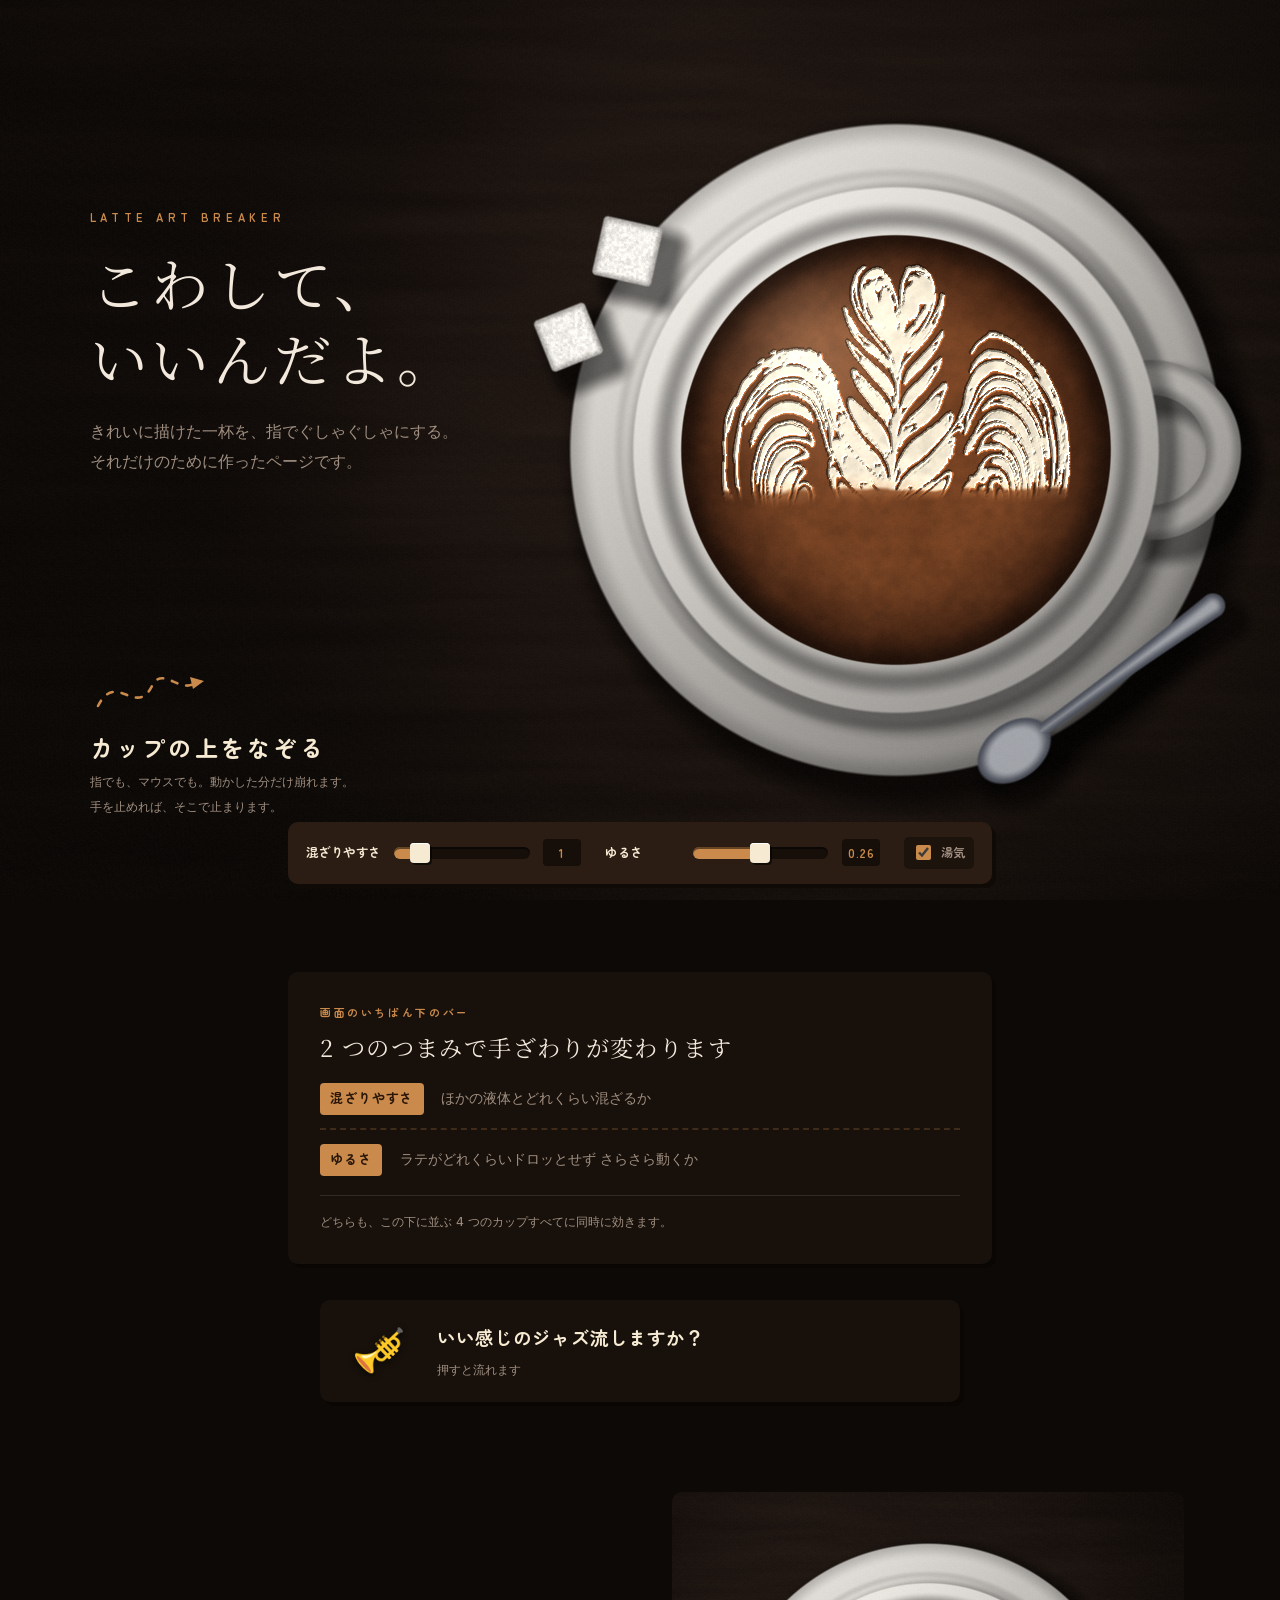
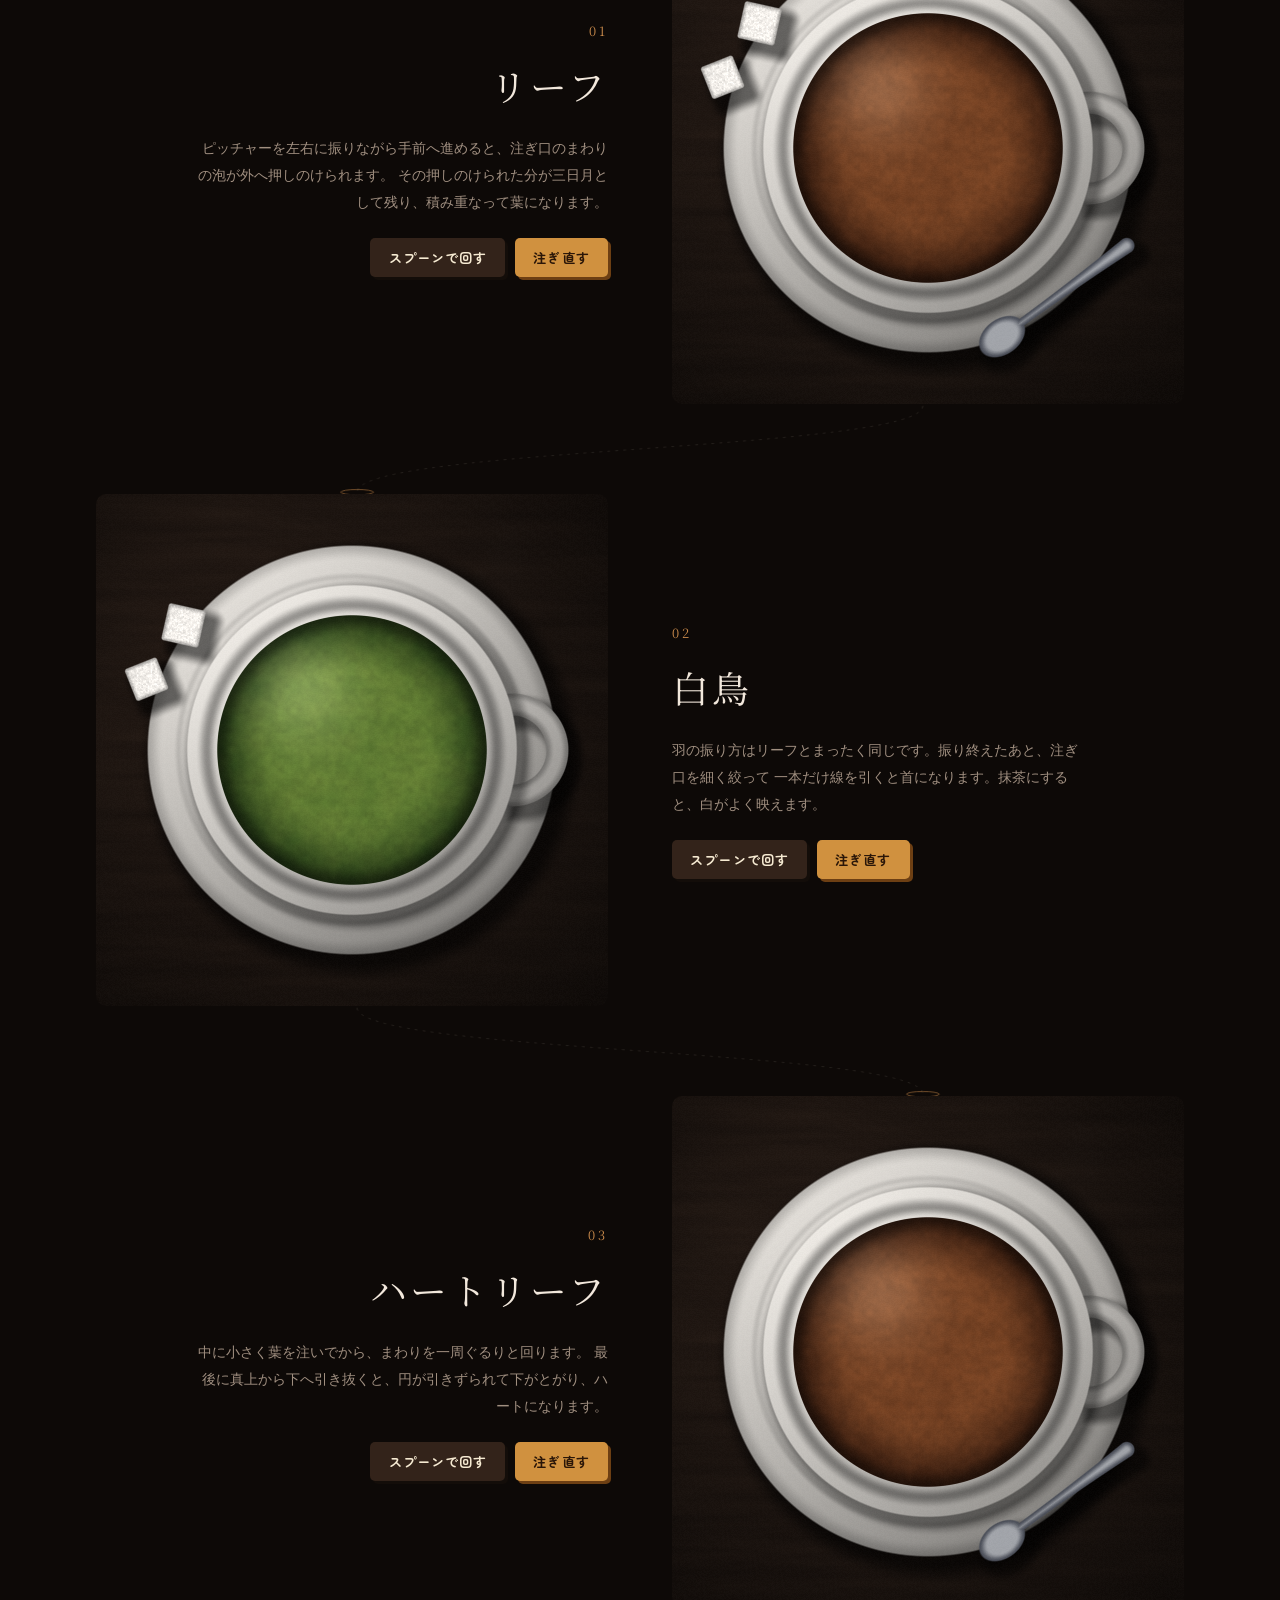
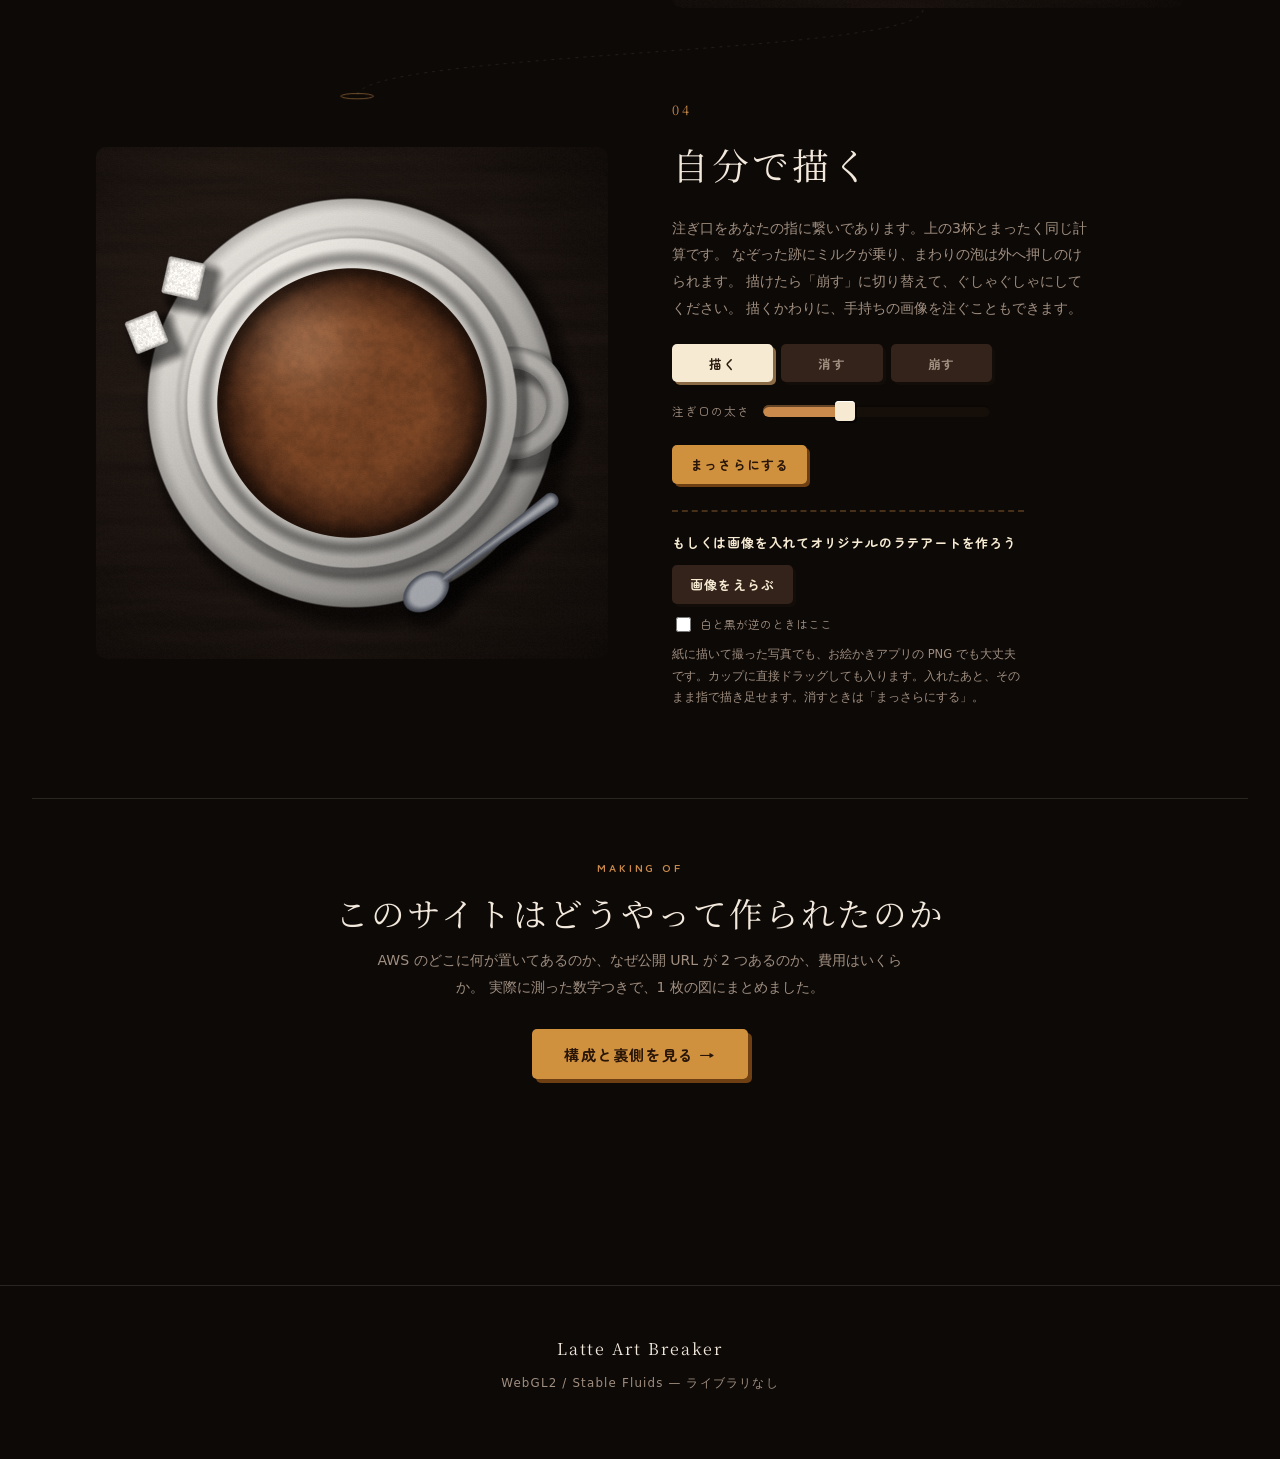
==== index.html @ 7130cf1c "Latte Art Breaker を公開 WebGL2 で流体を解き、手描きのラテアートを指で崩せる 1 ページのサイト。 ライブラリは使っていない。  - index.html / style.c" ====
<!DOCTYPE html>
<html lang="ja">
<head>
<meta charset="UTF-8">
<meta name="viewport" content="width=device-width, initial-scale=1">
<title>こわしていい ｜ Latte Art Breaker</title>
<meta name="description" content="注ぐところから計算したラテアートを、指でかき混ぜて崩せる WebGL のページ。自分の手描きの絵を注ぐこともできます。">
<link rel="preconnect" href="https://fonts.googleapis.com">
<link rel="preconnect" href="https://fonts.gstatic.com" crossorigin>
<link rel="stylesheet" href="https://fonts.googleapis.com/css2?family=Noto+Serif+JP:wght@400;500&family=Zen+Maru+Gothic:wght@500;700&display=swap">
<link rel="stylesheet" href="style.css">
</head>
<body>

<!-- ============ 見出し（大きい1杯・チュートリアル） ============ -->
<header class="hero" data-cupbox>
  <canvas data-cup data-hero="1" data-pattern="0" data-art="art/a.png?v=5"
          data-spoon="1" data-sugar="1"
          aria-label="手描きのロゼッタが入ったカップ。ドラッグするとかき混ざります。"></canvas>
  <p class="gl-note" hidden></p>

  <div class="hero__copy">
    <p class="hero__eyebrow">Latte Art Breaker</p>
    <h1 class="hero__title">こわして、<br>いいんだよ。</h1>
    <p class="hero__lead">
      きれいに描けた一杯を、指でぐしゃぐしゃにする。<br>
      それだけのために作ったページです。
    </p>
  </div>

  <div class="hero__how">
    <svg class="hero__swirl" viewBox="0 0 124 62" aria-hidden="true">
      <path d="M8 46 C 26 10, 46 58, 62 26 C 72 6, 88 32, 104 24"/>
      <polygon points="114 21, 100 17, 103 29"/>
    </svg>
    <p class="hero__howtitle">カップの上をなぞる</p>
    <p class="hero__howsub">
      指でも、マウスでも。動かした分だけ崩れます。<br>
      手を止めれば、そこで止まります。
    </p>
  </div>
</header>

<main>

<!-- ------------ 画面下のつまみの説明 ------------ -->
<section class="guide">
  <div class="guide__inner">
    <p class="guide__eyebrow">画面のいちばん下のバー</p>
    <h2 class="guide__title">2 つのつまみで手ざわりが変わります</h2>
    <dl class="guide__list">
      <div class="guide__row">
        <dt>混ざりやすさ</dt>
        <dd>ほかの液体とどれくらい混ざるか</dd>
      </div>
      <div class="guide__row">
        <dt>ゆるさ</dt>
        <dd>ラテがどれくらいドロッとせず さらさら動くか</dd>
      </div>
    </dl>
    <p class="guide__note">どちらも、この下に並ぶ 4 つのカップすべてに同時に効きます。</p>
  </div>
</section>

<!-- ------------ BGM（蓄音機） ------------ -->
<section class="jazz" hidden>
  <button type="button" id="btn-bgm" class="jazz__btn" aria-pressed="false">
    <span class="jazz__art" aria-hidden="true">
      <span class="jazz__horn">🎺</span>
      <span class="jazz__notes"><span>♪</span><span>♫</span><span>♬</span><span>♪</span></span>
    </span>
    <span class="jazz__words">
      <span class="jazz__title" data-bgm-title>いい感じのジャズ流しますか？</span>
      <span class="jazz__sub" data-bgm-sub>押すと流れます</span>
    </span>
  </button>
</section>

<!-- ------------ 1杯目：リーフ（右） ------------ -->
<section class="stage" data-cupbox>
  <div class="stage__cup">
    <canvas data-cup data-pattern="0" data-art="art/c.png?v=5" data-spoon="1" data-sugar="1"
            aria-label="手描きのリーフが入ったカップ。ドラッグするとかき混ざります。"></canvas>
    <p class="gl-note" hidden></p>
  </div>
  <div class="stage__text">
    <p class="stage__num">01</p>
    <h2 class="stage__title">リーフ</h2>
    <p class="stage__body">
      ピッチャーを左右に振りながら手前へ進めると、注ぎ口のまわりの泡が外へ押しのけられます。
      その押しのけられた分が三日月として残り、積み重なって葉になります。
    </p>
    <div class="stage__btns">
      <button type="button" class="btn" data-act="spoon">スプーンで回す</button>
      <button type="button" class="btn btn--primary" data-act="reset">注ぎ直す</button>
    </div>

  </div>
</section>

<div class="link link--rl" aria-hidden="true">
  <svg viewBox="0 0 200 100" preserveAspectRatio="none">
    <path d="M152 2 C152 52, 48 48, 48 98" vector-effect="non-scaling-stroke"/>
    <circle cx="48" cy="98" r="3" vector-effect="non-scaling-stroke"/>
  </svg>
</div>

<!-- ------------ 2杯目：白鳥・抹茶（左） ------------ -->
<section class="stage stage--flip" data-cupbox>
  <div class="stage__cup">
    <canvas data-cup data-pattern="1" data-art="art/b.png?v=5" data-matcha="1" data-sugar="1"
            aria-label="抹茶ラテに描かれた手描きの白鳥。ドラッグするとかき混ざります。"></canvas>
    <p class="gl-note" hidden></p>
  </div>
  <div class="stage__text">
    <p class="stage__num">02</p>
    <h2 class="stage__title">白鳥</h2>
    <p class="stage__body">
      羽の振り方はリーフとまったく同じです。振り終えたあと、注ぎ口を細く絞って
      一本だけ線を引くと首になります。抹茶にすると、白がよく映えます。
    </p>
    <div class="stage__btns">
      <button type="button" class="btn" data-act="spoon">スプーンで回す</button>
      <button type="button" class="btn btn--primary" data-act="reset">注ぎ直す</button>
    </div>

  </div>
</section>

<div class="link link--lr" aria-hidden="true">
  <svg viewBox="0 0 200 100" preserveAspectRatio="none">
    <path d="M48 2 C48 52, 152 48, 152 98" vector-effect="non-scaling-stroke"/>
    <circle cx="152" cy="98" r="3" vector-effect="non-scaling-stroke"/>
  </svg>
</div>

<!-- ------------ 3杯目：ハートリーフ（右） ------------ -->
<section class="stage" data-cupbox>
  <div class="stage__cup">
    <canvas data-cup data-pattern="2" data-art="art/d.png?v=5" data-spoon="1"
            aria-label="手描きのハートのラテアート。ドラッグするとかき混ざります。"></canvas>
    <p class="gl-note" hidden></p>
  </div>
  <div class="stage__text">
    <p class="stage__num">03</p>
    <h2 class="stage__title">ハートリーフ</h2>
    <p class="stage__body">
      中に小さく葉を注いでから、まわりを一周ぐるりと回ります。
      最後に真上から下へ引き抜くと、円が引きずられて下がとがり、ハートになります。
    </p>
    <div class="stage__btns">
      <button type="button" class="btn" data-act="spoon">スプーンで回す</button>
      <button type="button" class="btn btn--primary" data-act="reset">注ぎ直す</button>
    </div>

  </div>
</section>

<div class="link link--rl" aria-hidden="true">
  <svg viewBox="0 0 200 100" preserveAspectRatio="none">
    <path d="M152 2 C152 52, 48 48, 48 98" vector-effect="non-scaling-stroke"/>
    <circle cx="48" cy="98" r="3" vector-effect="non-scaling-stroke"/>
  </svg>
</div>

<!-- ------------ 4杯目：自分で描く（左） ------------ -->
<section class="stage stage--flip" data-cupbox data-slot="me">
  <div class="stage__cup">
    <canvas data-cup data-pattern="-1" data-spoon="1" data-sugar="1"
            aria-label="まっさらなラテ。ドラッグして自分でラテアートを描けます。"></canvas>
    <p class="gl-note" hidden></p>
  </div>
  <div class="stage__text">
    <p class="stage__num">04</p>
    <h2 class="stage__title">自分で描く</h2>
    <p class="stage__body">
      注ぎ口をあなたの指に繋いであります。上の3杯とまったく同じ計算です。
      なぞった跡にミルクが乗り、まわりの泡は外へ押しのけられます。
      描けたら「崩す」に切り替えて、ぐしゃぐしゃにしてください。
      描くかわりに、手持ちの画像を注ぐこともできます。
    </p>

    <div class="seg seg--wide" role="group" aria-label="指の役割">
      <button type="button" class="seg__btn" data-mode="draw"  aria-pressed="true">描く</button>
      <button type="button" class="seg__btn" data-mode="erase" aria-pressed="false">消す</button>
      <button type="button" class="seg__btn" data-mode="stir"  aria-pressed="false">崩す</button>
    </div>

    <label class="brush">
      <span>注ぎ口の太さ</span>
      <input data-brush type="range" min="0.020" max="0.120" step="0.005" value="0.055">
    </label>

    <div class="stage__btns">
      <button type="button" class="btn btn--primary" data-act="clear">まっさらにする</button>
    </div>

    <div class="mine">
      <p class="mine__lead">もしくは画像を入れてオリジナルのラテアートを作ろう</p>
      <div class="mine__row">
        <label class="btn btn--file">画像をえらぶ
          <input class="vh" type="file" accept="image/*" data-photo>
        </label>
      </div>
      <label class="mine__chk"><input type="checkbox" data-photo-invert> 白と黒が逆のときはここ</label>
      <p class="mine__note" data-photo-note>紙に描いて撮った写真でも、お絵かきアプリの PNG でも大丈夫です。カップに直接ドラッグしても入ります。入れたあと、そのまま指で描き足せます。消すときは「まっさらにする」。</p>
    </div>
  </div>
</section>


<!-- ------------ 裏話への導線 ------------ -->
<section class="making">
  <p class="making__eyebrow">MAKING OF</p>
  <h2 class="making__title">このサイトはどうやって作られたのか</h2>
  <p class="making__body">
    AWS のどこに何が置いてあるのか、なぜ公開 URL が 2 つあるのか、費用はいくらか。
    実際に測った数字つきで、1 枚の図にまとめました。
  </p>
  <a class="btn btn--primary btn--lg" href="making.html">構成と裏側を見る →</a>
</section>

</main>

<!-- ============ 共通のつまみ ============ -->
<div class="bar" role="group" aria-label="すべての杯に効く設定">
  <label class="bar__item">
    <span class="bar__name">混ざりやすさ</span>
    <input id="rng-strength" type="range" min="0.9" max="1.6" step="0.05" value="1">
    <output id="out-strength">1</output>
  </label>
  <label class="bar__item">
    <span class="bar__name">ゆるさ</span>
    <input id="rng-visc" type="range" min="0.05" max="0.475" step="0.005" value="0.26">
    <output id="out-visc">0.26</output>
  </label>
  <label class="chk"><input type="checkbox" id="chk-steam" checked> 湯気</label>
</div>

<footer class="footer">
  <p>Latte Art Breaker</p>
  <p class="footer__sub">WebGL2 / Stable Fluids — ライブラリなし</p>
</footer>

<!-- BGM：bgm.mp3 をこのフォルダに置くとボタンが出ます -->
<audio id="bgm" loop preload="metadata">
  <source src="bgm.mp3" type="audio/mpeg">
  <source src="bgm.m4a" type="audio/mp4">
  <source src="bgm.ogg" type="audio/ogg">
</audio>

<script src="latte.js"></script>
</body>
</html>
---- style.css ----
/* =========================================================
   Latte Art Breaker
   色はここをいじれば全体が変わります
   ========================================================= */
:root {
  --bg:        #0d0907;
  --ink:       #f2e8dc;
  --ink-dim:   #a08f80;
  --line:      rgba(242, 232, 220, 0.12);
  --foam:      #f6ead2;
  --accent:    #c98a4b;
  --panel-bg:  rgba(18, 12, 9, 0.78);

  /* ボタンは「印刷した札」を目指しています。
     細い枠線と半透明はやめて、べた塗り＋ずらした影だけで立体にします。 */
  --btn-face:  #33231a;
  --btn-face2: #3f2d21;
  --btn-drop:  #130d09;
  --btn-warm:  #d0913f;
  --btn-warm2: #e0a75c;
  --btn-warmd: #6d3f13;

  --serif: "Hiragino Mincho ProN", "Yu Mincho", "YuMincho", "Noto Serif JP", "Times New Roman", serif;
  --sans:  "Hiragino Sans", "Yu Gothic UI", "Yu Gothic", system-ui, sans-serif;
  /* 操作まわりだけ別の書体にして、本文と声を分けます */
  --ui:    "Zen Maru Gothic", "Hiragino Maru Gothic ProN", "Yu Gothic UI", system-ui, sans-serif;
}

* { box-sizing: border-box; }

html { scroll-behavior: smooth; }

body {
  margin: 0;
  background: var(--bg);
  color: var(--ink);
  font-family: var(--sans);
  font-size: 16px;
  line-height: 1.9;
  -webkit-font-smoothing: antialiased;
}

/* 目には見えないが、キーボードと読み上げには届く */
.vh {
  position: absolute;
  width: 1px; height: 1px;
  padding: 0; margin: -1px;
  overflow: hidden;
  clip-path: inset(50%);
  white-space: nowrap;
}

/* =========================================================
   見出し（画面いっぱいの 1 杯・チュートリアル）
   上の行に文章、下の行につかいかた。操作ボタンは置きません。
   ========================================================= */
.hero {
  position: relative;
  min-height: 100svh;
  display: grid;
  grid-template-rows: 1fr auto;
  align-items: center;
  justify-items: center;
  gap: 1.25rem;
  padding: clamp(1.5rem, 5vh, 3.5rem) 1rem clamp(1.5rem, 5vh, 3rem);
  overflow: hidden;
}

.hero > canvas {
  position: absolute;
  inset: 0;
  width: 100%;
  height: 100%;
  display: block;
  cursor: grab;
  touch-action: none;
}
.hero > canvas.stirring { cursor: grabbing; }

.hero__copy {
  position: relative;
  z-index: 2;
  grid-row: 1;
  text-align: center;
  padding: 0 1.5rem;
  pointer-events: none;
  /* カップの上に文字が乗るので、読めるように背後をわずかに落とす */
  text-shadow: 0 2px 30px rgba(0, 0, 0, 0.75), 0 1px 4px rgba(0, 0, 0, 0.6);
}

.hero__eyebrow {
  margin: 0 0 1rem;
  font-family: var(--ui);
  font-weight: 700;
  font-size: 0.7rem;
  letter-spacing: 0.42em;
  text-transform: uppercase;
  color: var(--accent);
}

.hero__title {
  margin: 0;
  font-family: var(--serif);
  font-size: clamp(2rem, 6vw, 3.6rem);
  font-weight: 400;
  letter-spacing: 0.06em;
  line-height: 1.3;
  text-wrap: balance;
}

.hero__lead {
  margin: 1.4rem 0 0;
  font-size: clamp(0.85rem, 2.4vw, 1rem);
  color: var(--ink-dim);
}

/* ---------- つかいかた（もとはボタンのパネルがあった場所） ---------- */
.hero__how {
  position: relative;
  z-index: 3;
  grid-row: 2;
  pointer-events: none;
  display: grid;
  justify-items: center;
  gap: 0.2rem;
  padding: 0 1rem;
  text-align: center;
  text-shadow: 0 2px 26px rgba(0, 0, 0, 0.85), 0 1px 3px rgba(0, 0, 0, 0.7);
}

.hero__swirl {
  width: clamp(88px, 16vw, 124px);
  height: auto;
  overflow: visible;
}
.hero__swirl path {
  fill: none;
  stroke: var(--accent);
  stroke-width: 2.6;
  stroke-linecap: round;
  stroke-dasharray: 6 9;
  animation: flow 2.4s linear infinite;
}
.hero__swirl polygon { fill: var(--accent); }

@keyframes flow { to { stroke-dashoffset: -30; } }

.hero__howtitle {
  margin: 0.3rem 0 0;
  font-family: var(--ui);
  font-weight: 700;
  font-size: clamp(1.05rem, 3vw, 1.45rem);
  letter-spacing: 0.14em;
  line-height: 1.5;
  color: var(--foam);
}

.hero__howsub {
  margin: 0.15rem 0 0;
  font-size: 0.78rem;
  line-height: 1.95;
  color: var(--ink-dim);
}

/* 横長のとき：カップを右へ、文章とつかいかたを左に縦積み */
body.wide .hero {
  grid-template-columns: minmax(0, 30rem) 1fr;
  justify-items: start;
  padding-left: clamp(2rem, 7vw, 6rem);
  padding-right: clamp(2rem, 7vw, 6rem);
}
body.wide .hero__copy {
  grid-column: 1;
  max-width: 28rem;
  padding: 0;
  text-align: left;
  text-shadow: none;
}
body.wide .hero__lead { max-width: 24rem; }
body.wide .hero__how {
  grid-column: 1;
  justify-items: start;
  text-align: left;
  padding: 0;
  margin-bottom: clamp(0.5rem, 4vh, 2.5rem);
  text-shadow: none;
}

/* =========================================================
   1杯ぶんの区画（既定はカップが右。--flip で左）
   ========================================================= */
.stage {
  max-width: 76rem;
  margin: 0 auto;
  padding: 0 clamp(1rem, 5vw, 4rem);
  display: grid;
  grid-template-columns: 1fr 1fr;
  align-items: center;
  gap: clamp(1.5rem, 5vw, 5rem);
}
/* 杯の上の余白。
   「最初の杯だけ」を :first-of-type で狙うと、前にセクションを足すたび
   壊れます。そこで全部の杯に付けておき、ジグザグの線（.link）で
   繋がっている 2 杯目以降だけ打ち消します。 */
.stage { margin-top: clamp(3rem, 10vh, 7rem); }
.link + .stage { margin-top: 0; }

.stage__cup  { grid-column: 2; grid-row: 1; }
.stage__text { grid-column: 1; grid-row: 1; text-align: right; }

.stage--flip .stage__cup  { grid-column: 1; }
.stage--flip .stage__text { grid-column: 2; text-align: left; }

.stage__cup canvas {
  display: block;
  width: 100%;
  aspect-ratio: 1 / 1;
  cursor: grab;
  touch-action: none;
  border-radius: 10px;
}
.stage__cup canvas.stirring { cursor: grabbing; }
/* 描くモードのときは筆に見せる */
.stage__cup canvas[data-mode="draw"],
.stage__cup canvas[data-mode="erase"] { cursor: crosshair; }

/* 絵をドラッグして持ってきたとき */
.stage__cup.drop canvas {
  outline: 3px dashed var(--accent);
  outline-offset: 5px;
}

.gl-note {
  margin: 0;
  padding: 1.5rem;
  border: 1px solid var(--line);
  border-radius: 12px;
  color: var(--ink-dim);
  text-align: center;
  font-size: 0.86rem;
}

.stage__num {
  margin: 0;
  font-family: var(--serif);
  font-size: 0.8rem;
  letter-spacing: 0.22em;
  color: var(--accent);
}

.stage__title {
  margin: 0.5rem 0 0.9rem;
  font-family: var(--serif);
  font-size: clamp(1.5rem, 4vw, 2.3rem);
  font-weight: 400;
  letter-spacing: 0.08em;
}

.stage__body {
  margin: 0 0 0 auto;
  max-width: 26rem;
  font-size: 0.88rem;
  color: var(--ink-dim);
}
.stage--flip .stage__body { margin-left: 0; margin-right: auto; }

.stage__btns {
  margin-top: 1.4rem;
  display: flex;
  flex-wrap: wrap;
  gap: 0.6rem;
  justify-content: flex-end;
}
.stage--flip .stage__btns { justify-content: flex-start; }

/* ---------- 手描きの絵を貼るところ ---------- */
.mine {
  margin: 1.6rem 0 0 auto;
  max-width: 22rem;
  padding-top: 1.2rem;
  border-top: 2px dashed rgba(201, 138, 75, 0.3);
  display: grid;
  gap: 0.55rem;
  justify-items: end;
  text-align: right;
}
.stage--flip .mine { margin-left: 0; margin-right: auto; justify-items: start; text-align: left; }

.mine__lead {
  margin: 0;
  font-family: var(--ui);
  font-weight: 700;
  font-size: 0.82rem;
  letter-spacing: 0.06em;
  color: var(--foam);
}
.mine__row { display: flex; flex-wrap: wrap; gap: 0.6rem; }
.mine__chk {
  display: flex;
  align-items: center;
  gap: 0.4rem;
  font-family: var(--ui);
  font-size: 0.74rem;
  color: var(--ink-dim);
  cursor: pointer;
}
.mine__note {
  margin: 0;
  font-size: 0.72rem;
  line-height: 1.85;
  color: var(--ink-dim);
}
.mine__note[data-state="ok"]  { color: var(--accent); }
.mine__note[data-state="err"] { color: #e8a08c; }

/* 「自分で描く」の道具 */
.seg--wide {
  margin-top: 1.4rem;
  max-width: 20rem;
  margin-left: auto;
}
.stage--flip .seg--wide { margin-left: 0; margin-right: auto; }

.brush {
  margin-top: 1.1rem;
  max-width: 20rem;
  margin-left: auto;
  display: flex;
  align-items: center;
  gap: 0.7rem;
  font-family: var(--ui);
  font-size: 0.74rem;
  letter-spacing: 0.08em;
  color: var(--ink-dim);
  cursor: pointer;
}
.stage--flip .brush { margin-left: 0; margin-right: auto; }
.brush span { flex: 0 0 auto; }

/* ---------- ジグザグの導線 ---------- */
.link {
  height: clamp(4rem, 10vh, 7rem);
  max-width: 76rem;
  margin: 0 auto;
  padding: 0 clamp(1rem, 5vw, 4rem);
}
.link svg { display: block; width: 100%; height: 100%; overflow: visible; }
.link path {
  fill: none;
  stroke: var(--line);
  stroke-width: 1;
  stroke-dasharray: 3 5;
}
.link circle { fill: none; stroke: var(--accent); stroke-width: 1; opacity: 0.6; }

/* =========================================================
   ボタン
   細枠＋半透明はやめました。べた塗りの札を、影の分だけ浮かせて、
   押すとその影の分だけ沈みます。書体も本文と変えてあります。
   ========================================================= */
.btn {
  position: relative;
  display: inline-block;
  padding: 0.62rem 1.15rem;
  border: 0;
  border-radius: 5px;
  background: var(--btn-face);
  color: var(--foam);
  font-family: var(--ui);
  font-size: 0.82rem;
  font-weight: 700;
  letter-spacing: 0.08em;
  line-height: 1.5;
  cursor: pointer;
  box-shadow: 3px 3px 0 var(--btn-drop);
  transition: background 0.16s, transform 0.07s, box-shadow 0.07s;
}
.btn:hover { background: var(--btn-face2); }
.btn:active { transform: translate(3px, 3px); box-shadow: 0 0 0 var(--btn-drop); }

.btn--primary {
  background: var(--btn-warm);
  color: #2a1608;
  box-shadow: 3px 3px 0 var(--btn-warmd);
}
.btn--primary:hover  { background: var(--btn-warm2); }
.btn--primary:active { box-shadow: 0 0 0 var(--btn-warmd); }

/* 控えめな方。線は太くして、細枠に見えないようにしています */
.btn--ghost {
  background: transparent;
  color: var(--ink-dim);
  box-shadow: inset 0 0 0 2px rgba(201, 138, 75, 0.38);
}
.btn--ghost:hover  { background: rgba(201, 138, 75, 0.12); color: var(--foam); box-shadow: inset 0 0 0 2px var(--accent); }
.btn--ghost:active { transform: translate(1px, 1px); box-shadow: inset 0 0 0 2px var(--accent); }

/* ファイルを選ぶボタン（中に input が隠れています） */
.btn--file { cursor: pointer; }

.btn--sm { padding: 0.42rem 0.85rem; font-size: 0.76rem; box-shadow: 2px 2px 0 var(--btn-drop); }
.btn--sm:active { transform: translate(2px, 2px); }
.btn--lg { padding: 0.85rem 2rem; font-size: 0.95rem; box-shadow: 4px 4px 0 var(--btn-warmd); }
.btn--lg:active { transform: translate(4px, 4px); }

.btn[aria-pressed="true"] {
  background: var(--btn-warm);
  color: #2a1608;
  box-shadow: 3px 3px 0 var(--btn-warmd);
}

/* リンクをボタンとして使うため */
a.btn {
  display: inline-flex;
  align-items: center;
  gap: 0.4rem;
  text-decoration: none;
}

/* 切り替えの3つ組。ひと続きの枠ではなく、札を3枚並べます */
.seg {
  display: flex;
  gap: 0.5rem;
}
.seg__btn {
  flex: 1;
  padding: 0.6rem 0.3rem;
  border: 0;
  border-radius: 5px;
  background: var(--btn-face);
  color: var(--ink-dim);
  font-family: var(--ui);
  font-size: 0.8rem;
  font-weight: 700;
  letter-spacing: 0.06em;
  line-height: 1.5;
  cursor: pointer;
  box-shadow: 3px 3px 0 var(--btn-drop);
  transition: background 0.16s, color 0.16s, transform 0.07s, box-shadow 0.07s;
}
.seg__btn:hover { background: var(--btn-face2); color: var(--foam); }
.seg__btn:active { transform: translate(3px, 3px); box-shadow: 0 0 0 var(--btn-drop); }
.seg__btn[aria-pressed="true"] {
  background: var(--foam);
  color: #2a1a10;
  box-shadow: 3px 3px 0 #8a6b45;
}

:focus-visible { outline: 3px solid var(--accent); outline-offset: 3px; }
.btn--file:focus-within { outline: 3px solid var(--accent); outline-offset: 3px; }

/* ---------- 裏話への導線（ページ末尾） ---------- */
.making {
  max-width: 76rem;
  margin: clamp(3.5rem, 10vh, 6.5rem) auto 0;
  padding: clamp(2.2rem, 6vw, 3.6rem) clamp(1rem, 5vw, 4rem) 0;
  border-top: 1px solid var(--line);
  display: grid;
  justify-items: center;
  text-align: center;
  gap: .7rem;
}
.making__eyebrow {
  margin: 0;
  font-family: var(--ui);
  font-size: .68rem;
  font-weight: 700;
  letter-spacing: .26em;
  color: var(--accent);
}
.making__title {
  margin: 0;
  font-family: var(--serif);
  font-size: clamp(1.4rem, 3.6vw, 2.1rem);
  font-weight: 400;
  letter-spacing: .06em;
  line-height: 1.4;
  text-wrap: balance;
}
.making__body {
  margin: 0;
  max-width: 34rem;
  font-size: .88rem;
  color: var(--ink-dim);
}
.making .btn--lg { margin-top: 1.1rem; }

/* =========================================================
   下に貼りつく共通のつまみ
   半透明＋ぼかし＋細枠はやめました。べた塗りの札に、
   溝を彫って、角砂糖のようなつまみを載せています。
   ========================================================= */
.bar {
  position: sticky;
  bottom: 1rem;
  z-index: 5;
  width: min(100% - 1.5rem, 44rem);
  margin: clamp(3rem, 8vh, 5rem) auto 0;
  padding: 0.9rem 1.1rem;
  display: flex;
  align-items: center;
  flex-wrap: wrap;
  gap: 0.7rem 1.5rem;
  background: #2b1d14;
  border: 0;
  border-radius: 10px;
  box-shadow: 4px 4px 0 #100a06;
}

.bar__item {
  flex: 1 1 15rem;
  display: flex;
  align-items: center;
  gap: 0.7rem;
  font-family: var(--ui);
  font-size: 0.78rem;
  font-weight: 700;
  letter-spacing: 0.04em;
  color: var(--foam);
  cursor: pointer;
}

/* 名前は折り返さない（「混ざりやすさ」が 2 行に割れないように） */
.bar__name {
  flex: 0 0 auto;
  min-width: 6em;
  white-space: nowrap;
}

.bar__item output {
  flex: 0 0 auto;
  min-width: 3.2em;
  padding: 0.14rem 0.4rem;
  text-align: center;
  background: #150e09;
  border-radius: 4px;
  color: var(--accent);
  font-size: 0.74rem;
  font-variant-numeric: tabular-nums;
}

.chk {
  display: flex;
  align-items: center;
  gap: 0.45rem;
  padding: 0.3rem 0.6rem 0.3rem 0.45rem;
  border-radius: 5px;
  background: #1d130d;
  font-family: var(--ui);
  font-size: 0.76rem;
  font-weight: 700;
  color: var(--ink-dim);
  cursor: pointer;
}
.chk:hover { color: var(--foam); }

/* ---------- スライダー ---------- */
/* --p はつまみの位置（0〜100）。latte.js が入れています。 */
input[type="range"] {
  flex: 1 1 5rem;
  -webkit-appearance: none;
  appearance: none;
  height: 12px;
  border-radius: 6px;
  background: linear-gradient(90deg,
              var(--accent) 0 calc(var(--p, 50) * 1%),
              #150e09      calc(var(--p, 50) * 1%) 100%);
  box-shadow: inset 0 2px 0 rgba(0, 0, 0, 0.5);
  outline: none;
  cursor: pointer;
}
/* 角砂糖のつまみ */
input[type="range"]::-webkit-slider-thumb {
  -webkit-appearance: none;
  appearance: none;
  width: 20px; height: 20px;
  border: 0;
  border-radius: 4px;
  background: var(--foam);
  box-shadow: 2px 2px 0 rgba(0, 0, 0, 0.55), inset 0 1px 0 #fff;
  cursor: grab;
}
input[type="range"]:active::-webkit-slider-thumb { cursor: grabbing; }
input[type="range"]::-moz-range-thumb {
  width: 20px; height: 20px;
  border: 0;
  border-radius: 4px;
  background: var(--foam);
  box-shadow: 2px 2px 0 rgba(0, 0, 0, 0.55), inset 0 1px 0 #fff;
  cursor: grab;
}
input[type="range"]::-moz-range-track { height: 12px; border-radius: 6px; background: transparent; }

input[type="checkbox"] { accent-color: var(--accent); width: 15px; height: 15px; }

/* =========================================================
   つまみの説明（いちばん上のカップのすぐ下）
   ========================================================= */
.guide {
  max-width: 76rem;
  margin: clamp(2.5rem, 8vh, 4.5rem) auto 0;
  padding: 0 clamp(1rem, 5vw, 4rem);
}
.guide__inner {
  max-width: 44rem;
  margin: 0 auto;
  padding: clamp(1.3rem, 3.5vw, 1.9rem) clamp(1.2rem, 4vw, 2rem);
  background: #17100b;
  border-radius: 10px;
  box-shadow: 4px 4px 0 #0a0604;
}
.guide__eyebrow {
  margin: 0;
  font-family: var(--ui);
  font-weight: 700;
  font-size: 0.68rem;
  letter-spacing: 0.24em;
  color: var(--accent);
}
.guide__title {
  margin: 0.45rem 0 1.1rem;
  font-family: var(--serif);
  font-weight: 400;
  font-size: clamp(1.1rem, 3vw, 1.45rem);
  letter-spacing: 0.06em;
  line-height: 1.5;
}
.guide__list { margin: 0; }
.guide__row {
  display: grid;
  grid-template-columns: auto 1fr;
  gap: 0.4rem 1.1rem;
  align-items: baseline;
}
.guide__row + .guide__row {
  margin-top: 0.85rem;
  padding-top: 0.85rem;
  border-top: 2px dashed rgba(201, 138, 75, 0.22);
}
.guide__row dt {
  font-family: var(--ui);
  font-weight: 700;
  font-size: 0.82rem;
  letter-spacing: 0.06em;
  white-space: nowrap;
  color: #2a1608;
  background: var(--accent);
  padding: 0.22rem 0.65rem;
  border-radius: 4px;
}
.guide__row dd {
  margin: 0;
  font-size: 0.88rem;
  color: var(--ink-dim);
}
.guide__note {
  margin: 1.2rem 0 0;
  padding-top: 0.9rem;
  border-top: 1px solid var(--line);
  font-size: 0.78rem;
  color: var(--ink-dim);
}

@media (max-width: 520px) {
  .guide__row { grid-template-columns: 1fr; }
  .guide__row dt { justify-self: start; }
}

/* =========================================================
   BGM
   ラッパの絵文字ひとつ。鳴っているあいだ、まわりに音符が漂います。
   音源が読めたときだけ latte.js が section の hidden を外します。
   ========================================================= */
.jazz {
  max-width: 76rem;
  margin: clamp(1.4rem, 4vh, 2.2rem) auto 0;
  padding: 0 clamp(1rem, 5vw, 4rem);
  display: flex;
  justify-content: center;
}

.jazz__btn {
  display: flex;
  align-items: center;
  gap: clamp(0.9rem, 3vw, 1.6rem);
  max-width: 40rem;
  width: 100%;
  padding: clamp(0.9rem, 3vw, 1.2rem) clamp(1.1rem, 4vw, 1.7rem);
  border: 0;
  border-radius: 10px;
  background: #17100b;
  color: var(--ink);
  font: inherit;
  text-align: left;
  cursor: pointer;
  box-shadow: 4px 4px 0 #0a0604;
  transition: background 0.18s, transform 0.08s, box-shadow 0.08s;
}
.jazz__btn:hover  { background: #20160f; }
.jazz__btn:active { transform: translate(4px, 4px); box-shadow: 0 0 0 #0a0604; }

/* ---------- ラッパと音符 ---------- */
.jazz__art {
  position: relative;
  flex: 0 0 auto;
  width: clamp(3rem, 9vw, 4rem);
  height: clamp(3rem, 9vw, 4rem);
  display: grid;
  place-items: center;
}
.jazz__horn {
  font-size: clamp(2rem, 6vw, 2.7rem);
  line-height: 1;
  filter: drop-shadow(0 2px 3px rgba(0, 0, 0, 0.55));
}

.jazz__notes {
  position: absolute;
  inset: 0;
  pointer-events: none;
}
.jazz__notes span {
  position: absolute;
  opacity: 0;
  color: var(--accent);
  font-size: 1rem;
  line-height: 1;
  /* 絵文字ではなく文字として出す（色を効かせるため） */
  font-family: "Hiragino Sans", "Yu Gothic UI", system-ui, sans-serif;
  font-variant-emoji: text;
}
.jazz__notes span:nth-child(1) { left: 2%;  top: 46%; }
.jazz__notes span:nth-child(2) { left: 38%; top: 12%; font-size: 1.25rem; }
.jazz__notes span:nth-child(3) { left: 74%; top: 38%; font-size: 0.9rem; }
.jazz__notes span:nth-child(4) { left: 18%; top: 6%;  font-size: 0.8rem; }

/* 鳴っているあいだ */
.jazz__btn[aria-pressed="true"] { background: #241810; }
.jazz__btn[aria-pressed="true"] .jazz__notes span {
  animation: drift 3.2s ease-in-out infinite;
}
.jazz__btn[aria-pressed="true"] .jazz__notes span:nth-child(2) { animation-delay: 0.8s; }
.jazz__btn[aria-pressed="true"] .jazz__notes span:nth-child(3) { animation-delay: 1.6s; }
.jazz__btn[aria-pressed="true"] .jazz__notes span:nth-child(4) { animation-delay: 2.4s; }

@keyframes drift {
  0%   { opacity: 0;   transform: translate(0, 6px)     rotate(-10deg) scale(0.7); }
  18%  { opacity: 1; }
  70%  { opacity: 0.9; }
  100% { opacity: 0;   transform: translate(9px, -30px) rotate(14deg)  scale(1.1); }
}

.jazz__words { display: grid; gap: 0.25rem; min-width: 0; }
.jazz__title {
  font-family: var(--ui);
  font-weight: 700;
  font-size: clamp(0.95rem, 2.6vw, 1.15rem);
  letter-spacing: 0.06em;
  color: var(--foam);
}
.jazz__sub {
  font-size: 0.78rem;
  line-height: 1.8;
  color: var(--ink-dim);
}

@media (max-width: 430px) {
  .jazz__btn { gap: 0.75rem; }
  .jazz__sub { font-size: 0.72rem; }
}

/* ---------- フッター ---------- */
.footer {
  margin-top: clamp(3rem, 8vh, 5rem);
  padding: 3rem 1.5rem 4rem;
  text-align: center;
  border-top: 1px solid var(--line);
}
.footer p { margin: 0; font-family: var(--serif); letter-spacing: 0.12em; }
.footer__sub {
  margin-top: 0.5rem !important;
  font-family: var(--sans) !important;
  font-size: 0.74rem;
  color: var(--ink-dim);
  letter-spacing: 0.1em !important;
}

/* ---------- 縦に細い画面：1列に積む ---------- */
@media (max-width: 820px) {
  .stage {
    grid-template-columns: 1fr;
    gap: 1.2rem;
    padding-top: 1rem;
  }
  .stage__cup,
  .stage--flip .stage__cup  { grid-column: 1; grid-row: 1; }
  .stage__text,
  .stage--flip .stage__text { grid-column: 1; grid-row: 2; text-align: left; }
  .stage__body { margin-left: 0; margin-right: auto; }
  .stage__btns { justify-content: flex-start; }
  .seg--wide, .brush { margin-left: 0; margin-right: auto; }
  .mine { margin-left: 0; margin-right: auto; justify-items: start; text-align: left; }
  .stage__cup canvas { max-width: 30rem; margin: 0 auto; }

  .link { height: 3.5rem; }
  .link svg { display: none; }
  .link::before {
    content: "";
    display: block;
    width: 1px;
    height: 100%;
    margin: 0 auto;
    background: linear-gradient(var(--line), transparent);
  }
}

/* ---------- 画面の高さが足りないとき ---------- */
@media (max-height: 660px) {
  .hero { gap: 0.6rem; padding-top: 1rem; padding-bottom: 1rem; }
  .hero__eyebrow { margin-bottom: 0.5rem; font-size: 0.62rem; }
  .hero__title { font-size: clamp(1.6rem, 4.2vw, 2.5rem); }
  .hero__lead { margin-top: 0.8rem; font-size: 0.82rem; line-height: 1.7; }
  .hero__swirl { width: 78px; }
  .hero__howtitle { font-size: 1rem; margin-top: 0.1rem; }
  .hero__howsub { font-size: 0.72rem; line-height: 1.7; }
}

@media (max-height: 430px) {
  .hero__eyebrow, .hero__lead, .hero__howsub { display: none; }
  .hero { gap: 0.4rem; padding-top: 0.7rem; }
  .hero__swirl { display: none; }
}

@media (prefers-reduced-motion: reduce) {
  html { scroll-behavior: auto; }
  .hero__swirl path { animation: none; }
  .jazz__notes span { animation: none !important; }
  .jazz__btn[aria-pressed="true"] .jazz__notes span { opacity: 1; }
  .btn, .seg__btn { transition: none; }
}
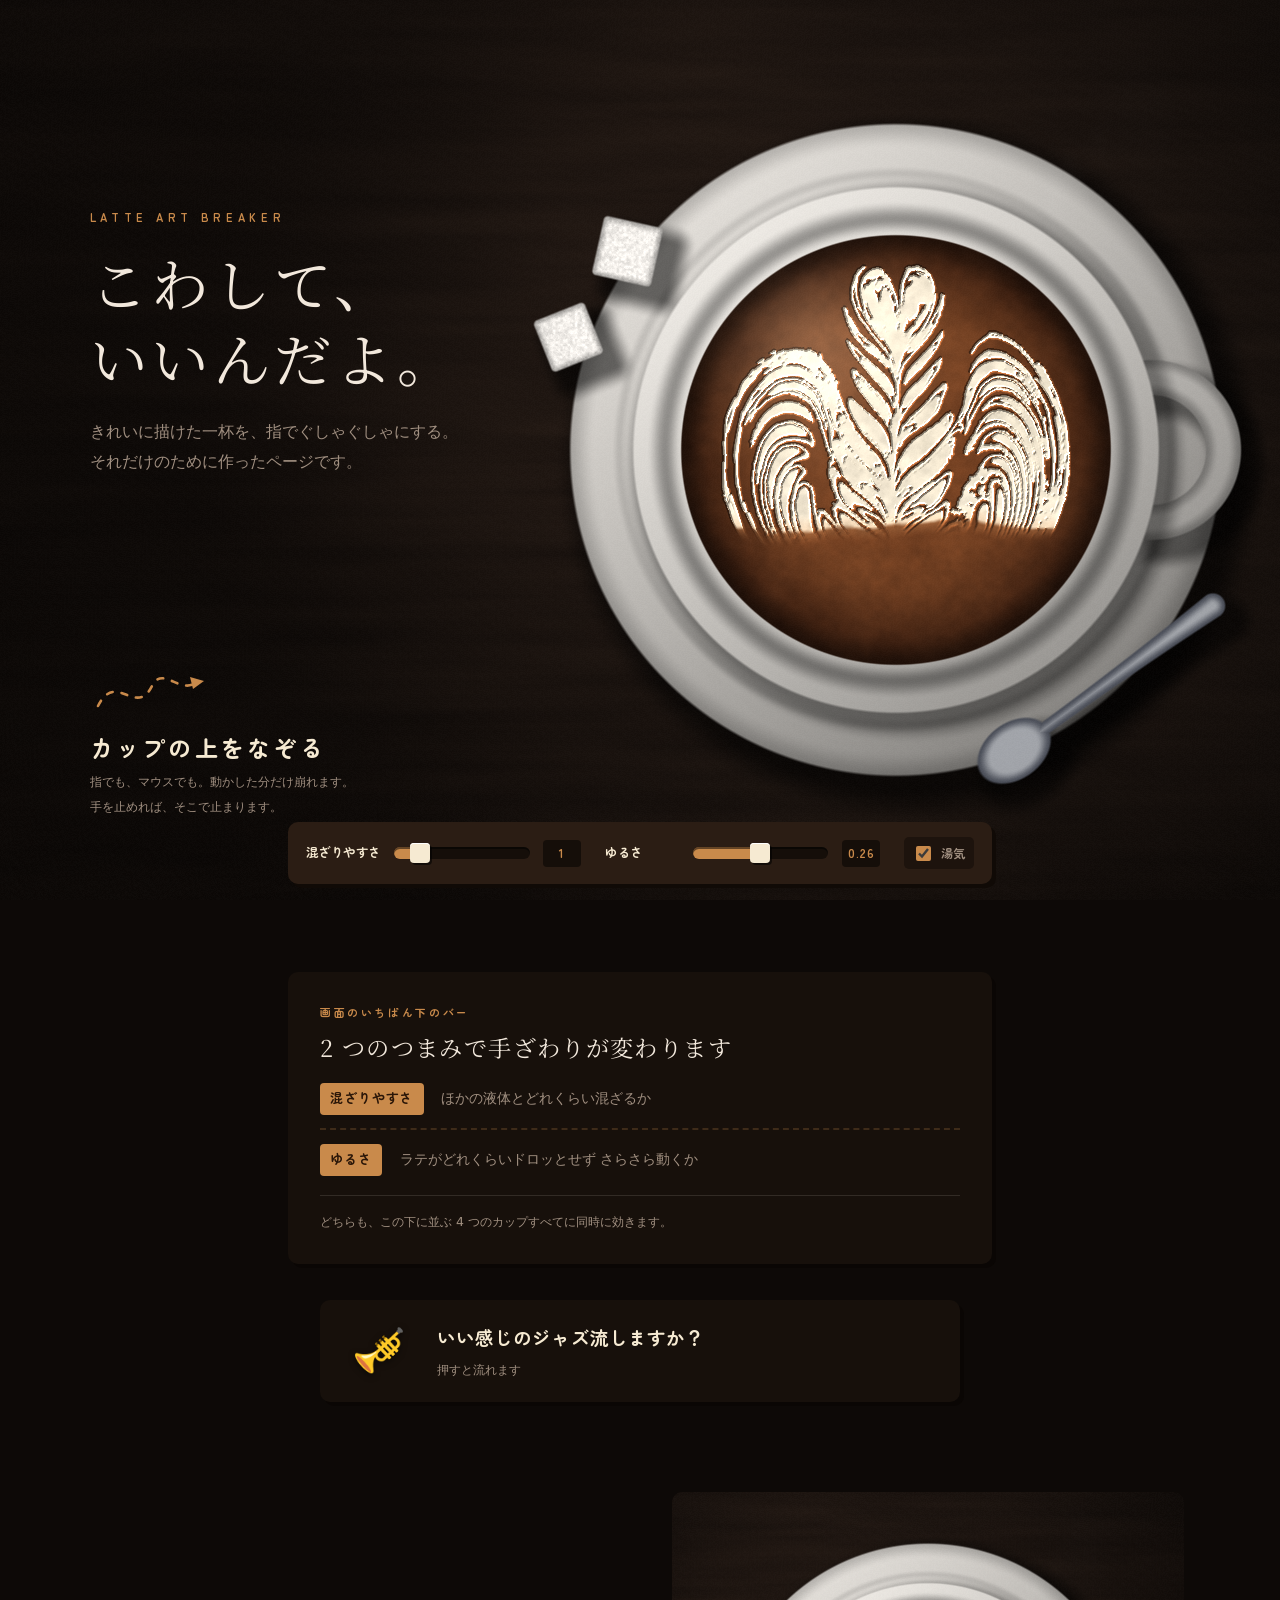
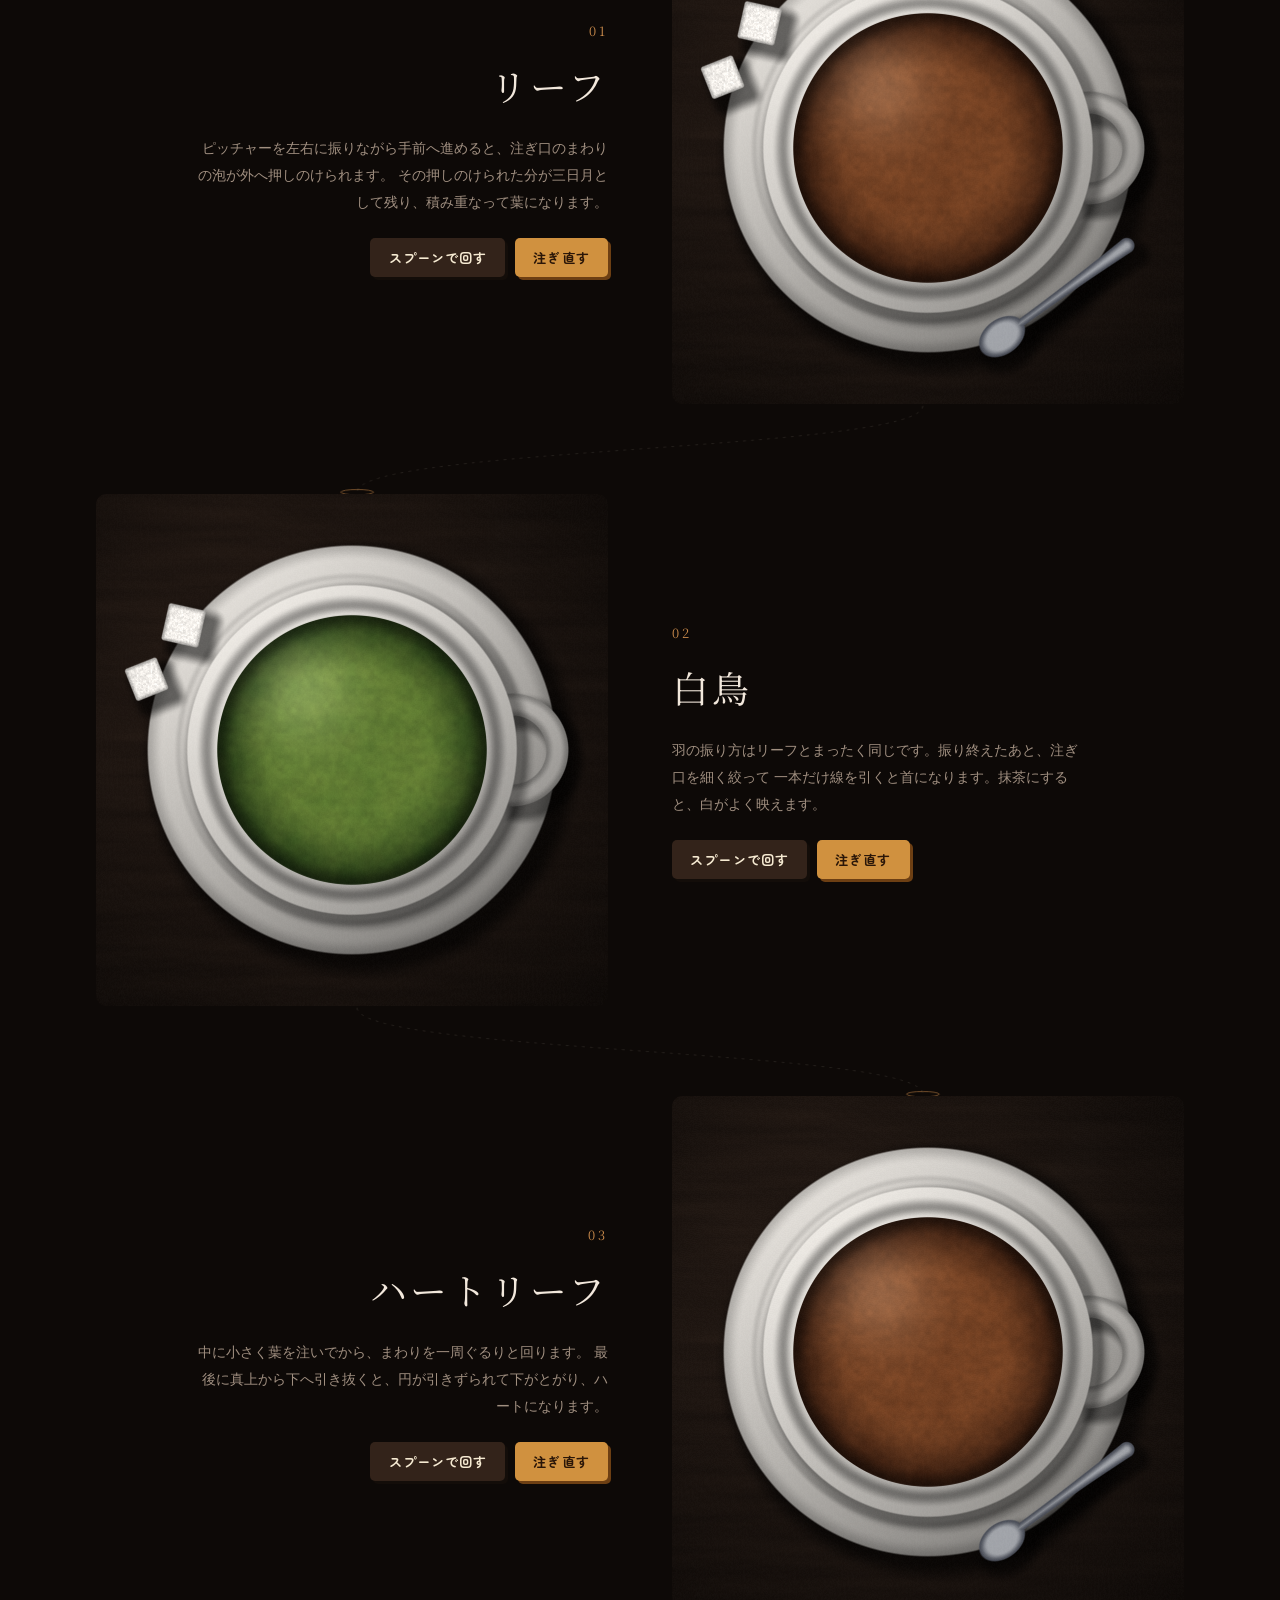
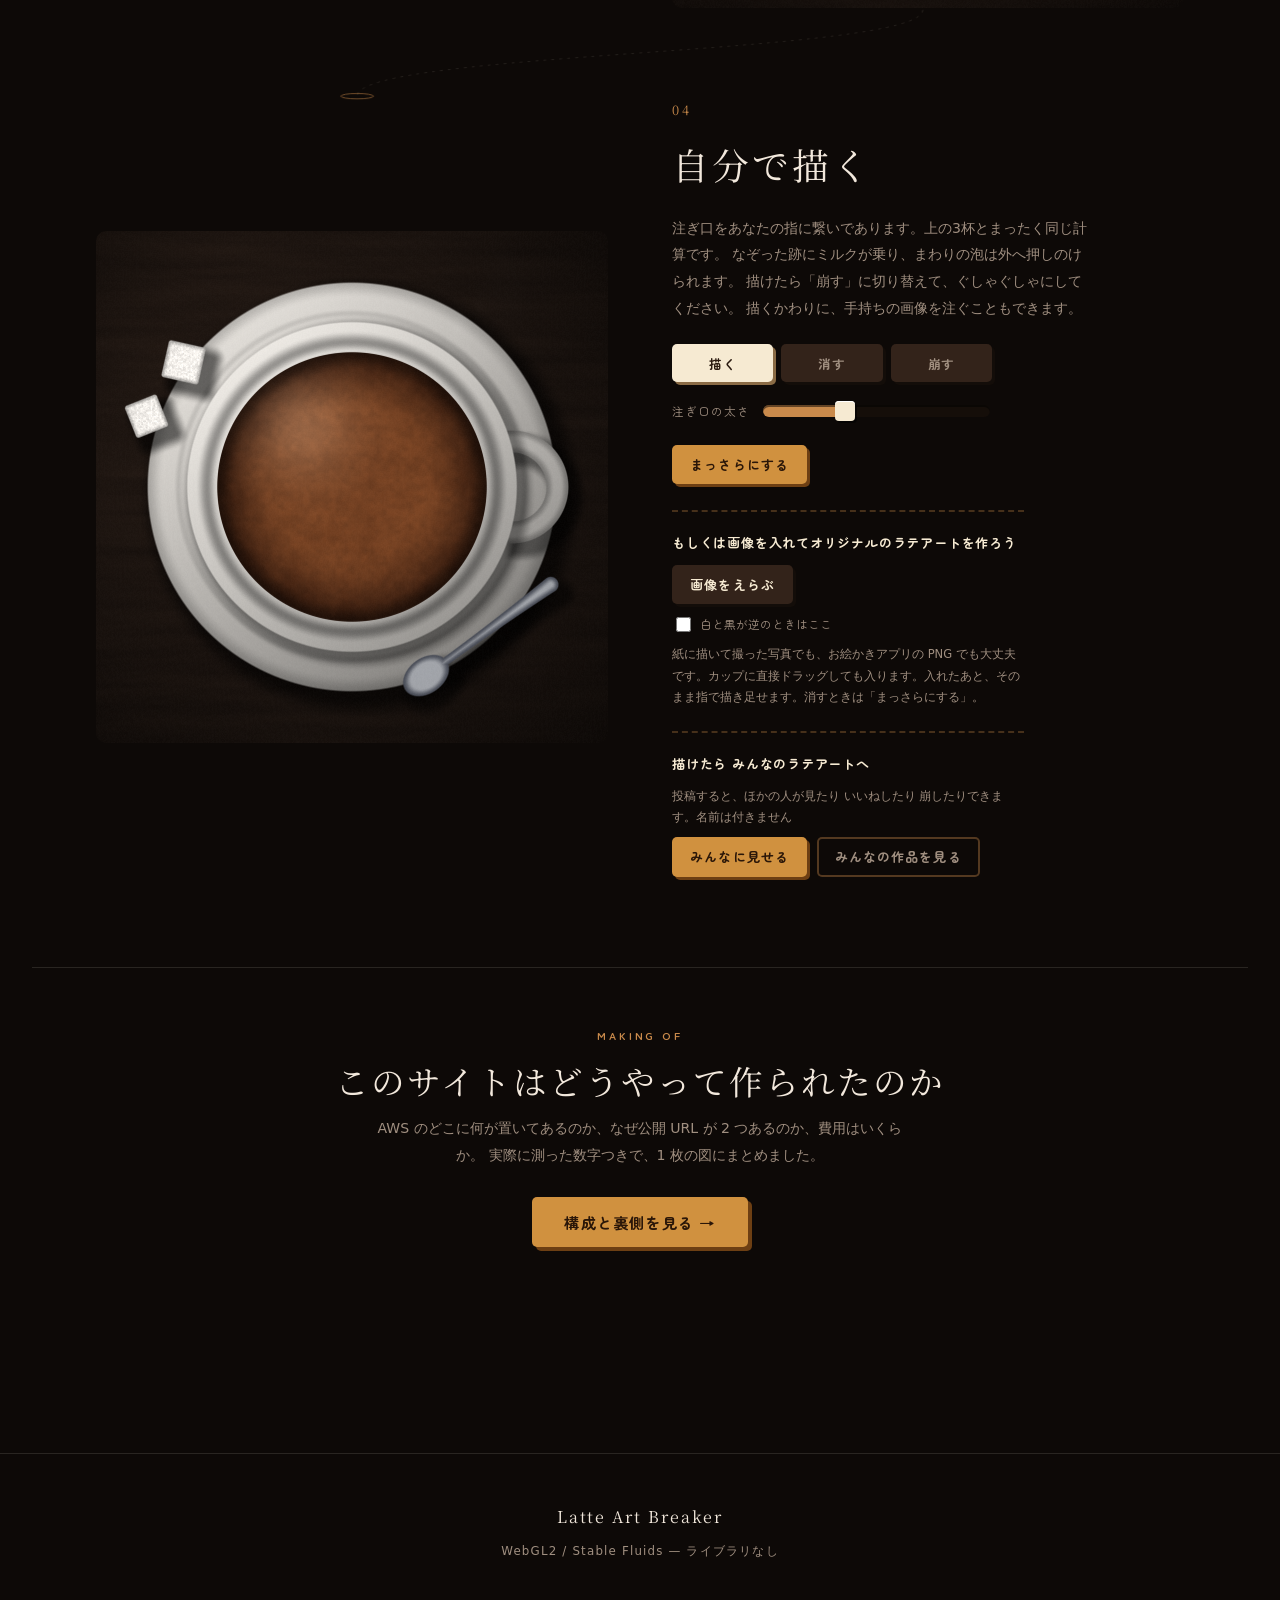
==== commit 0f1625e3: "みんなのラテアートを追加 描いた一杯を投稿して、ほかの人が見たり いいねしたり 崩したりできる ページを足しました。投稿はすべて名無しです。  置き場（api/） - Lambda 1 つ + Dyn" ====
--- a/index.html
+++ b/index.html
@@ -205,6 +205,15 @@
       <label class="mine__chk"><input type="checkbox" data-photo-invert> 白と黒が逆のときはここ</label>
       <p class="mine__note" data-photo-note>紙に描いて撮った写真でも、お絵かきアプリの PNG でも大丈夫です。カップに直接ドラッグしても入ります。入れたあと、そのまま指で描き足せます。消すときは「まっさらにする」。</p>
     </div>
+
+    <div class="post" hidden>
+      <p class="post__lead">描けたら みんなのラテアートへ</p>
+      <p class="post__note" data-post-note>投稿すると、ほかの人が見たり いいねしたり 崩したりできます。名前は付きません</p>
+      <div class="post__row">
+        <button type="button" class="btn btn--primary" data-act="post">みんなに見せる</button>
+        <a class="btn btn--ghost" href="gallery.html">みんなの作品を見る</a>
+      </div>
+    </div>
   </div>
 </section>
 
@@ -249,6 +258,7 @@
   <source src="bgm.ogg" type="audio/ogg">
 </audio>
 
+<script src="config.js"></script>
 <script src="latte.js"></script>
 </body>
 </html>
--- a/style.css
+++ b/style.css
@@ -838,3 +838,197 @@
   .jazz__btn[aria-pressed="true"] .jazz__notes span { opacity: 1; }
   .btn, .seg__btn { transition: none; }
 }
+/* ===== みんなのラテアート ===== */
+/* =========================================================
+   投稿の区画（index.html の「自分で描く」の中）
+   ========================================================= */
+.post {
+  margin: 1.4rem 0 0 auto;
+  max-width: 22rem;
+  padding-top: 1.2rem;
+  border-top: 2px dashed rgba(201, 138, 75, 0.3);
+  display: grid;
+  gap: 0.55rem;
+  justify-items: end;
+  text-align: right;
+}
+.stage--flip .post { margin-left: 0; margin-right: auto; justify-items: start; text-align: left; }
+
+.post__lead {
+  margin: 0;
+  font-family: var(--ui);
+  font-weight: 700;
+  font-size: 0.82rem;
+  letter-spacing: 0.06em;
+  color: var(--foam);
+}
+.post__row { display: flex; flex-wrap: wrap; gap: 0.6rem; }
+.post__note {
+  margin: 0;
+  font-size: 0.72rem;
+  line-height: 1.85;
+  color: var(--ink-dim);
+}
+.post__note[data-state="ok"]  { color: var(--accent); }
+.post__note[data-state="err"] { color: #e8a08c; }
+
+/* =========================================================
+   みんなのラテアート（gallery.html）
+   ========================================================= */
+.galhead {
+  max-width: 76rem;
+  margin: 0 auto;
+  padding: clamp(2rem, 7vh, 3.6rem) clamp(1rem, 5vw, 4rem) 0;
+  text-align: center;
+}
+.galhead__back {
+  display: inline-block;
+  margin-bottom: 1.4rem;
+  font-family: var(--ui);
+  font-size: 0.8rem;
+  color: var(--accent);
+  text-decoration: none;
+}
+.galhead__back:hover { text-decoration: underline; }
+.galhead__eyebrow {
+  margin: 0;
+  font-family: var(--ui);
+  font-weight: 700;
+  font-size: 0.66rem;
+  letter-spacing: 0.3em;
+  color: var(--accent);
+}
+.galhead__title {
+  margin: 0.5rem 0 0.8rem;
+  font-family: var(--serif);
+  font-weight: 400;
+  font-size: clamp(1.7rem, 5vw, 2.8rem);
+  letter-spacing: 0.08em;
+}
+.galhead__lead {
+  margin: 0;
+  font-size: 0.86rem;
+  line-height: 2;
+  color: var(--ink-dim);
+}
+
+/* ---------- 選んだ一杯 ---------- */
+.pick {
+  max-width: 76rem;
+  margin: clamp(1.6rem, 5vh, 2.6rem) auto 0;
+  padding: 0 clamp(1rem, 5vw, 4rem);
+  display: grid;
+  grid-template-columns: minmax(0, 1fr) minmax(0, 1fr);
+  align-items: center;
+  gap: clamp(1.2rem, 4vw, 3rem);
+}
+.pick__cup canvas {
+  display: block;
+  width: 100%;
+  max-width: 28rem;
+  aspect-ratio: 1 / 1;
+  margin-left: auto;
+  cursor: grab;
+  touch-action: none;
+  border-radius: 10px;
+}
+.pick__cup canvas.stirring { cursor: grabbing; }
+
+.pick__side { display: grid; gap: 0.8rem; justify-items: start; }
+.pick__state {
+  margin: 0;
+  font-family: var(--ui);
+  font-weight: 700;
+  font-size: 0.9rem;
+  letter-spacing: 0.06em;
+  color: var(--foam);
+}
+.pick__btns { display: flex; flex-wrap: wrap; gap: 0.6rem; }
+.pick__hint {
+  margin: 0;
+  font-size: 0.76rem;
+  color: var(--ink-dim);
+}
+
+/* いいねボタン */
+.btn--like { display: inline-flex; align-items: center; gap: 0.45rem; }
+.like__heart { font-size: 1rem; line-height: 1; color: var(--ink-dim); transition: color 0.18s, transform 0.18s; }
+.like__count { font-variant-numeric: tabular-nums; }
+.btn--like[aria-pressed="true"] {
+  background: var(--btn-warm);
+  color: #2a1608;
+  box-shadow: 3px 3px 0 var(--btn-warmd);
+}
+.btn--like[aria-pressed="true"] .like__heart { color: #b4322a; transform: scale(1.18); }
+
+/* ---------- 一覧 ---------- */
+.wall {
+  max-width: 76rem;
+  margin: clamp(2.4rem, 7vh, 4rem) auto 0;
+  padding: clamp(2rem, 5vh, 3rem) clamp(1rem, 5vw, 4rem) 0;
+  border-top: 1px solid var(--line);
+}
+.wall__grid {
+  display: grid;
+  grid-template-columns: repeat(auto-fill, minmax(9.5rem, 1fr));
+  gap: clamp(0.8rem, 2.5vw, 1.3rem);
+}
+.card {
+  background: #17100b;
+  border-radius: 8px;
+  overflow: hidden;
+  box-shadow: 3px 3px 0 #0a0604;
+  transition: transform 0.1s, box-shadow 0.1s;
+}
+.card:hover { transform: translate(-1px, -1px); box-shadow: 4px 4px 0 #0a0604; }
+.card.is-picked { outline: 3px solid var(--accent); outline-offset: 2px; }
+.card.is-mine::after {
+  content: "じぶん";
+  display: block;
+  margin: 0 0.6rem 0.6rem;
+  padding: 0.1rem 0.4rem;
+  width: fit-content;
+  border-radius: 3px;
+  background: var(--accent);
+  color: #2a1608;
+  font-family: var(--ui);
+  font-weight: 700;
+  font-size: 0.64rem;
+}
+.card__btn {
+  display: block;
+  width: 100%;
+  padding: 0;
+  border: 0;
+  background: #120c08;
+  cursor: pointer;
+}
+.card__img { display: block; width: 100%; aspect-ratio: 1 / 1; object-fit: contain; }
+.card__foot {
+  display: flex;
+  align-items: center;
+  justify-content: space-between;
+  gap: 0.4rem;
+  padding: 0.5rem 0.65rem;
+  font-family: var(--ui);
+  font-size: 0.7rem;
+  color: var(--ink-dim);
+}
+.card__likes { display: inline-flex; align-items: center; gap: 0.25rem; color: var(--foam); font-weight: 700; }
+.card__n { font-variant-numeric: tabular-nums; }
+
+.wall__msg {
+  margin: 1.6rem 0 0;
+  text-align: center;
+  font-size: 0.84rem;
+  color: var(--ink-dim);
+}
+.wall__msg[data-state="err"] { color: #e8a08c; }
+.wall__more { margin-top: 1.8rem; text-align: center; }
+
+@media (max-width: 820px) {
+  .pick { grid-template-columns: 1fr; }
+  .pick__cup canvas { margin: 0 auto; }
+  .pick__side { justify-items: center; text-align: center; }
+  .post { margin-left: 0; margin-right: auto; justify-items: start; text-align: left; }
+}
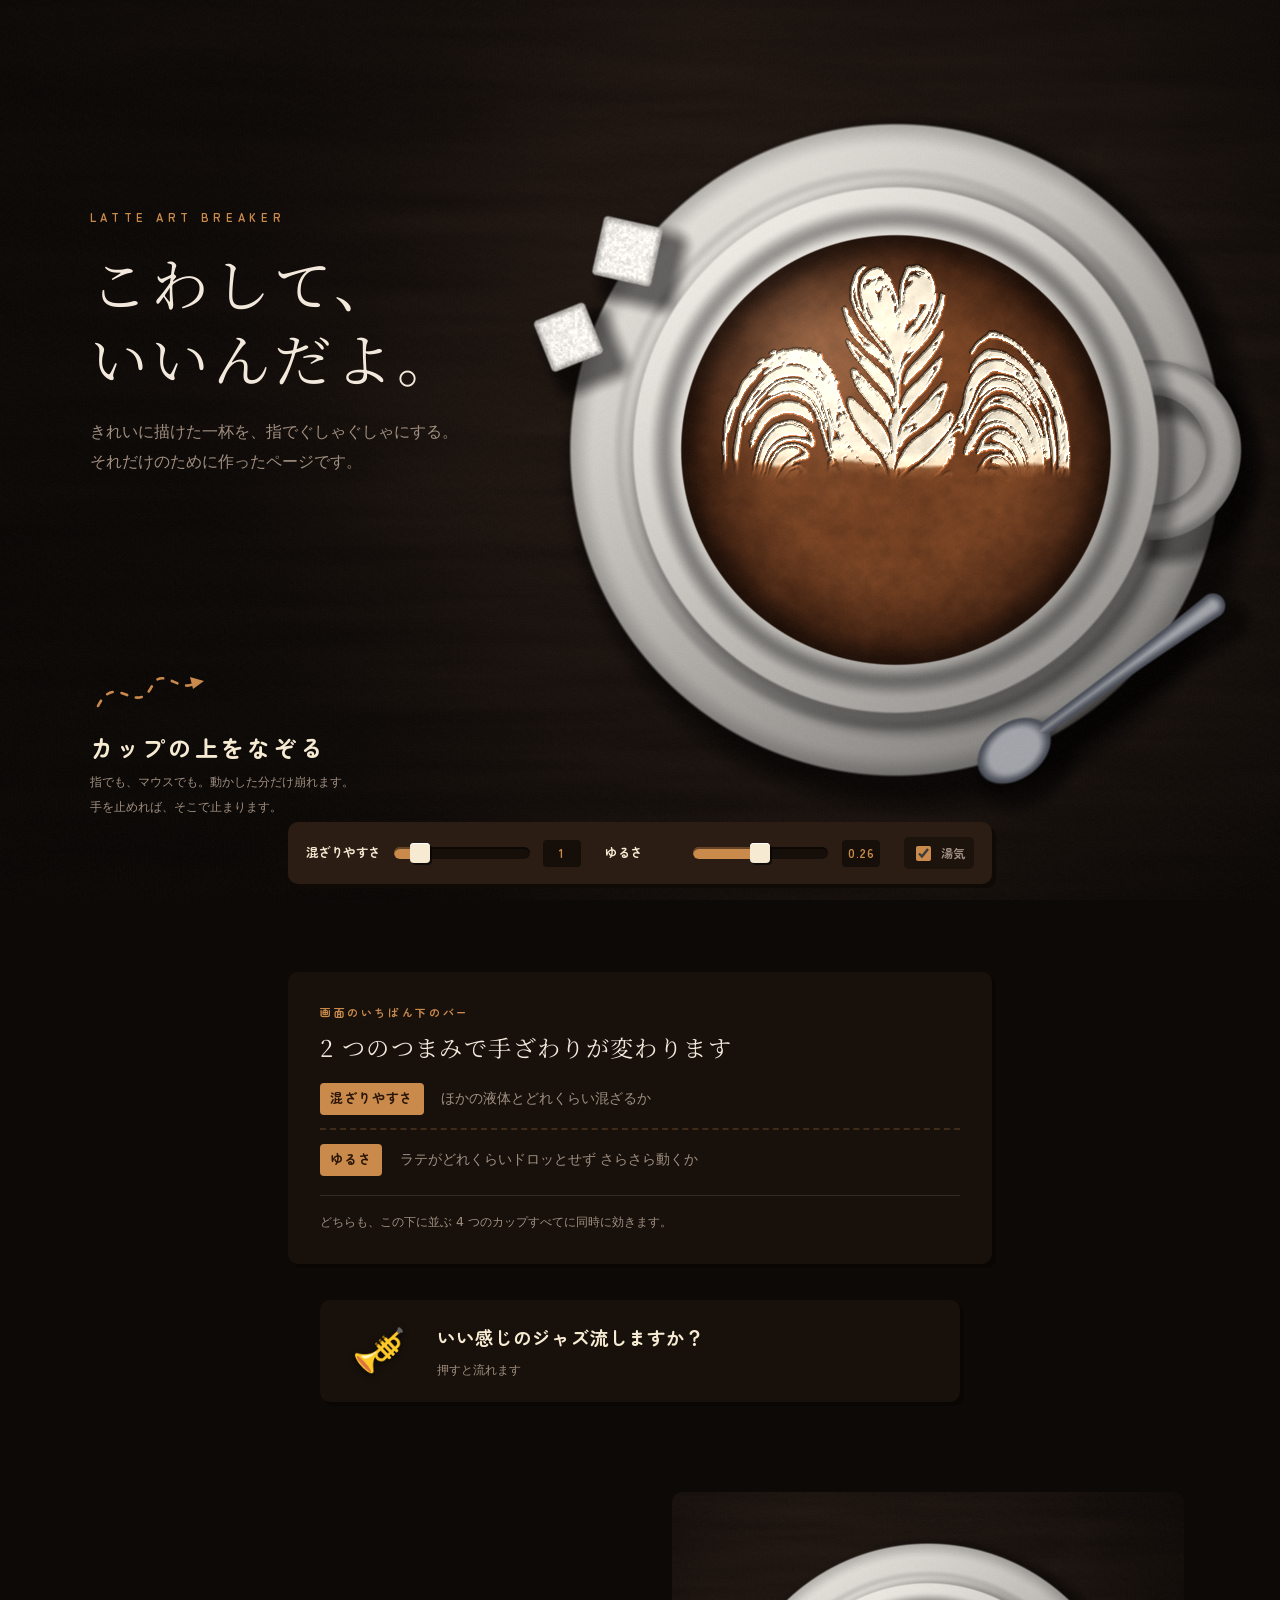
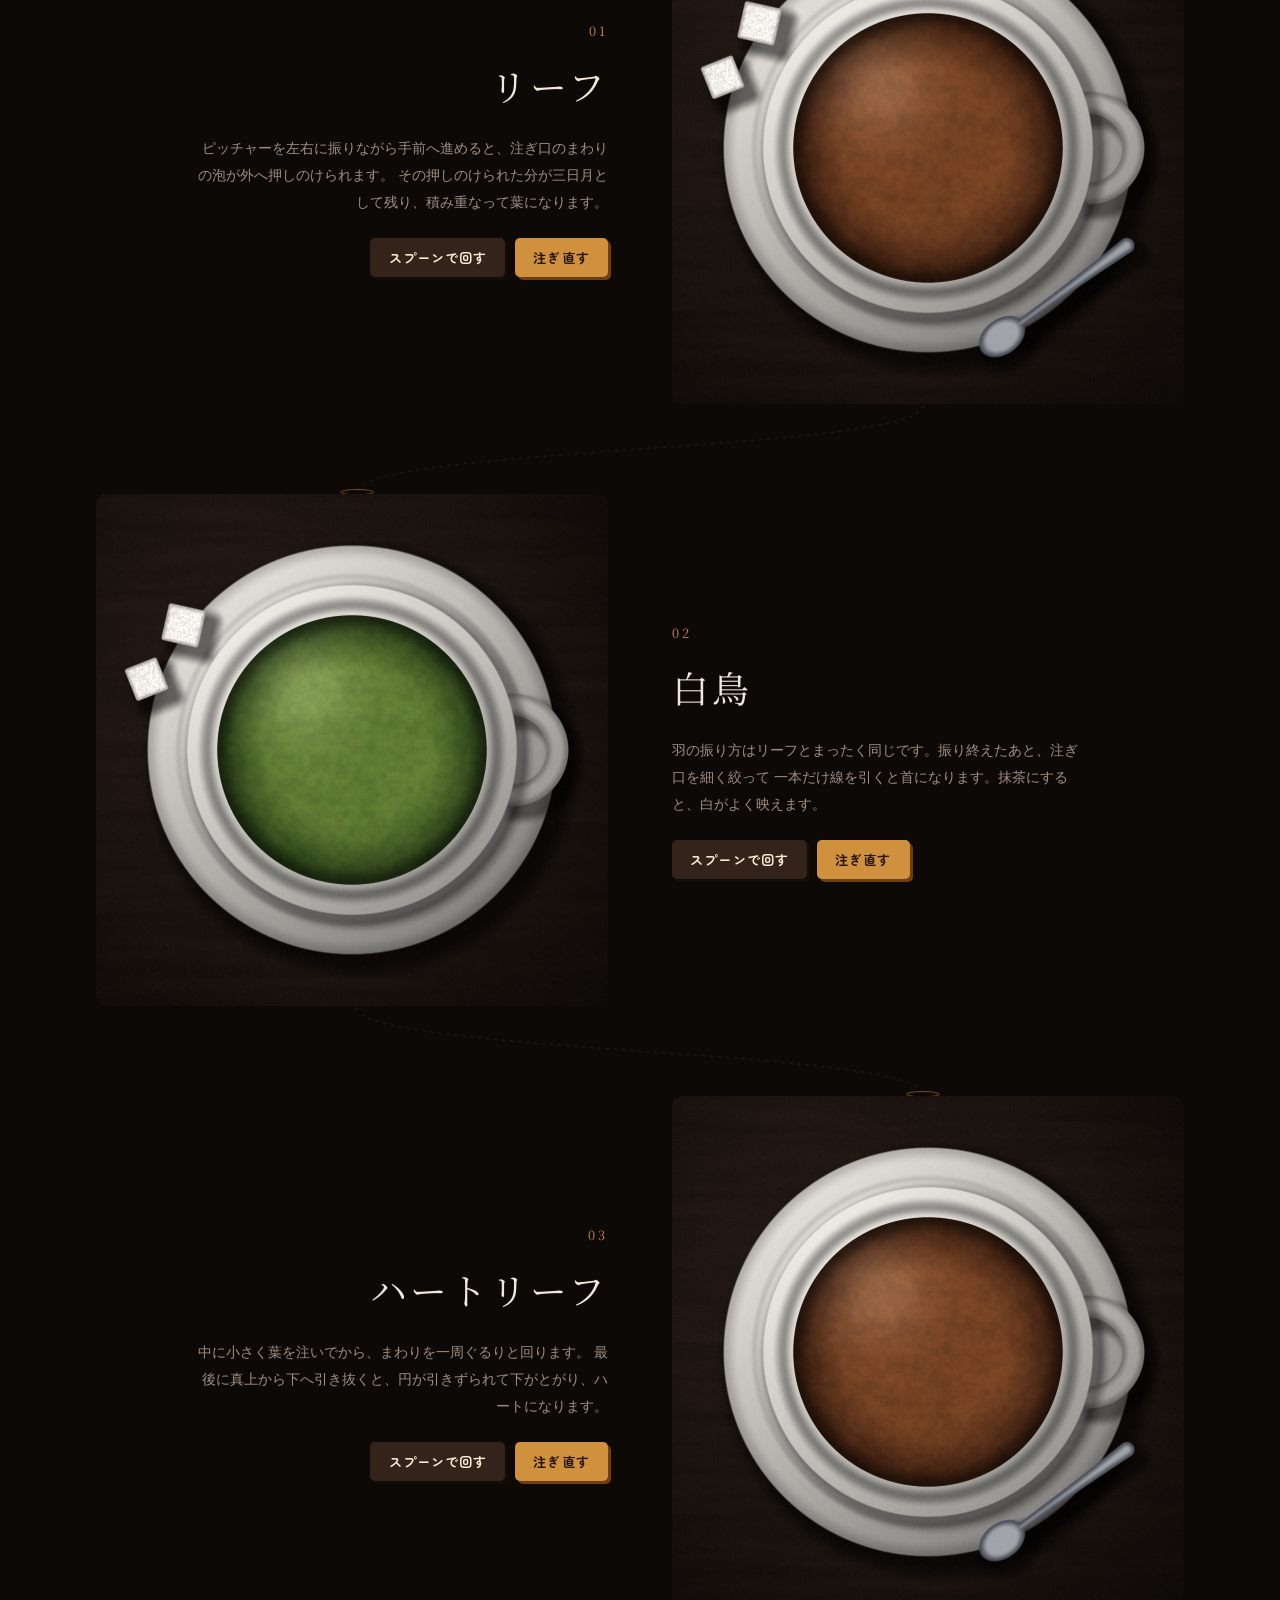
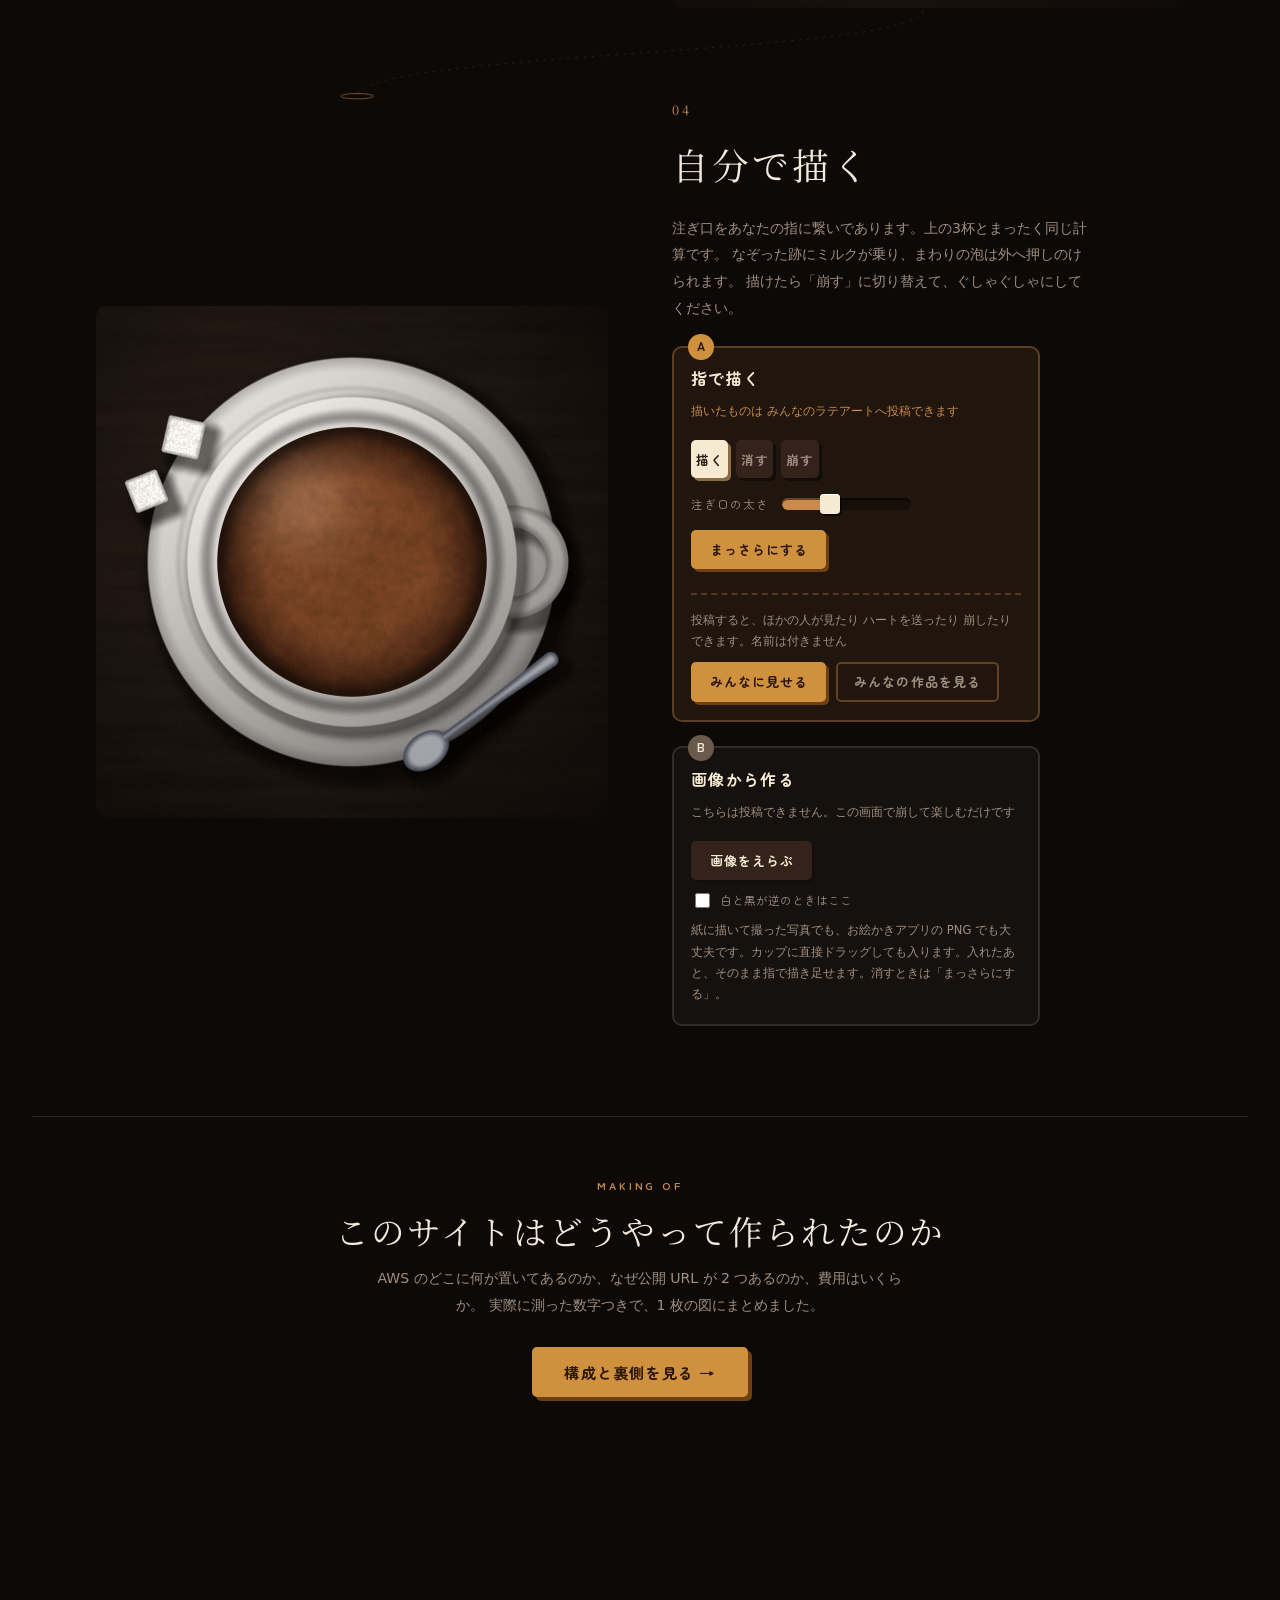
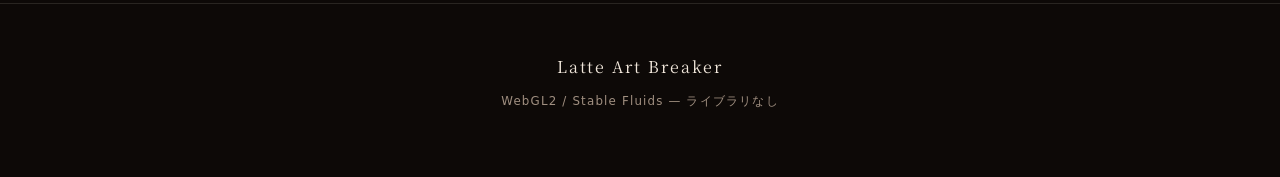
==== commit 730e7c49: "みんなのラテアートを机の形に作り直し、CloudFront を足した HTTPS - S3 のウェブサイト用の入口は証明書を置けず、ブラウザが警告を出していた - CloudFront を 1 つ前に" ====
--- a/index.html
+++ b/index.html
@@ -177,41 +177,52 @@
       注ぎ口をあなたの指に繋いであります。上の3杯とまったく同じ計算です。
       なぞった跡にミルクが乗り、まわりの泡は外へ押しのけられます。
       描けたら「崩す」に切り替えて、ぐしゃぐしゃにしてください。
-      描くかわりに、手持ちの画像を注ぐこともできます。
-    </p>
-
-    <div class="seg seg--wide" role="group" aria-label="指の役割">
-      <button type="button" class="seg__btn" data-mode="draw"  aria-pressed="true">描く</button>
-      <button type="button" class="seg__btn" data-mode="erase" aria-pressed="false">消す</button>
-      <button type="button" class="seg__btn" data-mode="stir"  aria-pressed="false">崩す</button>
-    </div>
-
-    <label class="brush">
-      <span>注ぎ口の太さ</span>
-      <input data-brush type="range" min="0.020" max="0.120" step="0.005" value="0.055">
-    </label>
-
-    <div class="stage__btns">
-      <button type="button" class="btn btn--primary" data-act="clear">まっさらにする</button>
-    </div>
-
-    <div class="mine">
-      <p class="mine__lead">もしくは画像を入れてオリジナルのラテアートを作ろう</p>
-      <div class="mine__row">
-        <label class="btn btn--file">画像をえらぶ
-          <input class="vh" type="file" accept="image/*" data-photo>
-        </label>
-      </div>
-      <label class="mine__chk"><input type="checkbox" data-photo-invert> 白と黒が逆のときはここ</label>
-      <p class="mine__note" data-photo-note>紙に描いて撮った写真でも、お絵かきアプリの PNG でも大丈夫です。カップに直接ドラッグしても入ります。入れたあと、そのまま指で描き足せます。消すときは「まっさらにする」。</p>
-    </div>
-
-    <div class="post" hidden>
-      <p class="post__lead">描けたら みんなのラテアートへ</p>
-      <p class="post__note" data-post-note>投稿すると、ほかの人が見たり いいねしたり 崩したりできます。名前は付きません</p>
-      <div class="post__row">
-        <button type="button" class="btn btn--primary" data-act="post">みんなに見せる</button>
-        <a class="btn btn--ghost" href="gallery.html">みんなの作品を見る</a>
+    </p>
+
+    <!-- 遊びかたは 2 つ。どちらの杯も同じですが、投稿できるのは指で描いたものだけです。
+         取り違えないよう、見出しと枠で分けてあります。 -->
+    <div class="way way--draw">
+      <p class="way__tag">A</p>
+      <h3 class="way__title">指で描く</h3>
+      <p class="way__lead">描いたものは みんなのラテアートへ投稿できます</p>
+
+      <div class="seg seg--wide" role="group" aria-label="指の役割">
+        <button type="button" class="seg__btn" data-mode="draw"  aria-pressed="true">描く</button>
+        <button type="button" class="seg__btn" data-mode="erase" aria-pressed="false">消す</button>
+        <button type="button" class="seg__btn" data-mode="stir"  aria-pressed="false">崩す</button>
+      </div>
+
+      <label class="brush">
+        <span>注ぎ口の太さ</span>
+        <input data-brush type="range" min="0.020" max="0.120" step="0.005" value="0.055">
+      </label>
+
+      <div class="stage__btns">
+        <button type="button" class="btn btn--primary" data-act="clear">まっさらにする</button>
+      </div>
+
+      <div class="post" hidden>
+        <p class="post__note" data-post-note>投稿すると、ほかの人が見たり ハートを送ったり 崩したりできます。名前は付きません</p>
+        <div class="post__row">
+          <button type="button" class="btn btn--primary" data-act="post">みんなに見せる</button>
+          <a class="btn btn--ghost" href="gallery.html">みんなの作品を見る</a>
+        </div>
+      </div>
+    </div>
+
+    <div class="way way--photo">
+      <p class="way__tag">B</p>
+      <h3 class="way__title">画像から作る</h3>
+      <p class="way__lead way__lead--warn">こちらは投稿できません。この画面で崩して楽しむだけです</p>
+
+      <div class="mine">
+        <div class="mine__row">
+          <label class="btn btn--file">画像をえらぶ
+            <input class="vh" type="file" accept="image/*" data-photo>
+          </label>
+        </div>
+        <label class="mine__chk"><input type="checkbox" data-photo-invert> 白と黒が逆のときはここ</label>
+        <p class="mine__note" data-photo-note>紙に描いて撮った写真でも、お絵かきアプリの PNG でも大丈夫です。カップに直接ドラッグしても入ります。入れたあと、そのまま指で描き足せます。消すときは「まっさらにする」。</p>
       </div>
     </div>
   </div>
--- a/style.css
+++ b/style.css
@@ -838,54 +838,115 @@
   .jazz__btn[aria-pressed="true"] .jazz__notes span { opacity: 1; }
   .btn, .seg__btn { transition: none; }
 }
-/* ===== みんなのラテアート ===== */
-/* =========================================================
-   投稿の区画（index.html の「自分で描く」の中）
-   ========================================================= */
+/* ===== 遊びかたの 2 区画 ===== */
+/* 投稿できる A と、できない B。取り違えないよう枠と色で分けています。 */
+.way {
+  margin: 1.5rem 0 0 auto;
+  max-width: 23rem;
+  padding: 1.1rem 1.2rem 1.3rem;
+  border-radius: 10px;
+  display: grid;
+  gap: 0.6rem;
+  justify-items: end;
+  text-align: right;
+  position: relative;
+}
+.stage--flip .way { margin-left: 0; margin-right: auto; justify-items: start; text-align: left; }
+
+.way--draw  { background: rgba(201, 138, 75, 0.10); box-shadow: inset 0 0 0 2px rgba(201, 138, 75, 0.34); }
+.way--photo { background: rgba(242, 232, 220, 0.035); box-shadow: inset 0 0 0 2px var(--line); }
+
+.way__tag {
+  position: absolute;
+  top: -0.7rem;
+  right: 1rem;
+  margin: 0;
+  width: 1.6rem;
+  height: 1.6rem;
+  display: grid;
+  place-items: center;
+  border-radius: 50%;
+  font-family: var(--ui);
+  font-weight: 700;
+  font-size: 0.78rem;
+  color: #2a1608;
+  background: var(--btn-warm);
+}
+.stage--flip .way__tag { right: auto; left: 1rem; }
+.way--photo .way__tag { background: #6a5a4c; color: var(--foam); }
+
+.way__title {
+  margin: 0;
+  font-family: var(--ui);
+  font-weight: 700;
+  font-size: 1rem;
+  letter-spacing: 0.08em;
+  color: var(--foam);
+}
+.way__lead {
+  margin: -0.2rem 0 0.2rem;
+  font-size: 0.78rem;
+  line-height: 1.8;
+  color: var(--accent);
+}
+.way__lead--warn { color: var(--ink-dim); }
+
+/* 2 区画の中では、元からある塊の外側の余白をそろえ直します */
+.way .seg--wide,
+.way .brush,
+.way .stage__btns,
+.way .mine { margin-top: 0.3rem; }
+.way .mine { max-width: none; padding-top: 0; border-top: 0; }
+.way .post { margin: 0.9rem 0 0; max-width: none; padding-top: 0.9rem; }
+
+/* ===== 投稿の区画 ===== */
 .post {
-  margin: 1.4rem 0 0 auto;
-  max-width: 22rem;
-  padding-top: 1.2rem;
+  width: 100%;
   border-top: 2px dashed rgba(201, 138, 75, 0.3);
   display: grid;
   gap: 0.55rem;
-  justify-items: end;
-  text-align: right;
-}
-.stage--flip .post { margin-left: 0; margin-right: auto; justify-items: start; text-align: left; }
-
-.post__lead {
-  margin: 0;
-  font-family: var(--ui);
-  font-weight: 700;
-  font-size: 0.82rem;
-  letter-spacing: 0.06em;
-  color: var(--foam);
+  justify-items: inherit;
+  text-align: inherit;
 }
 .post__row { display: flex; flex-wrap: wrap; gap: 0.6rem; }
 .post__note {
   margin: 0;
-  font-size: 0.72rem;
+  font-size: 0.74rem;
   line-height: 1.85;
   color: var(--ink-dim);
 }
 .post__note[data-state="ok"]  { color: var(--accent); }
 .post__note[data-state="err"] { color: #e8a08c; }
 
+/* 画像が入っているあいだは投稿できません。見ただけで分かるようにします。 */
+.post[data-blocked="1"] { opacity: 0.72; }
+.post[data-blocked="1"] .btn[data-act="post"] {
+  background: #4a3f36;
+  color: #9d8d7e;
+  box-shadow: 3px 3px 0 #241a12;
+  cursor: not-allowed;
+}
+
+@media (max-width: 820px) {
+  .way { margin-left: 0; margin-right: auto; justify-items: start; text-align: left; }
+  .way__tag { right: auto; left: 1rem; }
+}
+/* ===== みんなのラテアート ===== */
 /* =========================================================
-   みんなのラテアート（gallery.html）
+   見出し
    ========================================================= */
 .galhead {
-  max-width: 76rem;
+  max-width: 64rem;
   margin: 0 auto;
   padding: clamp(2rem, 7vh, 3.6rem) clamp(1rem, 5vw, 4rem) 0;
   text-align: center;
 }
 .galhead__back {
   display: inline-block;
-  margin-bottom: 1.4rem;
-  font-family: var(--ui);
-  font-size: 0.8rem;
+  margin-bottom: 1.6rem;
+  font-family: var(--ui);
+  font-weight: 700;
+  font-size: 0.9rem;
   color: var(--accent);
   text-decoration: none;
 }
@@ -894,141 +955,163 @@
   margin: 0;
   font-family: var(--ui);
   font-weight: 700;
-  font-size: 0.66rem;
+  font-size: 0.72rem;
   letter-spacing: 0.3em;
   color: var(--accent);
 }
 .galhead__title {
-  margin: 0.5rem 0 0.8rem;
+  margin: 0.6rem 0 1rem;
   font-family: var(--serif);
   font-weight: 400;
-  font-size: clamp(1.7rem, 5vw, 2.8rem);
+  font-size: clamp(2.1rem, 6.5vw, 3.6rem);
   letter-spacing: 0.08em;
+  text-wrap: balance;
 }
 .galhead__lead {
   margin: 0;
-  font-size: 0.86rem;
-  line-height: 2;
-  color: var(--ink-dim);
-}
-
-/* ---------- 選んだ一杯 ---------- */
-.pick {
-  max-width: 76rem;
-  margin: clamp(1.6rem, 5vh, 2.6rem) auto 0;
-  padding: 0 clamp(1rem, 5vw, 4rem);
+  font-size: clamp(0.95rem, 2.4vw, 1.08rem);
+  line-height: 2.1;
+  color: var(--ink-dim);
+}
+.galhead__lead b { color: var(--foam); font-weight: 500; }
+
+/* =========================================================
+   机。区切りは置かず、1 枚板の上にカップが並びます
+   ========================================================= */
+.desk {
+  position: relative;
+  margin-top: clamp(2rem, 6vh, 3.4rem);
+  padding: clamp(1.6rem, 4vh, 2.6rem) 0 clamp(2.2rem, 5vh, 3.2rem);
+  overflow: hidden;
+  /* 木目。細い縞を重ねただけで、画像は使っていません */
+  background:
+    repeating-linear-gradient(90deg,
+      rgba(255, 255, 255, 0.018) 0 2px,
+      rgba(0, 0, 0, 0.022) 2px 5px,
+      rgba(255, 255, 255, 0) 5px 11px),
+    linear-gradient(180deg, #2e2018 0%, #241a13 55%, #1b130e 100%);
+  box-shadow: inset 0 14px 26px rgba(0, 0, 0, 0.45),
+              inset 0 -10px 20px rgba(0, 0, 0, 0.4);
+}
+/* 両端はそっと暗くして、机が続いているように見せます */
+.desk::before,
+.desk::after {
+  content: "";
+  position: absolute;
+  top: 0;
+  bottom: 0;
+  width: clamp(2rem, 8vw, 7rem);
+  pointer-events: none;
+  z-index: 2;
+}
+.desk::before { left: 0;  background: linear-gradient(90deg, var(--bg), rgba(0,0,0,0)); }
+.desk::after  { right: 0; background: linear-gradient(270deg, var(--bg), rgba(0,0,0,0)); }
+
+.desk__band {
+  position: relative;
+  height: calc(var(--seatw, 272px) * 1.26);
+  touch-action: pan-y;
+}
+.desk__msg {
+  margin: 0;
+  padding: 3rem 1rem;
+  text-align: center;
+  font-size: 1rem;
+  color: var(--ink-dim);
+}
+.desk__msg[data-state="err"] { color: #e8a08c; }
+
+.desk__hint {
+  margin: 1.1rem auto 0;
+  text-align: center;
+  font-family: var(--ui);
+  font-size: 0.88rem;
+  color: var(--ink-dim);
+}
+
+/* ---------- 1 席 ---------- */
+.seat {
+  position: absolute;
+  top: 0;
+  left: 0;
+  width: var(--seatw, 272px);
+  padding: 0 0.6rem;
   display: grid;
-  grid-template-columns: minmax(0, 1fr) minmax(0, 1fr);
-  align-items: center;
-  gap: clamp(1.2rem, 4vw, 3rem);
-}
-.pick__cup canvas {
+  justify-items: center;
+  gap: 0.5rem;
+  will-change: transform;
+}
+.seat__cup {
+  width: 100%;
+  margin-top: var(--lift, 0px);
+  transform: rotate(var(--tilt, 0deg));
+}
+.seat__cup canvas {
   display: block;
   width: 100%;
-  max-width: 28rem;
   aspect-ratio: 1 / 1;
-  margin-left: auto;
   cursor: grab;
   touch-action: none;
-  border-radius: 10px;
-}
-.pick__cup canvas.stirring { cursor: grabbing; }
-
-.pick__side { display: grid; gap: 0.8rem; justify-items: start; }
-.pick__state {
-  margin: 0;
-  font-family: var(--ui);
-  font-weight: 700;
-  font-size: 0.9rem;
-  letter-spacing: 0.06em;
-  color: var(--foam);
-}
-.pick__btns { display: flex; flex-wrap: wrap; gap: 0.6rem; }
-.pick__hint {
-  margin: 0;
-  font-size: 0.76rem;
-  color: var(--ink-dim);
-}
-
-/* いいねボタン */
-.btn--like { display: inline-flex; align-items: center; gap: 0.45rem; }
-.like__heart { font-size: 1rem; line-height: 1; color: var(--ink-dim); transition: color 0.18s, transform 0.18s; }
-.like__count { font-variant-numeric: tabular-nums; }
-.btn--like[aria-pressed="true"] {
-  background: var(--btn-warm);
-  color: #2a1608;
-  box-shadow: 3px 3px 0 var(--btn-warmd);
-}
-.btn--like[aria-pressed="true"] .like__heart { color: #b4322a; transform: scale(1.18); }
-
-/* ---------- 一覧 ---------- */
-.wall {
-  max-width: 76rem;
-  margin: clamp(2.4rem, 7vh, 4rem) auto 0;
-  padding: clamp(2rem, 5vh, 3rem) clamp(1rem, 5vw, 4rem) 0;
-  border-top: 1px solid var(--line);
-}
-.wall__grid {
-  display: grid;
-  grid-template-columns: repeat(auto-fill, minmax(9.5rem, 1fr));
-  gap: clamp(0.8rem, 2.5vw, 1.3rem);
-}
-.card {
-  background: #17100b;
-  border-radius: 8px;
-  overflow: hidden;
-  box-shadow: 3px 3px 0 #0a0604;
-  transition: transform 0.1s, box-shadow 0.1s;
-}
-.card:hover { transform: translate(-1px, -1px); box-shadow: 4px 4px 0 #0a0604; }
-.card.is-picked { outline: 3px solid var(--accent); outline-offset: 2px; }
-.card.is-mine::after {
-  content: "じぶん";
-  display: block;
-  margin: 0 0.6rem 0.6rem;
-  padding: 0.1rem 0.4rem;
-  width: fit-content;
-  border-radius: 3px;
-  background: var(--accent);
-  color: #2a1608;
-  font-family: var(--ui);
-  font-weight: 700;
-  font-size: 0.64rem;
-}
-.card__btn {
-  display: block;
-  width: 100%;
-  padding: 0;
-  border: 0;
-  background: #120c08;
-  cursor: pointer;
-}
-.card__img { display: block; width: 100%; aspect-ratio: 1 / 1; object-fit: contain; }
-.card__foot {
+  /* 机に落ちる影 */
+  filter: drop-shadow(0 10px 14px rgba(0, 0, 0, 0.5));
+}
+.seat__cup canvas.stirring { cursor: grabbing; }
+
+.seat__foot {
   display: flex;
   align-items: center;
-  justify-content: space-between;
-  gap: 0.4rem;
-  padding: 0.5rem 0.65rem;
-  font-family: var(--ui);
-  font-size: 0.7rem;
-  color: var(--ink-dim);
-}
-.card__likes { display: inline-flex; align-items: center; gap: 0.25rem; color: var(--foam); font-weight: 700; }
-.card__n { font-variant-numeric: tabular-nums; }
-
-.wall__msg {
-  margin: 1.6rem 0 0;
-  text-align: center;
-  font-size: 0.84rem;
-  color: var(--ink-dim);
-}
-.wall__msg[data-state="err"] { color: #e8a08c; }
-.wall__more { margin-top: 1.8rem; text-align: center; }
-
-@media (max-width: 820px) {
-  .pick { grid-template-columns: 1fr; }
-  .pick__cup canvas { margin: 0 auto; }
-  .pick__side { justify-items: center; text-align: center; }
-  .post { margin-left: 0; margin-right: auto; justify-items: start; text-align: left; }
-}
+  gap: 0.7rem;
+  font-family: var(--ui);
+}
+.seat__when { font-size: 0.78rem; color: var(--ink-dim); }
+
+/* ---------- ハート ---------- */
+.heart {
+  display: inline-flex;
+  align-items: center;
+  gap: 0.35rem;
+  padding: 0.34rem 0.8rem;
+  border: 0;
+  border-radius: 999px;
+  background: rgba(242, 232, 220, 0.08);
+  color: var(--foam);
+  font-family: var(--ui);
+  font-weight: 700;
+  font-size: 1.05rem;
+  line-height: 1;
+  cursor: pointer;
+  transition: background 0.16s, transform 0.1s;
+}
+.heart:hover { background: rgba(242, 232, 220, 0.16); }
+.heart:active { transform: translateY(1px); }
+.heart__mark { font-size: 1.15rem; color: #8d7566; transition: color 0.18s, transform 0.18s; }
+.heart__n { font-variant-numeric: tabular-nums; min-width: 1.1em; text-align: left; }
+
+.heart[aria-pressed="true"] { background: rgba(196, 62, 48, 0.22); }
+.heart[aria-pressed="true"] .heart__mark { color: #e2584a; transform: scale(1.2); }
+
+/* 押した瞬間だけ弾ませます */
+.seat.pop .heart__mark { animation: heart-pop 0.42s ease-out; }
+@keyframes heart-pop {
+  0%   { transform: scale(1); }
+  45%  { transform: scale(1.65); }
+  100% { transform: scale(1.2); }
+}
+
+.seat__drop {
+  padding: 0.2rem 0.55rem;
+  border: 0;
+  border-radius: 4px;
+  background: rgba(242, 232, 220, 0.08);
+  color: var(--ink-dim);
+  font-family: var(--ui);
+  font-size: 0.72rem;
+  cursor: pointer;
+}
+.seat__drop:hover { background: rgba(232, 160, 140, 0.2); color: #e8a08c; }
+
+@media (max-width: 700px) {
+  .seat__foot { gap: 0.5rem; }
+  .seat__when { display: none; }
+  .heart { font-size: 0.98rem; }
+}
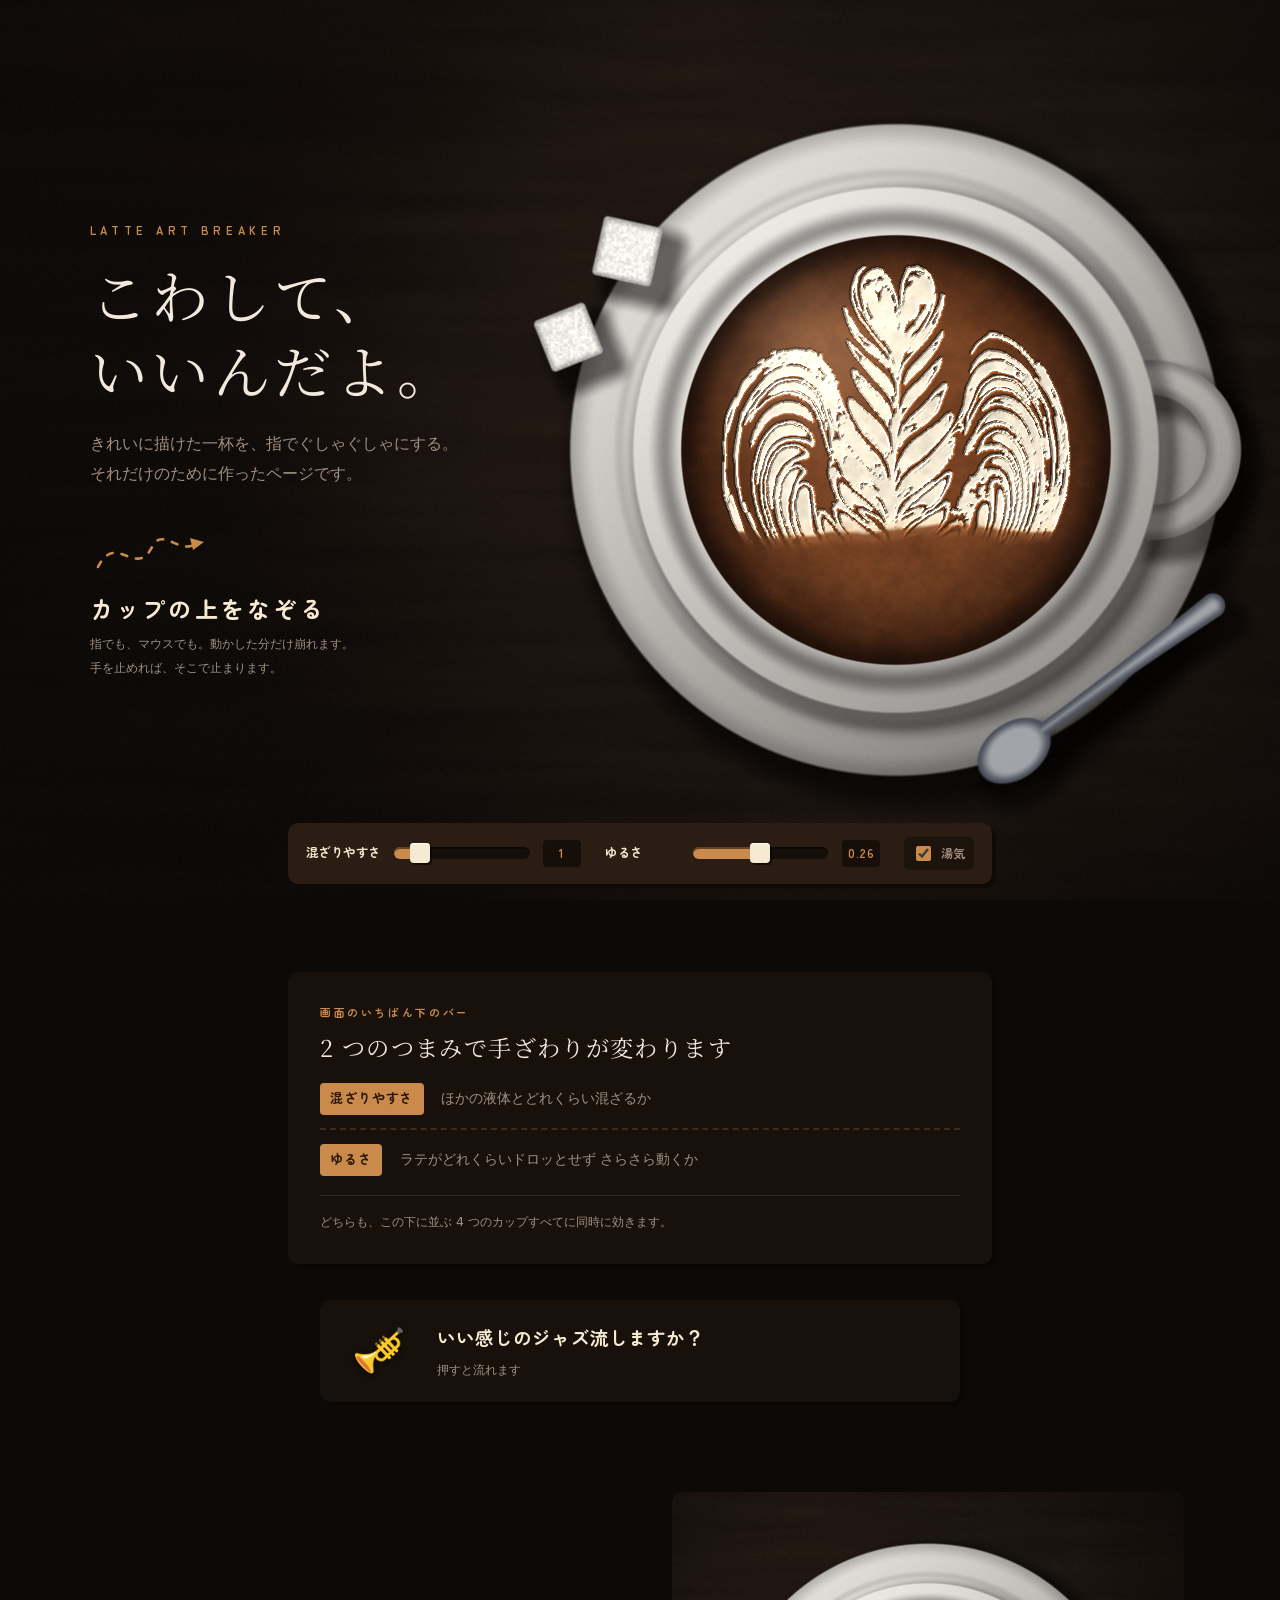
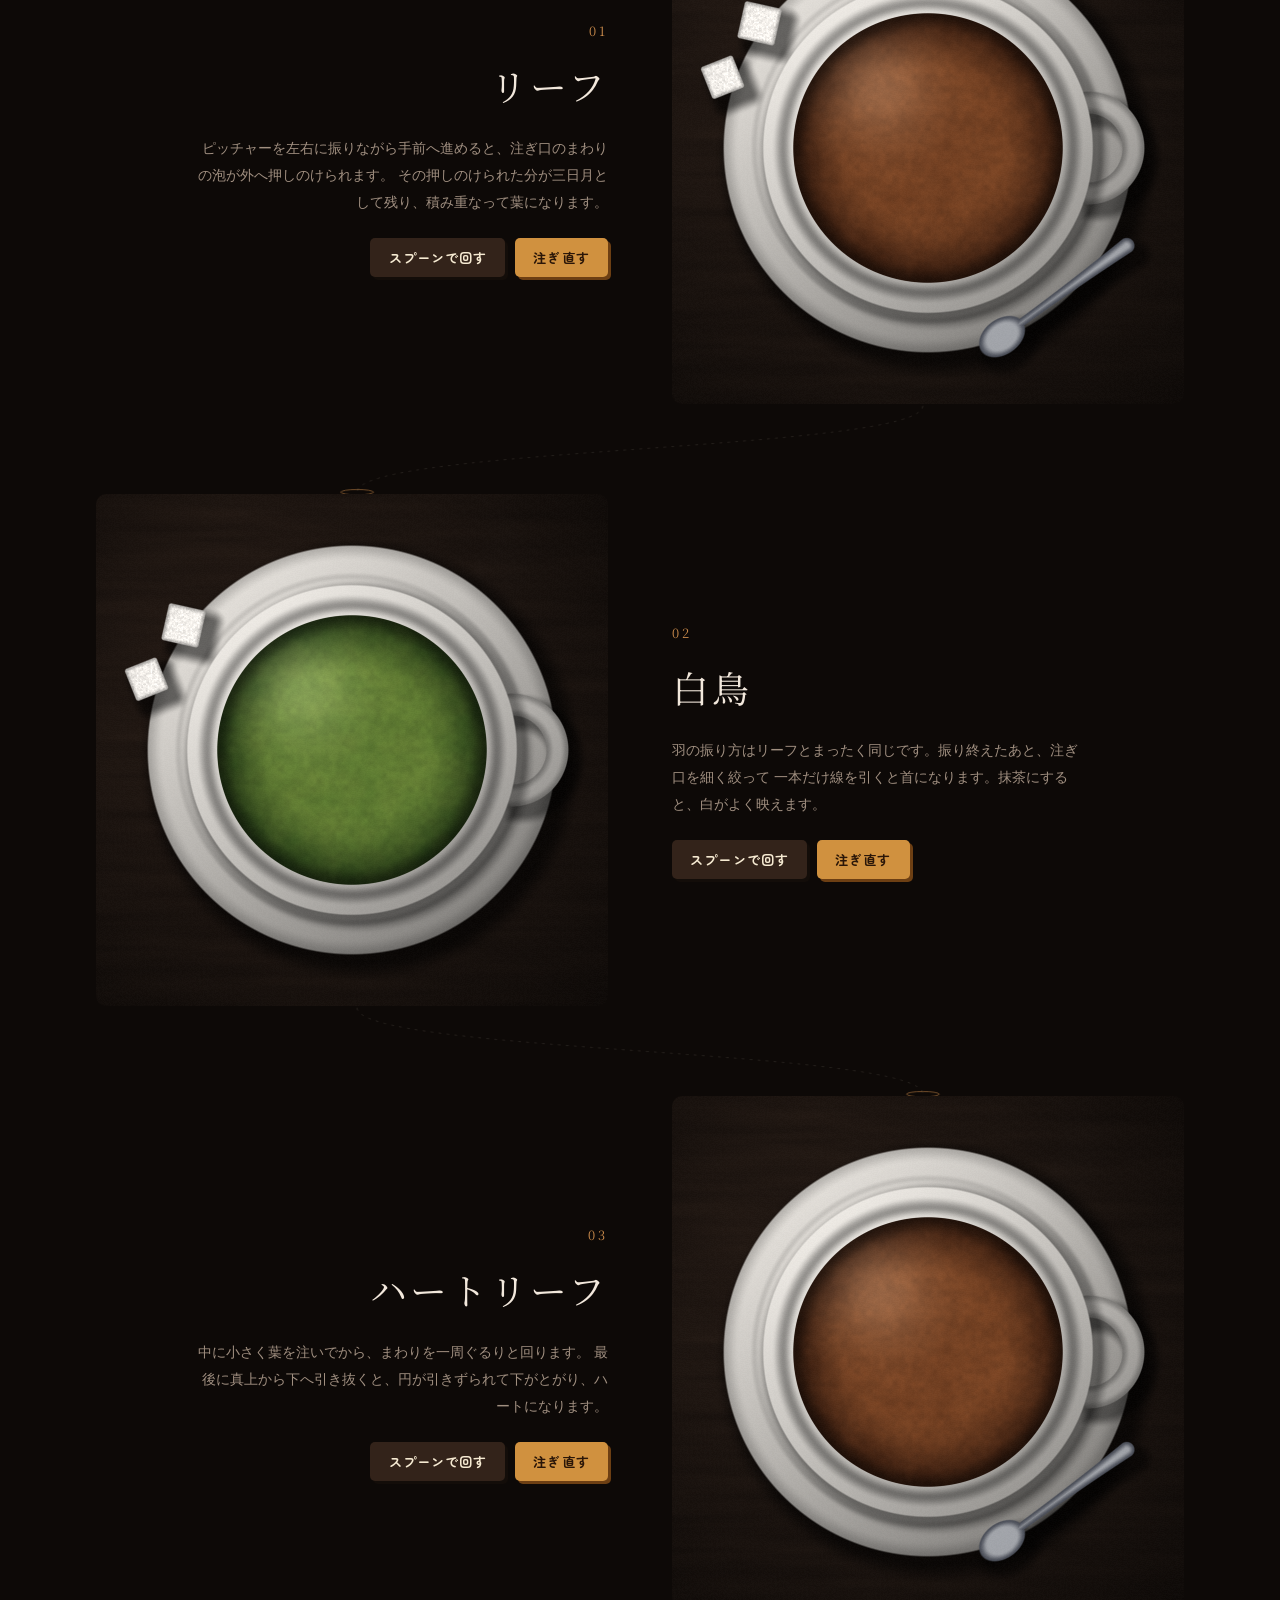
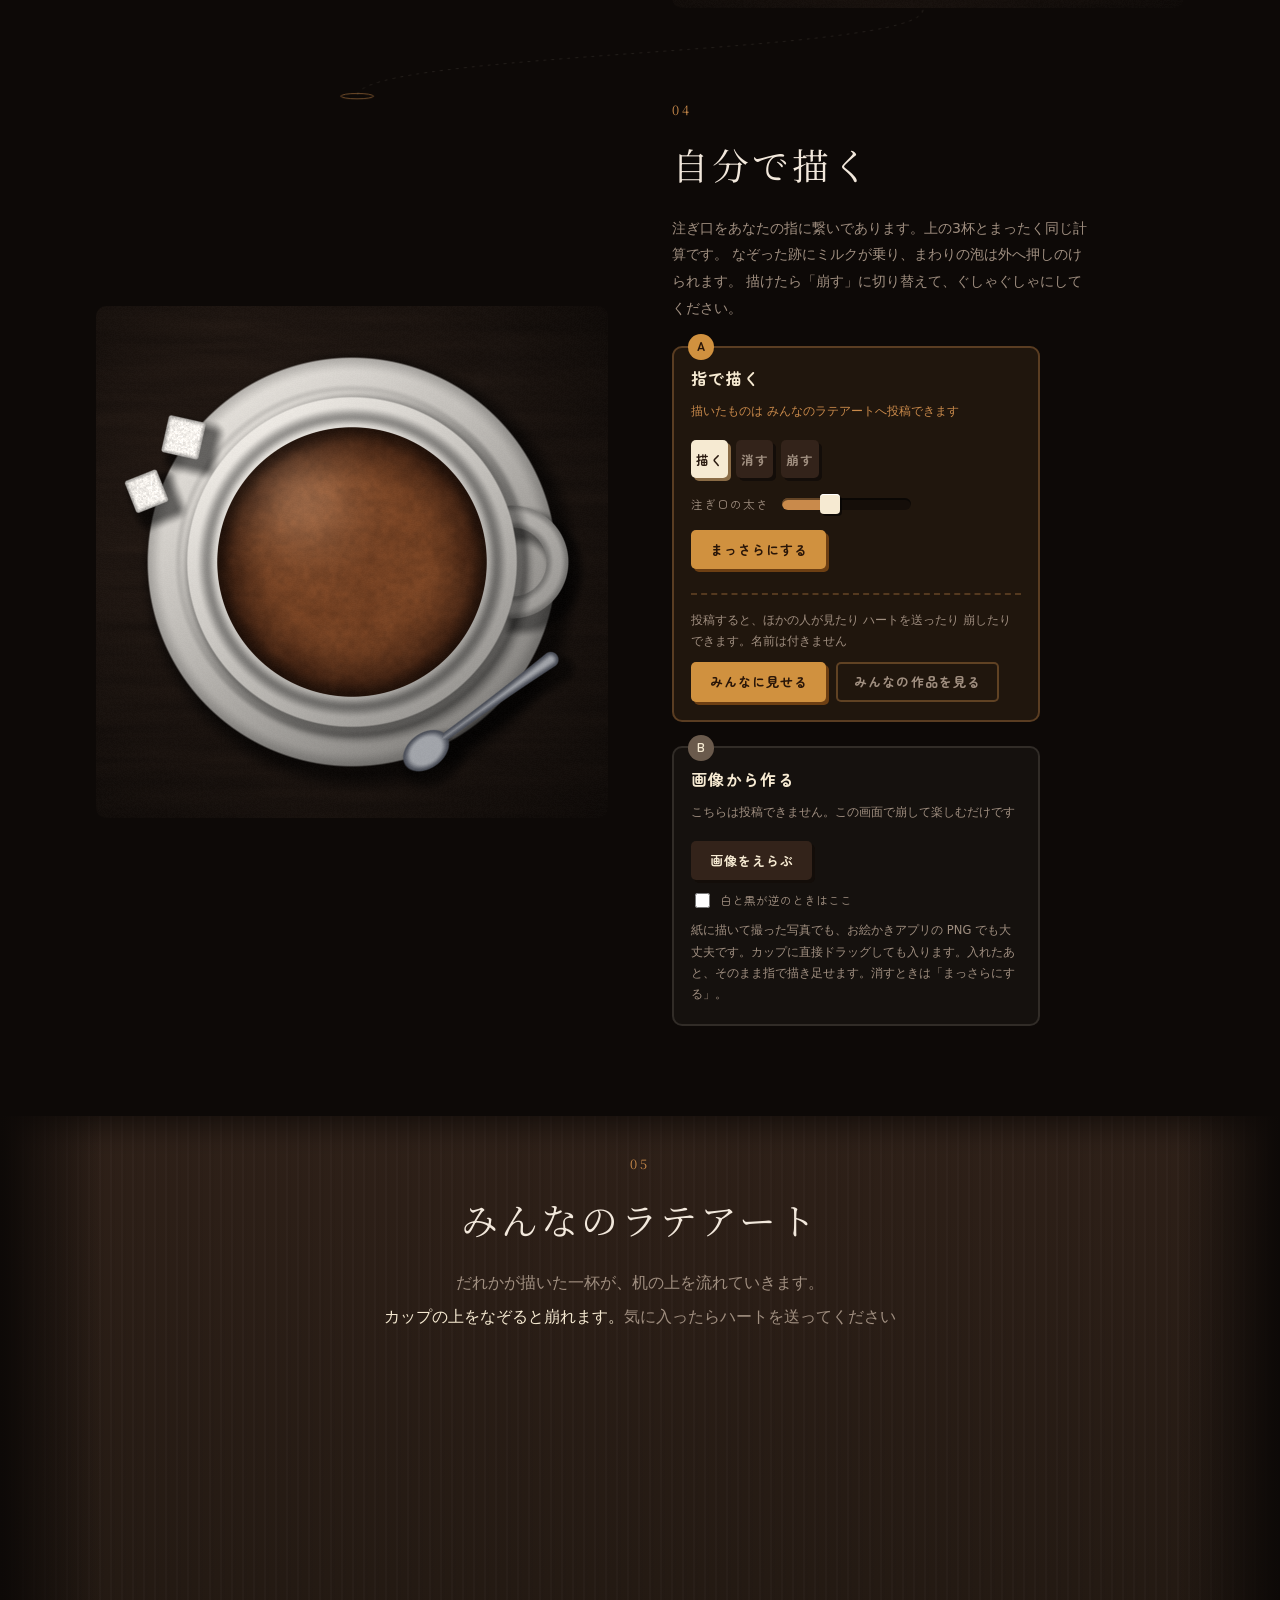
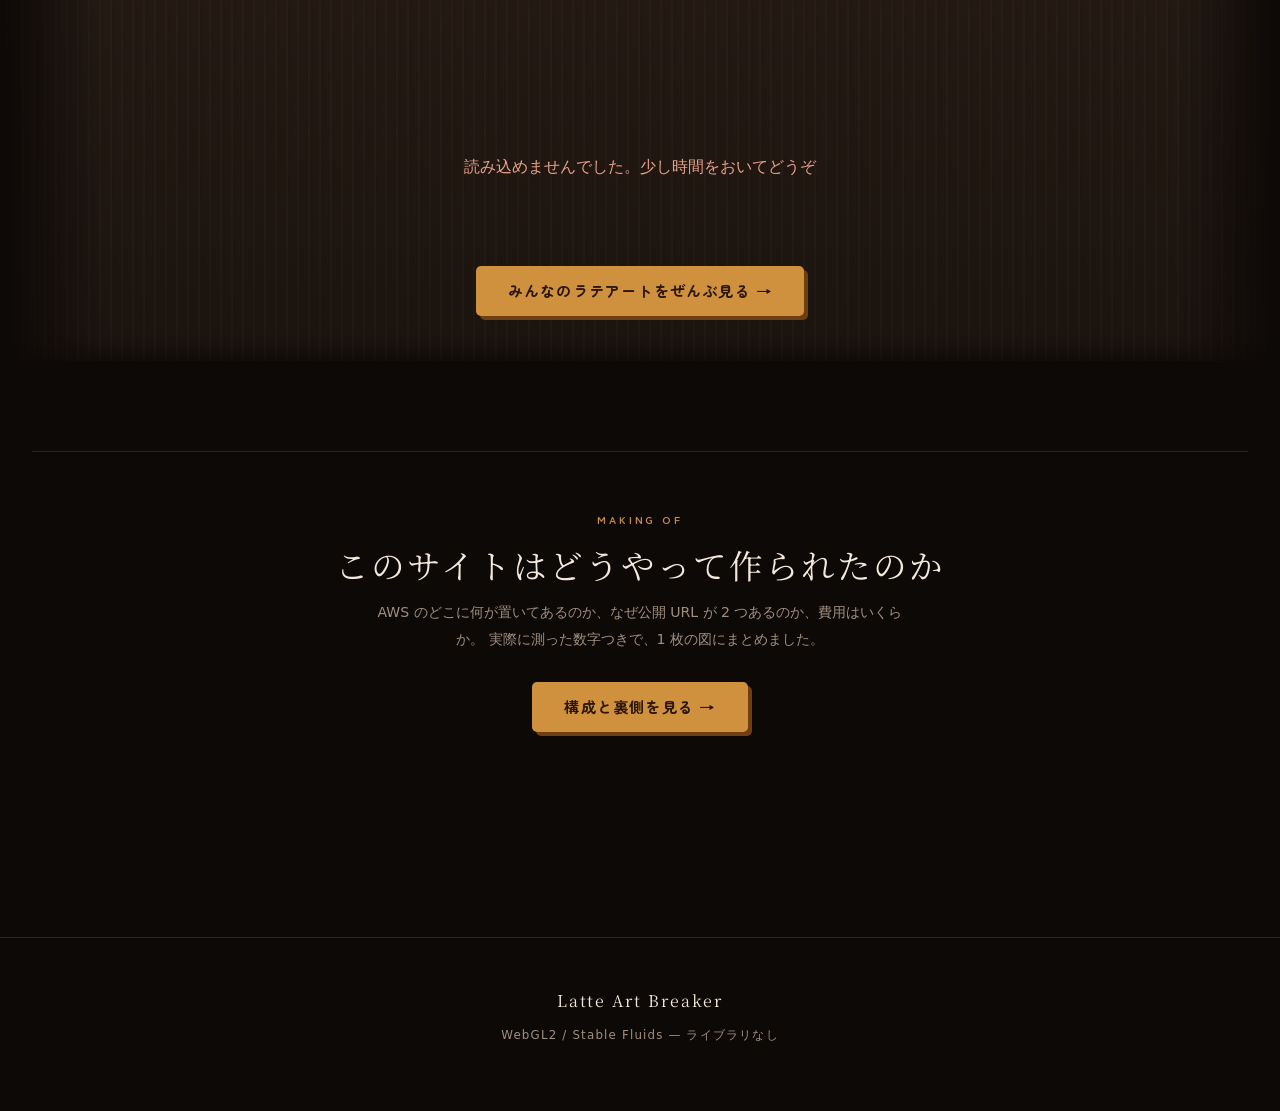
==== commit 4655229b: "スマホで使えるようにし、トップにも机を置いた スマホでページが動かない・文字が重なる問題 - 見出しのカップは画面いっぱいの canvas で、その上に文字を重ねていた - touch-action:" ====
--- a/index.html
+++ b/index.html
@@ -38,6 +38,8 @@
       指でも、マウスでも。動かした分だけ崩れます。<br>
       手を止めれば、そこで止まります。
     </p>
+    <!-- 狭い画面のときだけ出ます（カップの上は指の動きを横取りするため） -->
+    <p class="hero__scroll">上下になぞるとページが動き、横になぞると崩れます</p>
   </div>
 </header>
 
@@ -225,6 +227,27 @@
         <p class="mine__note" data-photo-note>紙に描いて撮った写真でも、お絵かきアプリの PNG でも大丈夫です。カップに直接ドラッグしても入ります。入れたあと、そのまま指で描き足せます。消すときは「まっさらにする」。</p>
       </div>
     </div>
+  </div>
+</section>
+
+<!-- ------------ 5杯目以降：みんなのラテアート（流れる帯） ------------
+     机の作りは gallery.html と同じ道具（gallery.js）です。
+     ここでは杯が 5 つ先にいるので、data-seats で席の数を抑えています。 -->
+<section class="desk desk--inline" data-desk data-seats="4">
+  <div class="desk__head">
+    <p class="stage__num">05</p>
+    <h2 class="stage__title">みんなのラテアート</h2>
+    <p class="desk__lead">
+      だれかが描いた一杯が、机の上を流れていきます。<br>
+      <b>カップの上をなぞると崩れます。</b>気に入ったらハートを送ってください
+    </p>
+  </div>
+
+  <div class="desk__band" data-band aria-live="polite"></div>
+  <p class="desk__msg" data-msg>机を用意しています…</p>
+
+  <div class="desk__more">
+    <a class="btn btn--primary btn--lg" href="gallery.html">みんなのラテアートをぜんぶ見る →</a>
   </div>
 </section>
 
@@ -271,5 +294,6 @@
 
 <script src="config.js"></script>
 <script src="latte.js"></script>
+<script src="gallery.js"></script>
 </body>
 </html>
--- a/style.css
+++ b/style.css
@@ -165,7 +165,12 @@
 /* 横長のとき：カップを右へ、文章とつかいかたを左に縦積み */
 body.wide .hero {
   grid-template-columns: minmax(0, 30rem) 1fr;
+  /* 文章と「なぞる」を 1 かたまりとして縦中央に置く。
+     以前は上を 1fr、下を auto にしていたため、間が大きく空いていました。 */
+  grid-template-rows: auto auto;
+  align-content: center;
   justify-items: start;
+  gap: clamp(1.1rem, 3.5vh, 2.2rem);
   padding-left: clamp(2rem, 7vw, 6rem);
   padding-right: clamp(2rem, 7vw, 6rem);
 }
@@ -182,7 +187,6 @@
   justify-items: start;
   text-align: left;
   padding: 0;
-  margin-bottom: clamp(0.5rem, 4vh, 2.5rem);
   text-shadow: none;
 }
 
@@ -931,6 +935,60 @@
   .way { margin-left: 0; margin-right: auto; justify-items: start; text-align: left; }
   .way__tag { right: auto; left: 1rem; }
 }
+/* ===== 狭い画面の見出し ===== */
+/* スマホでは、カップを文字の上に重ねません。
+   重ねると文字が読めないうえ、画面いっぱいの canvas が touch-action: none を
+   持つため、指で上下になぞってもページが動かなくなります。
+   縦に積めば、文字の上をなぞればページが動き、カップの上をなぞれば崩れます。 */
+.hero__scroll { display: none; }
+
+@media (max-width: 820px) {
+  .hero {
+    min-height: 0;
+    grid-template-rows: auto auto auto;
+    align-items: start;
+    align-content: start;
+    gap: 1.1rem;
+    padding: clamp(1.4rem, 5vh, 2.6rem) 1rem 1.6rem;
+    overflow: visible;
+  }
+  .hero > canvas {
+    position: relative;
+    inset: auto;
+    grid-row: 2;
+    width: 100%;
+    max-width: 24rem;
+    height: auto;
+    aspect-ratio: 1 / 1;
+    margin: 0 auto;
+    border-radius: 12px;
+  }
+  .hero__copy { grid-row: 1; padding: 0; text-shadow: none; }
+  .hero__how  { grid-row: 3; padding: 0; text-shadow: none; }
+
+  .hero__swirl { width: 76px; }
+  .hero__title { font-size: clamp(1.9rem, 8.5vw, 2.6rem); }
+  .hero__lead  { margin-top: 0.9rem; }
+
+  .hero__scroll {
+    display: block;
+    margin: 0.45rem 0 0;
+    font-size: 0.76rem;
+    line-height: 1.8;
+    color: var(--accent);
+  }
+}
+
+/* 画面が低いときの詰めは、積んだ形には合わないので上書きします */
+@media (max-width: 820px) and (max-height: 660px) {
+  .hero { gap: 0.9rem; padding-top: 1.2rem; padding-bottom: 1.2rem; }
+  .hero__title { font-size: clamp(1.7rem, 7.5vw, 2.2rem); }
+}
+@media (max-width: 820px) and (max-height: 430px) {
+  .hero__eyebrow, .hero__lead, .hero__howsub { display: block; }
+  .hero__swirl { display: block; }
+}
+
 /* ===== みんなのラテアート ===== */
 /* =========================================================
    見出し
@@ -1115,3 +1173,51 @@
   .seat__when { display: none; }
   .heart { font-size: 0.98rem; }
 }
+/* ===== トップに置く帯 ===== */
+/* gallery.html と同じ机を、トップページの中にも置きます。
+   見出しの大きさは「自分で描く」などの各杯とそろえてあります。 */
+.desk--inline {
+  margin-top: clamp(3rem, 10vh, 7rem);
+  padding-top: clamp(1.4rem, 4vh, 2.4rem);
+}
+.desk--inline .desk__band { margin-top: clamp(1rem, 3vh, 1.8rem); }
+
+.desk__head {
+  max-width: 76rem;
+  margin: 0 auto;
+  padding: 0 clamp(1rem, 5vw, 4rem);
+  text-align: center;
+}
+.desk__lead {
+  margin: 0;
+  font-size: clamp(0.9rem, 2.3vw, 1.02rem);
+  line-height: 2.1;
+  color: var(--ink-dim);
+}
+.desk__lead b { color: var(--foam); font-weight: 500; }
+.desk__head .stage__title { margin-bottom: 0.7rem; }
+
+.desk__more {
+  margin-top: clamp(1.4rem, 4vh, 2.2rem);
+  text-align: center;
+}
+
+/* 席の下の文字。小さすぎて読めないという声があったので上げています。 */
+.heart { font-size: 1.15rem; padding: 0.4rem 0.9rem; }
+.heart__mark { font-size: 1.3rem; }
+.seat__when { font-size: 0.86rem; }
+.seat__drop { font-size: 0.78rem; padding: 0.24rem 0.6rem; }
+
+@media (max-width: 700px) {
+  .heart { font-size: 1.05rem; }
+  .heart__mark { font-size: 1.15rem; }
+  .desk--inline { margin-top: clamp(2.2rem, 7vh, 4rem); }
+}
+/* ===== 狭い画面での指の扱い ===== */
+@media (max-width: 820px) {
+  /* 上下になぞったらページを動かす。横や円ならカップが崩れる。 */
+  canvas[data-cup] { touch-action: pan-y; }
+
+  /* 「自分で描く」の杯だけは別。上下にも自由に描けないと困ります。 */
+  [data-slot] canvas[data-cup] { touch-action: none; }
+}
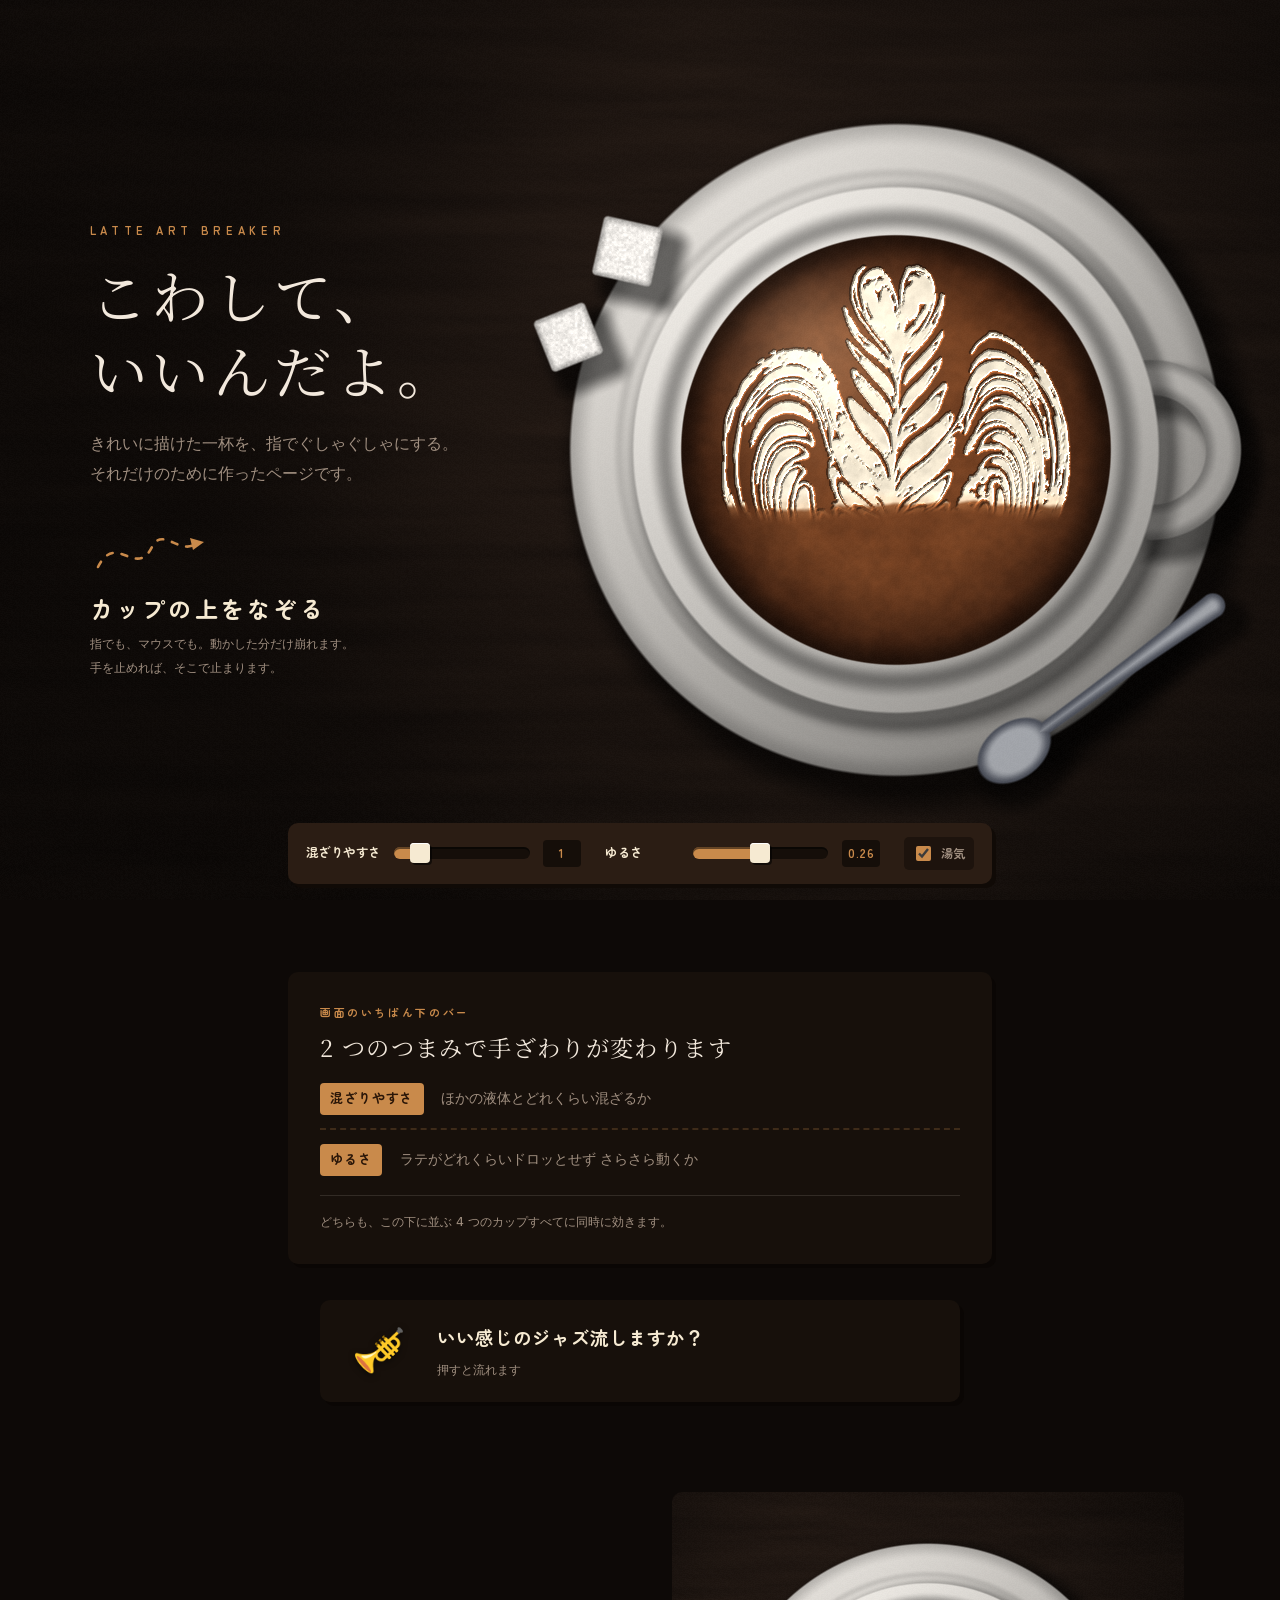
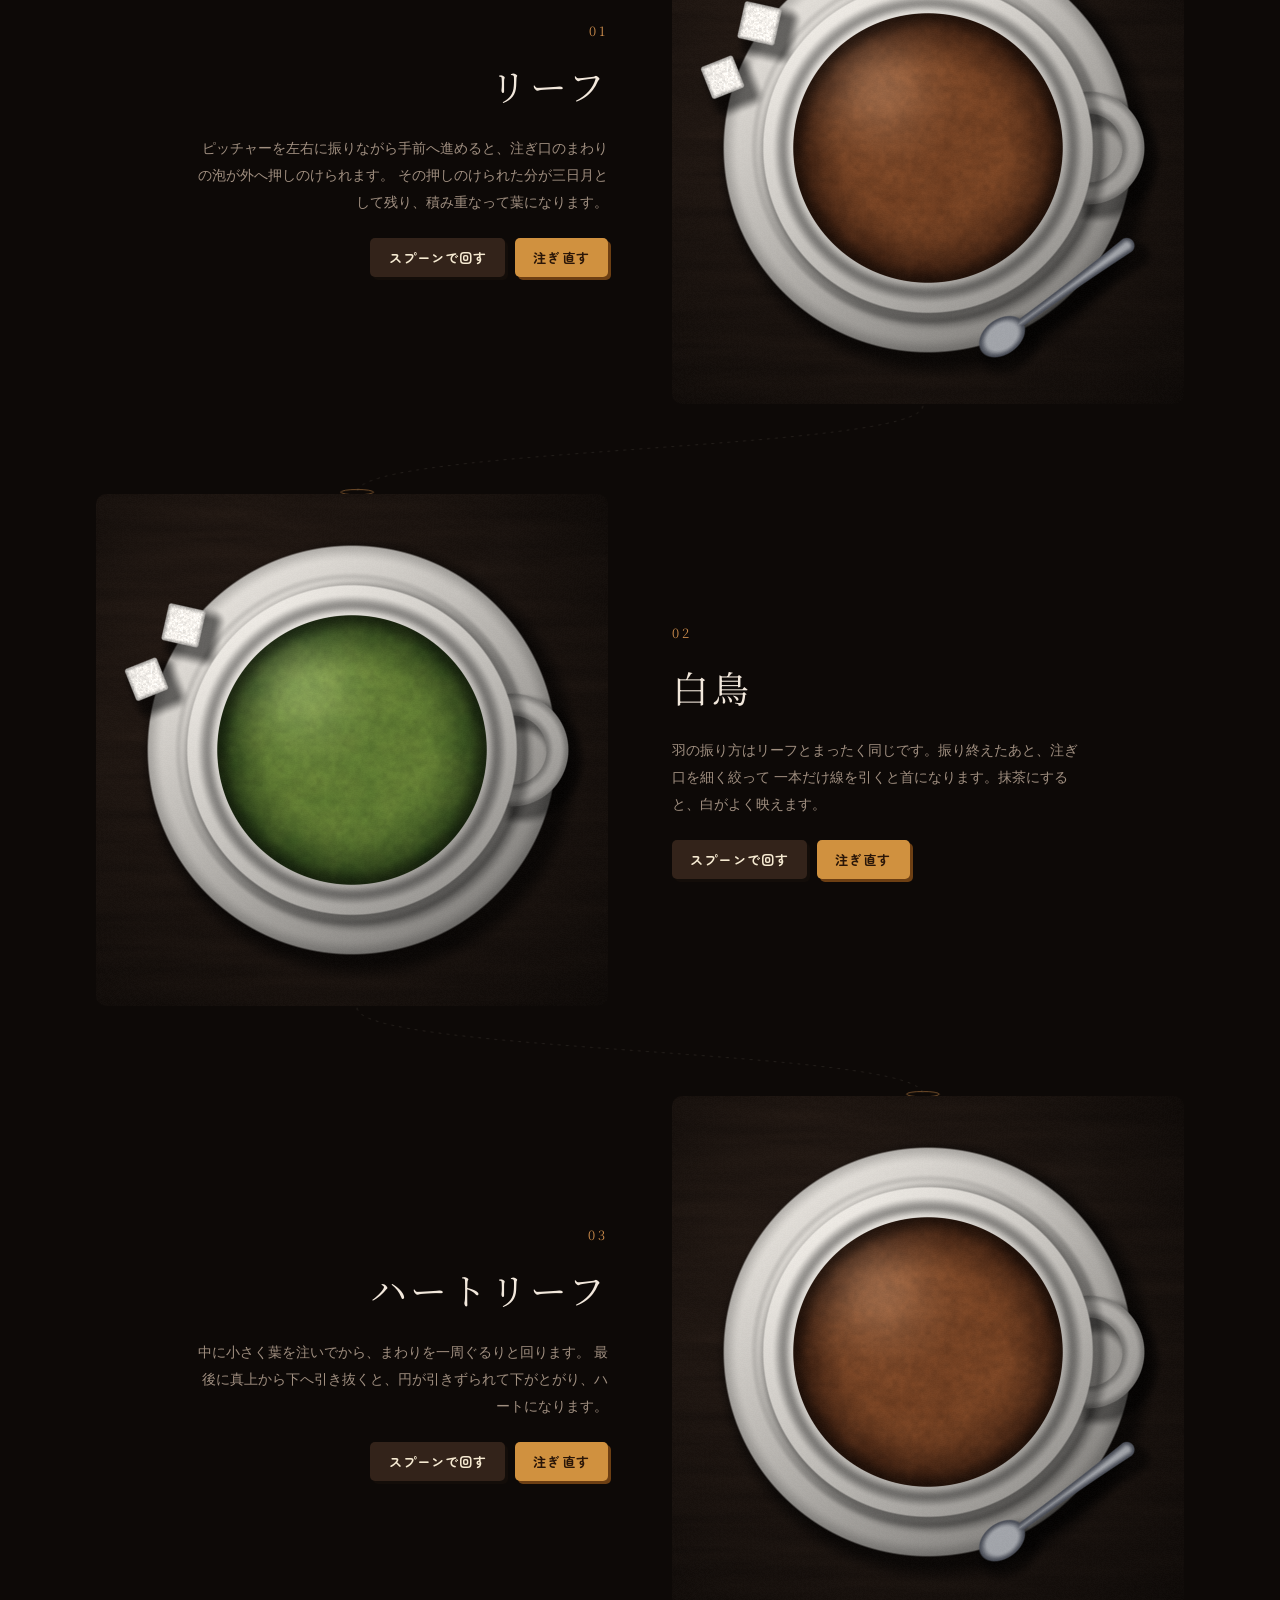
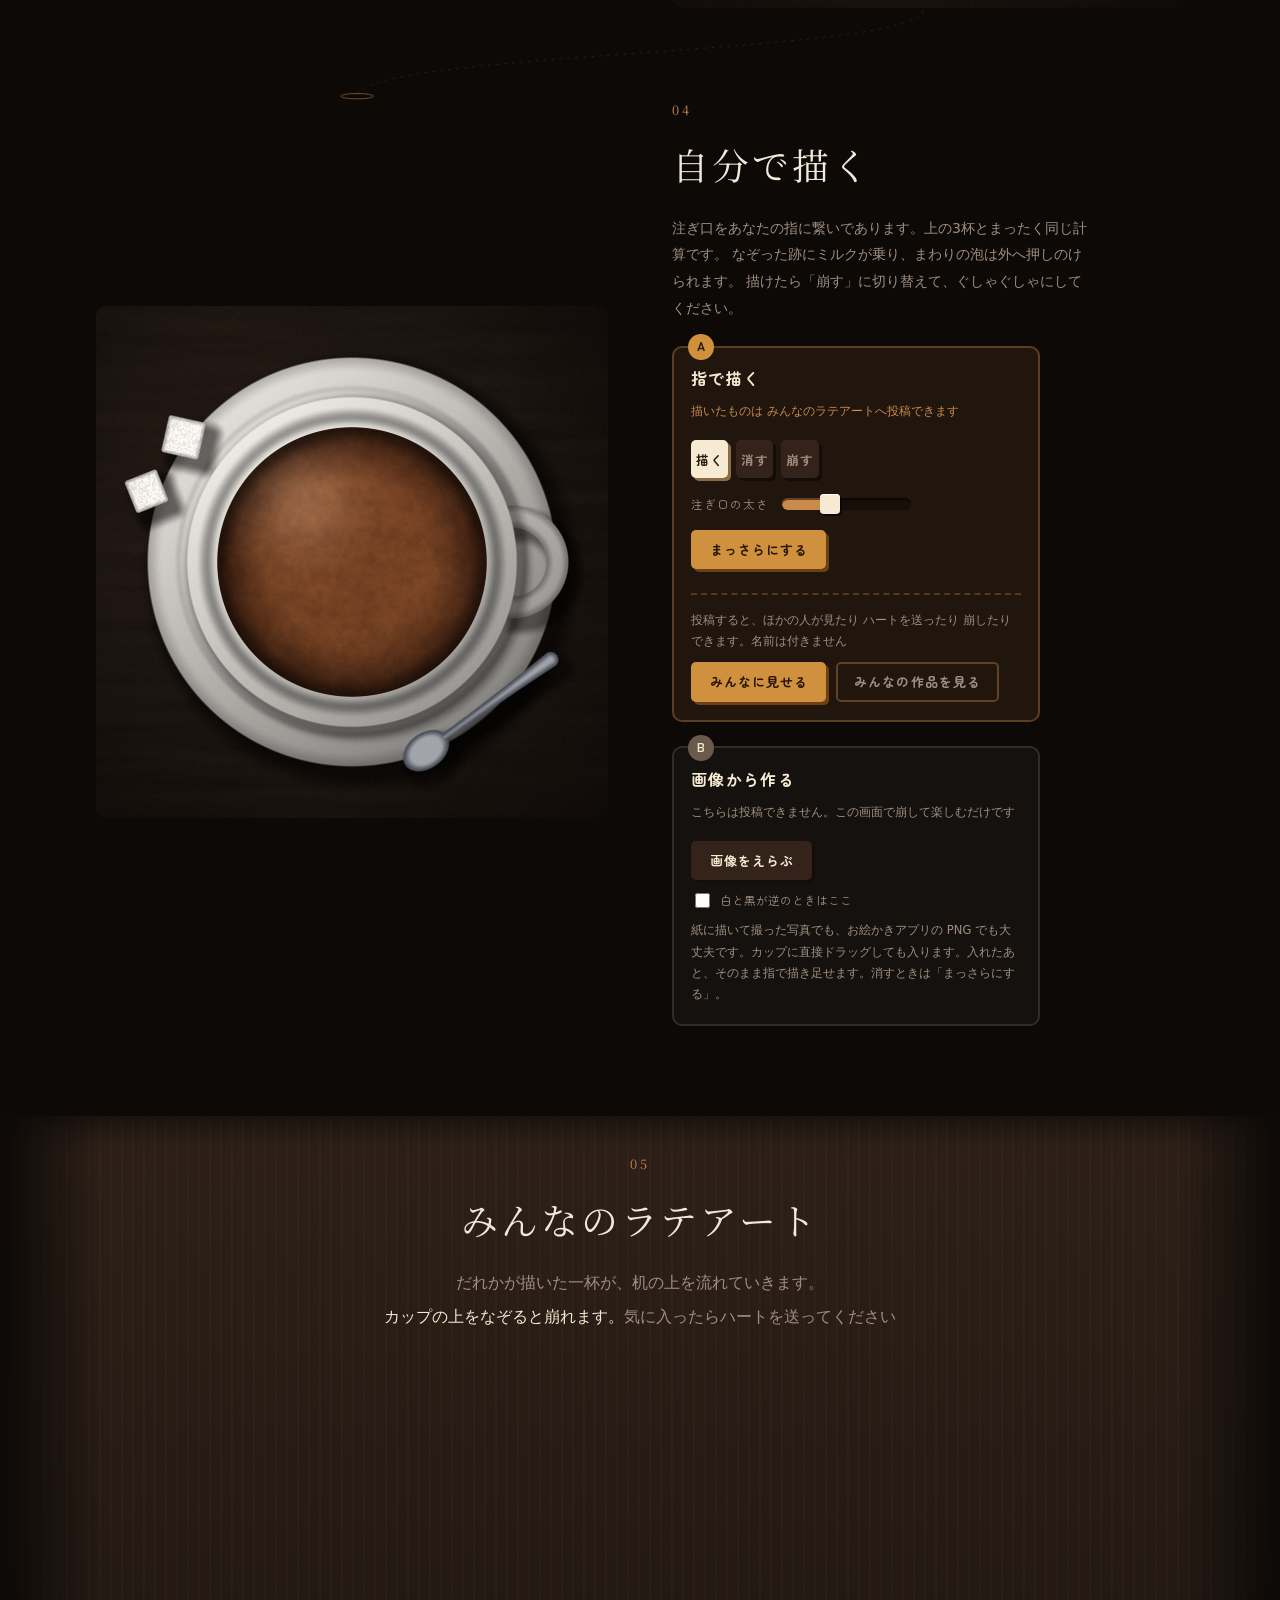
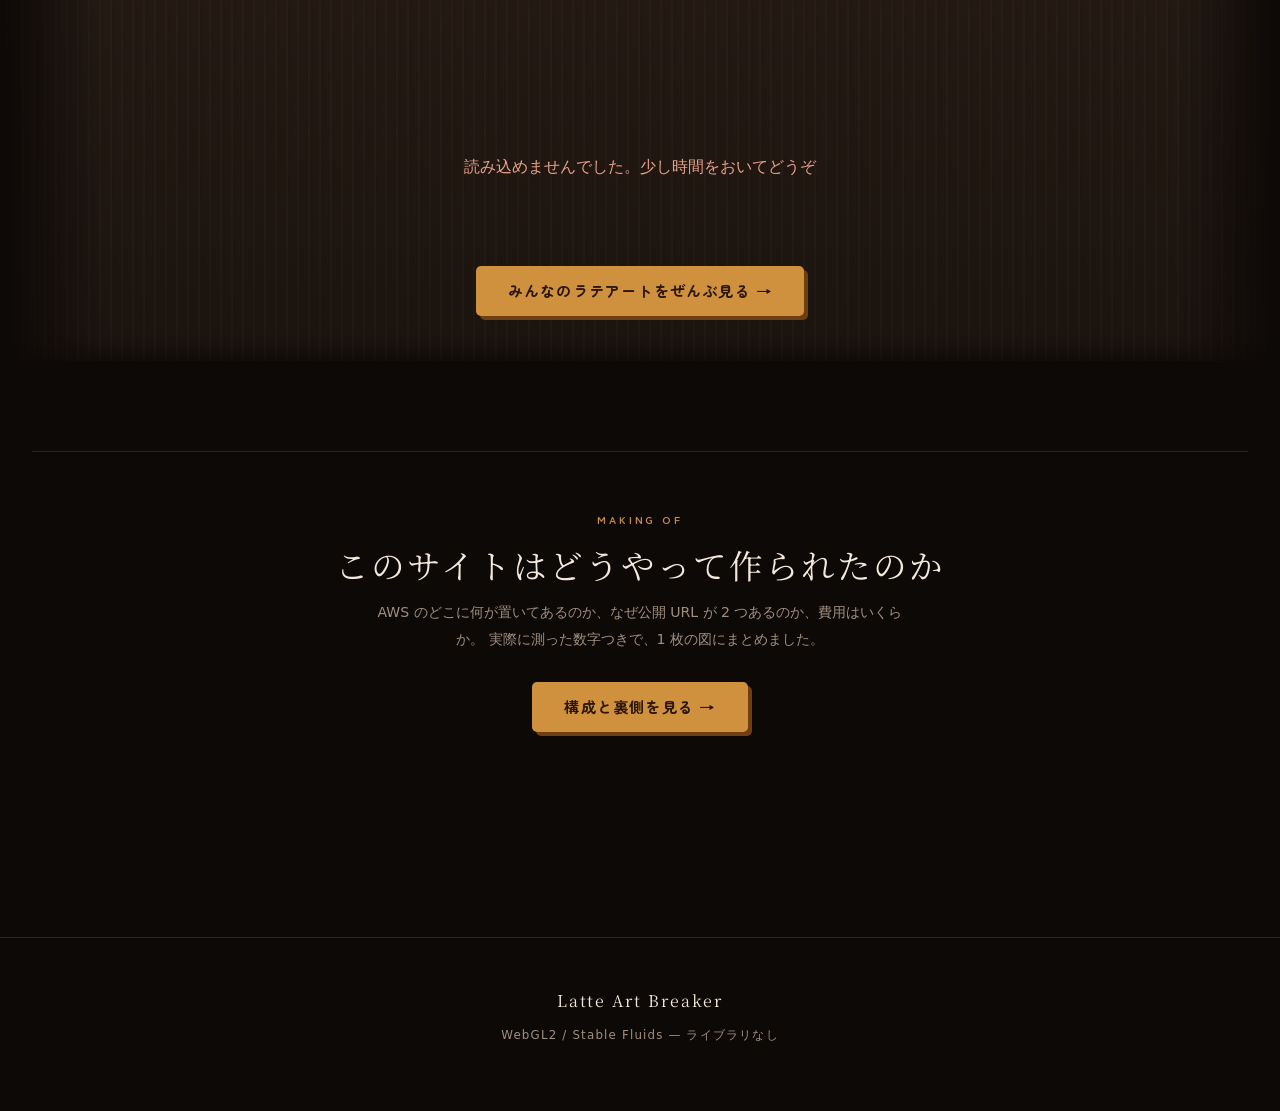
==== commit db3c7445: "広い画面で帯が流れなくなっていたのを直した 帯が画面幅より狭いと、流したときに机の右端が空いたままになる。 それを避けて「狭いときは流さない」ようにしていたが、広い画面では 席が足りず、そこで止まって" ====
--- a/index.html
+++ b/index.html
@@ -233,7 +233,7 @@
 <!-- ------------ 5杯目以降：みんなのラテアート（流れる帯） ------------
      机の作りは gallery.html と同じ道具（gallery.js）です。
      ここでは杯が 5 つ先にいるので、data-seats で席の数を抑えています。 -->
-<section class="desk desk--inline" data-desk data-seats="4">
+<section class="desk desk--inline" data-desk data-seats="5">
   <div class="desk__head">
     <p class="stage__num">05</p>
     <h2 class="stage__title">みんなのラテアート</h2>
--- a/style.css
+++ b/style.css
@@ -1067,8 +1067,32 @@
 
 .desk__band {
   position: relative;
+  /* 席をいっぱいに広げても画面に届かないときだけ、帯を狭くして中央に寄せます
+     （--bandw は gallery.js が決めます）。杯はこの帯の中だけを動きます。 */
+  width: var(--bandw, 100%);
+  margin-inline: auto;
+  overflow: hidden;
   height: calc(var(--seatw, 272px) * 1.26);
   touch-action: pan-y;
+}
+/* 中央に寄せたときは、帯の両端でも杯がすっと消えるようにします */
+.desk__band[data-narrow="1"]::before,
+.desk__band[data-narrow="1"]::after {
+  content: "";
+  position: absolute;
+  top: 0;
+  bottom: 0;
+  width: clamp(2rem, 6vw, 5rem);
+  pointer-events: none;
+  z-index: 2;
+}
+.desk__band[data-narrow="1"]::before {
+  left: 0;
+  background: linear-gradient(90deg, #2a1d16, rgba(0, 0, 0, 0));
+}
+.desk__band[data-narrow="1"]::after {
+  right: 0;
+  background: linear-gradient(270deg, #2a1d16, rgba(0, 0, 0, 0));
 }
 .desk__msg {
   margin: 0;
@@ -1221,3 +1245,23 @@
   /* 「自分で描く」の杯だけは別。上下にも自由に描けないと困ります。 */
   [data-slot] canvas[data-cup] { touch-action: none; }
 }
+/* ===== 自分の一杯のしるし ===== */
+/* 「取り消す」は自分が描いた一杯にだけ出ます。ほかの人の一杯には出ません。
+   出ている理由がその場で分かるよう、札と縁の色をそろえて付けます。 */
+.seat__mine {
+  padding: 0.12rem 0.44rem;
+  border-radius: 999px;
+  background: rgba(232, 160, 140, 0.16);
+  color: #e8a08c;
+  font-family: var(--ui);
+  font-size: 0.7rem;
+  letter-spacing: 0.04em;
+  white-space: nowrap;
+}
+.seat[data-mine="1"] .seat__cup canvas { outline: 2px solid rgba(232, 160, 140, 0.45); }
+.seat[data-mine="1"] .seat__drop { color: #e8a08c; background: rgba(232, 160, 140, 0.12); }
+
+/* 狭い画面では札だけ残し、日付を落として横幅を稼ぎます */
+@media (max-width: 700px) {
+  .seat__mine { font-size: 0.72rem; }
+}
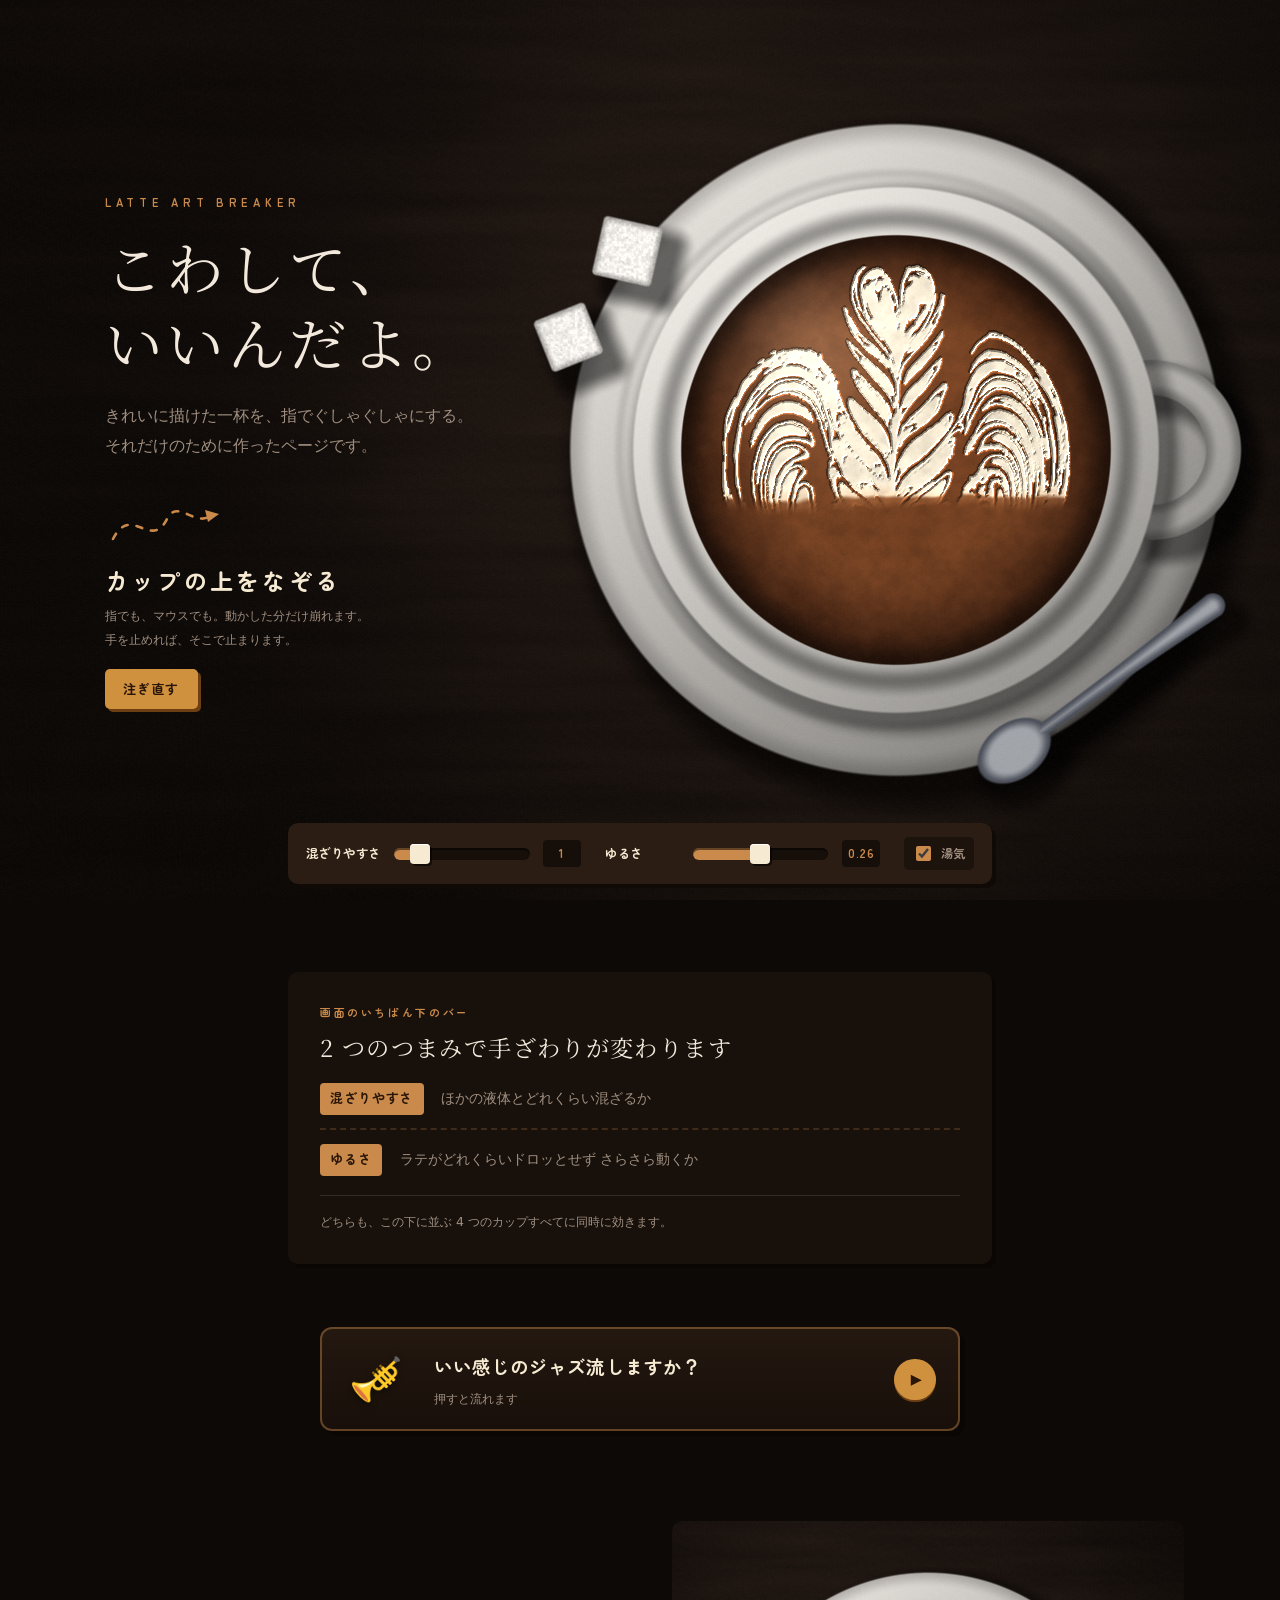
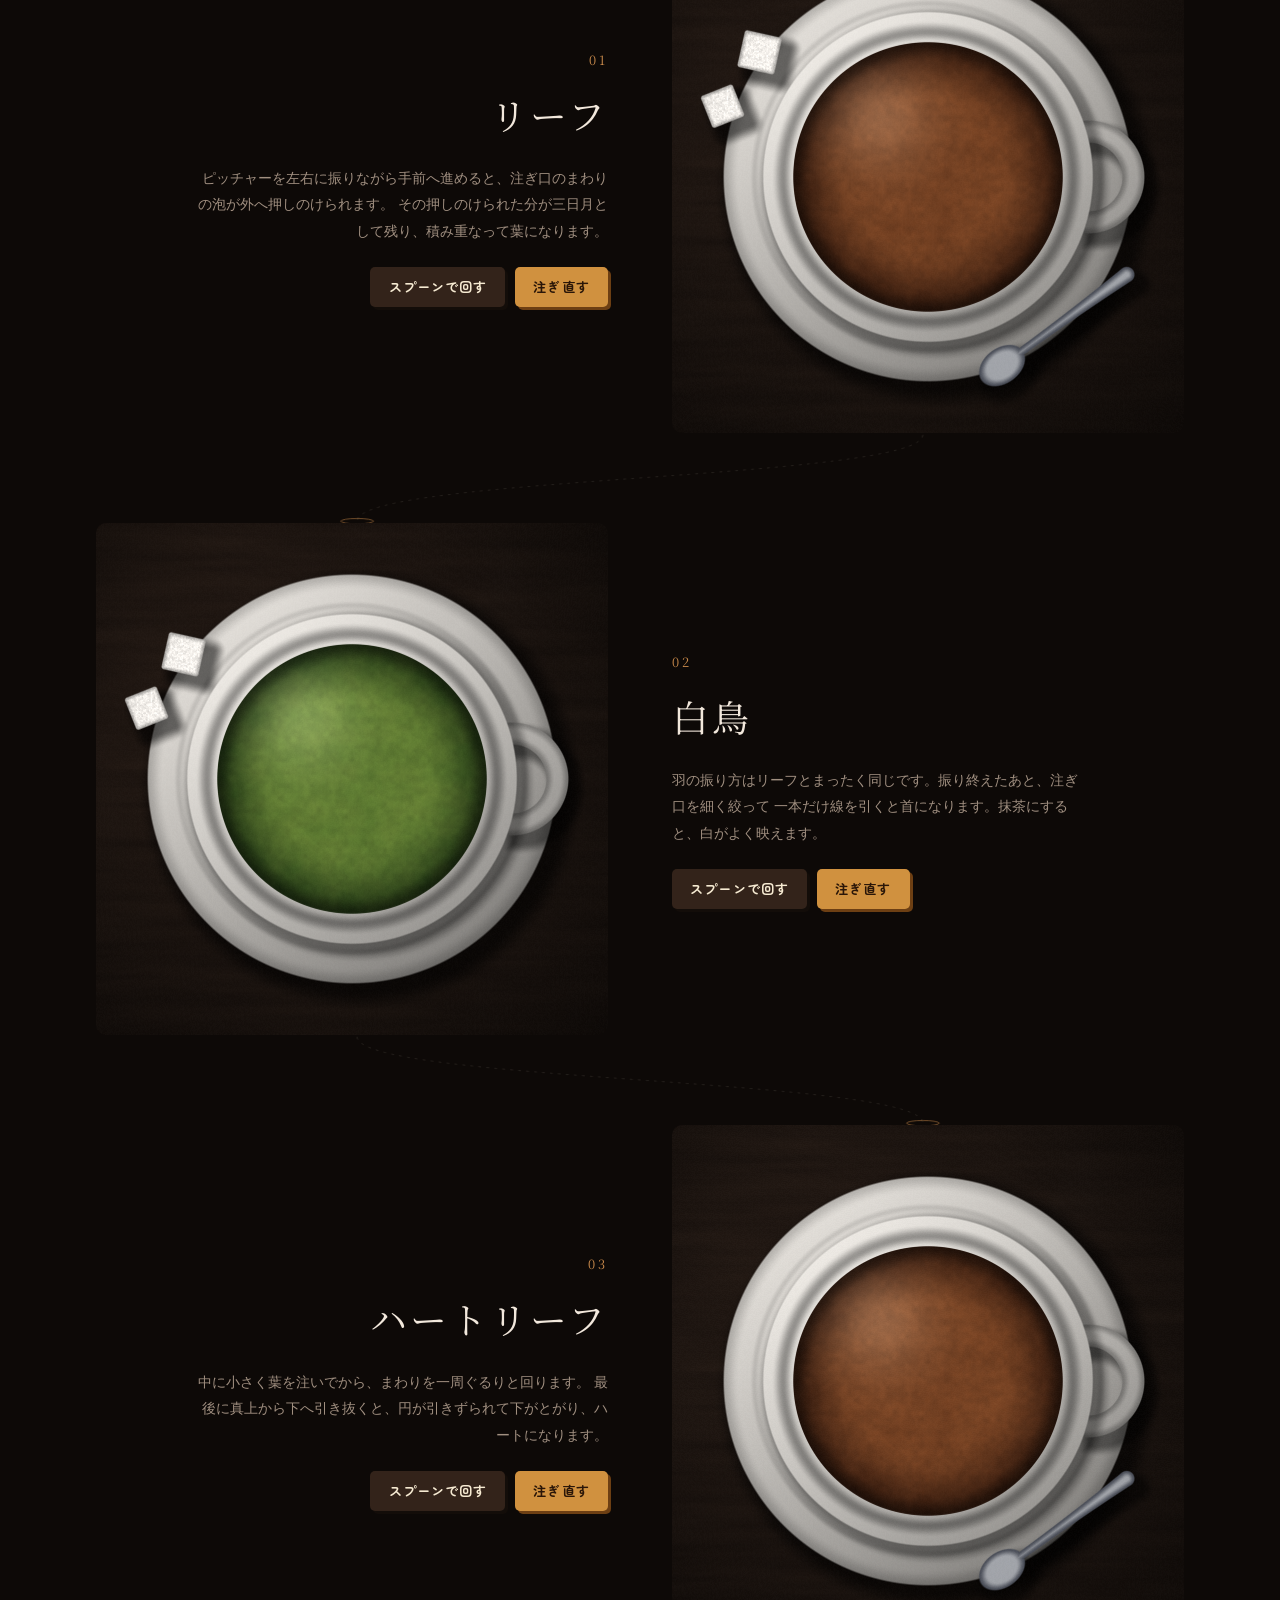
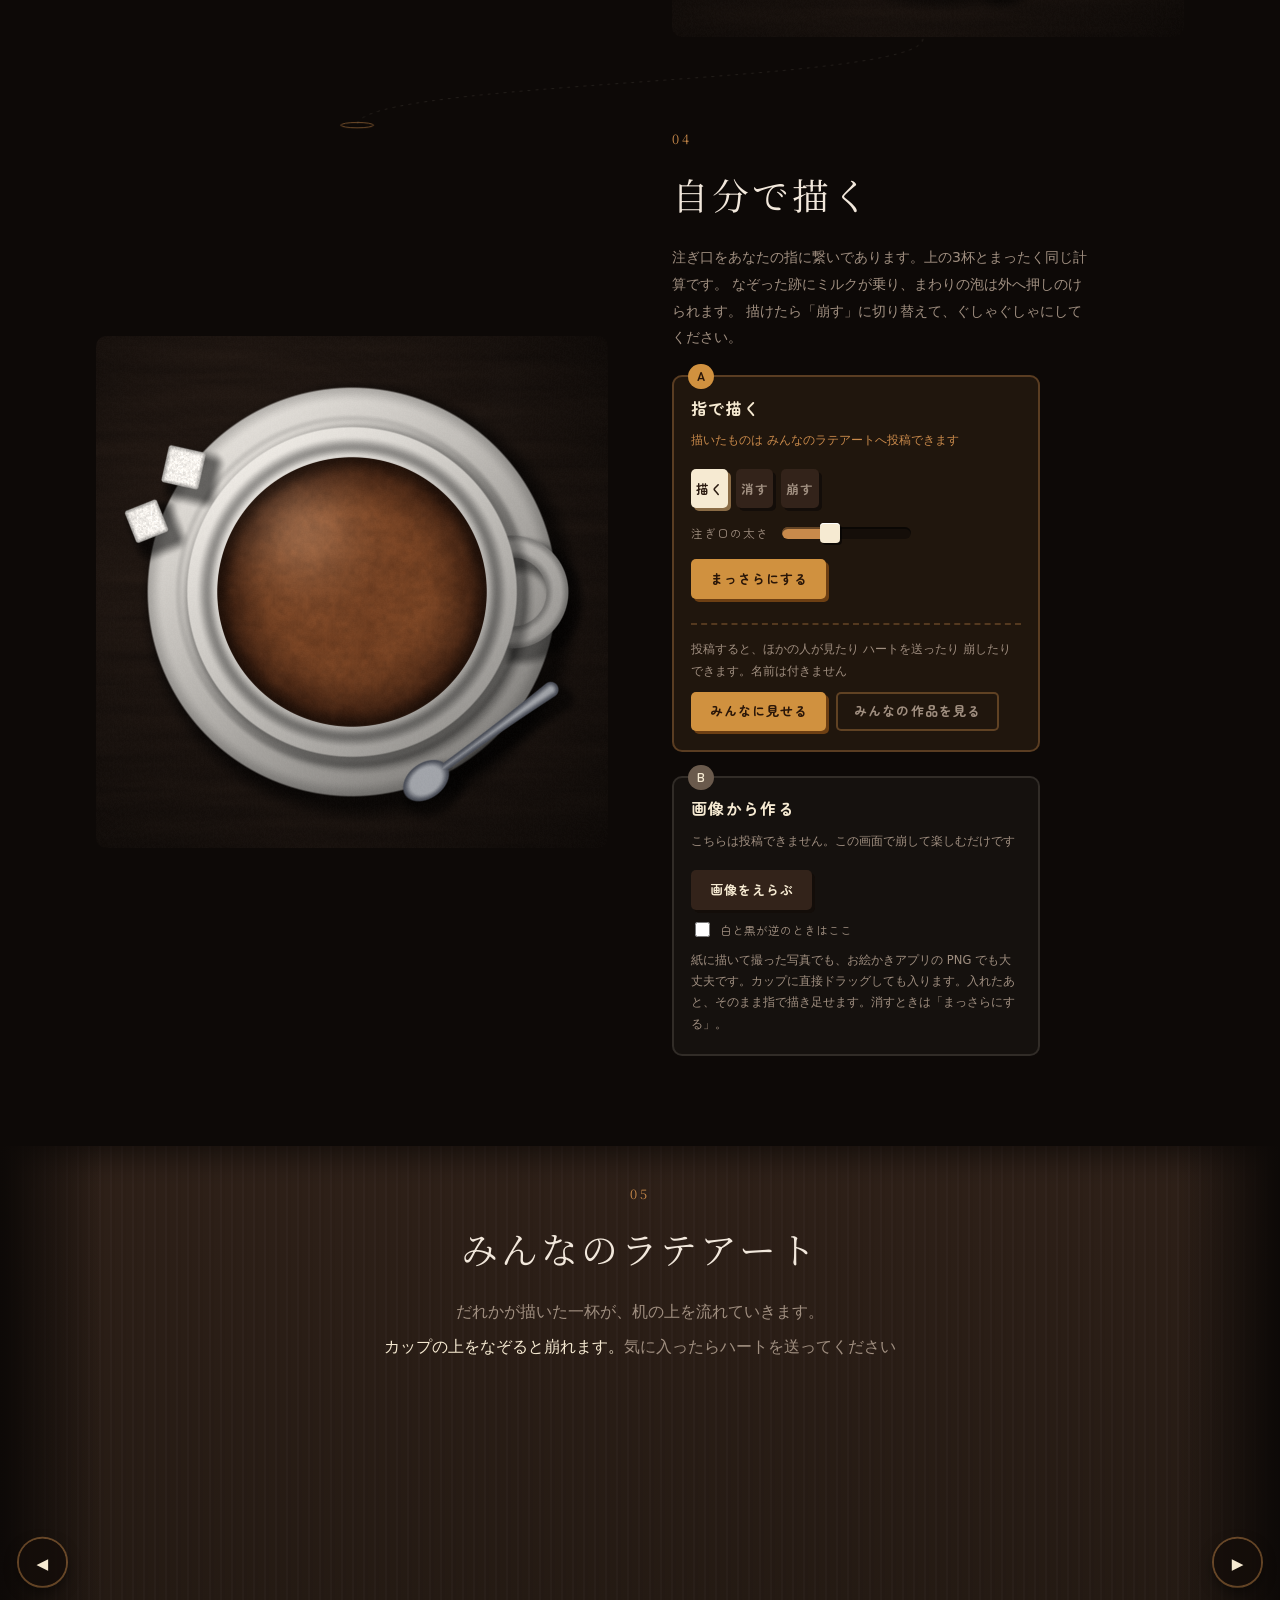
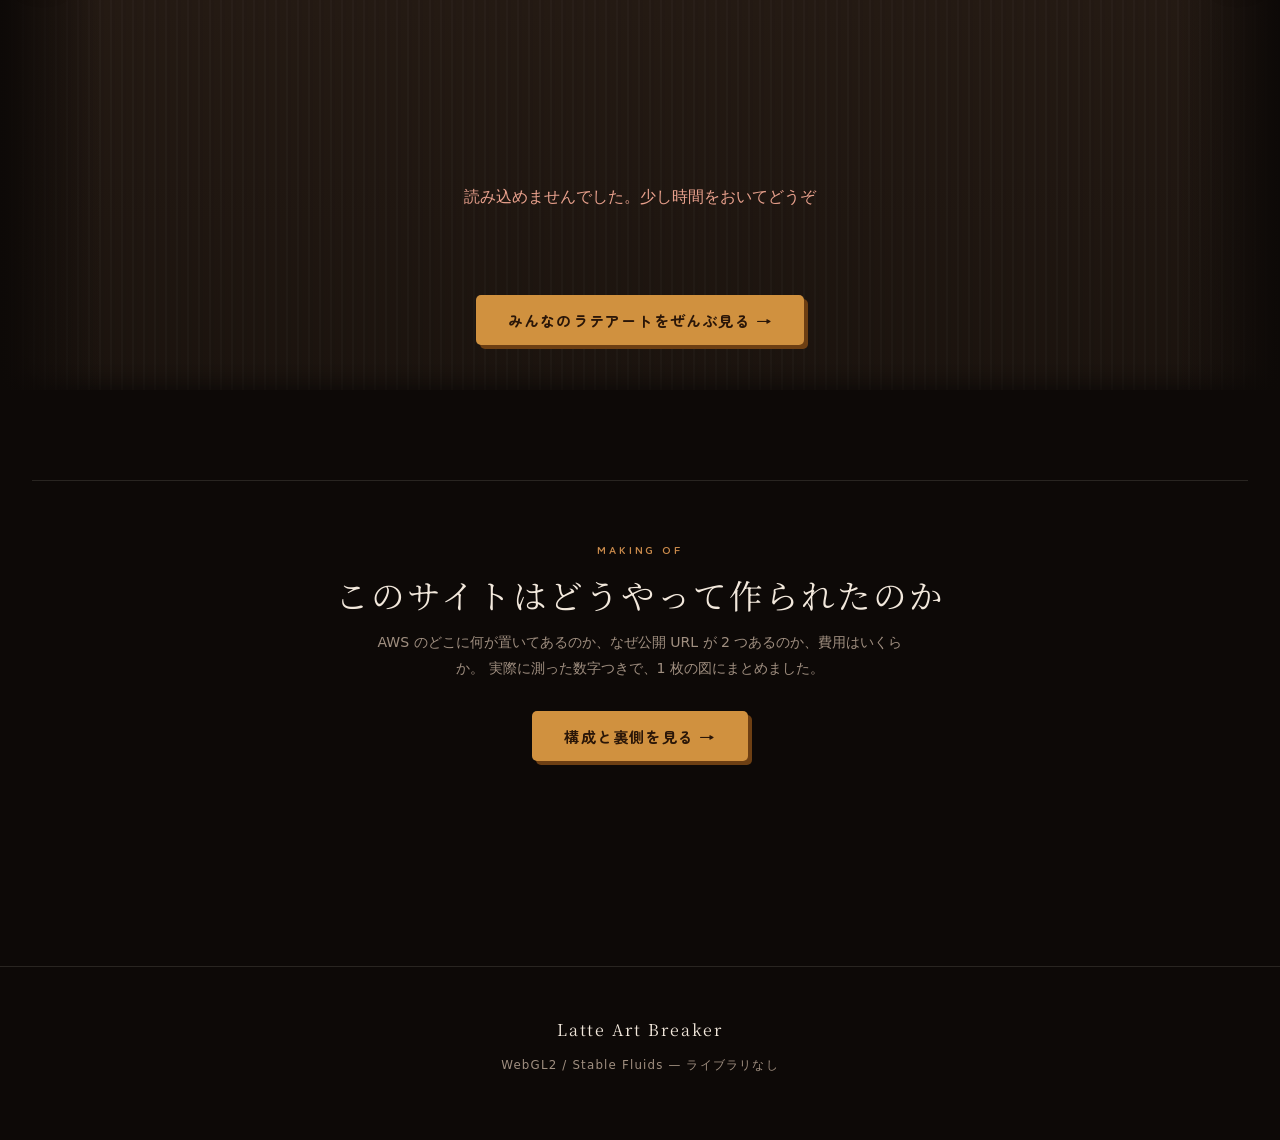
==== commit 231bef84: "ジャズをボタンらしくし、机を手でも送れるようにし、見出しに注ぎ直しを付けた 1. ジャズの札    上の説明と 36px しか空いていなかったので上下に 67px / 95px 取り、    ふち・影" ====
--- a/index.html
+++ b/index.html
@@ -38,6 +38,10 @@
       指でも、マウスでも。動かした分だけ崩れます。<br>
       手を止めれば、そこで止まります。
     </p>
+    <!-- 崩しきったあと、最初の一杯に戻すためのボタン -->
+    <button type="button" class="btn btn--primary hero__reset" data-act="reset">
+      注ぎ直す
+    </button>
     <!-- 狭い画面のときだけ出ます（カップの上は指の動きを横取りするため） -->
     <p class="hero__scroll">上下になぞるとページが動き、横になぞると崩れます</p>
   </div>
@@ -75,6 +79,8 @@
       <span class="jazz__title" data-bgm-title>いい感じのジャズ流しますか？</span>
       <span class="jazz__sub" data-bgm-sub>押すと流れます</span>
     </span>
+    <!-- 押せるものだと一目で分かるよう、右端に丸い印を置きます -->
+    <span class="jazz__go" aria-hidden="true"></span>
   </button>
 </section>
 
--- a/style.css
+++ b/style.css
@@ -162,6 +162,12 @@
   color: var(--ink-dim);
 }
 
+/* 「なぞる」の案内は指を素通しにしてあるので、ボタンだけ受け取れるようにします */
+.hero__reset {
+  margin-top: 0.85rem;
+  pointer-events: auto;
+}
+
 /* 横長のとき：カップを右へ、文章とつかいかたを左に縦積み */
 body.wide .hero {
   grid-template-columns: minmax(0, 30rem) 1fr;
@@ -173,6 +179,24 @@
   gap: clamp(1.1rem, 3.5vh, 2.2rem);
   padding-left: clamp(2rem, 7vw, 6rem);
   padding-right: clamp(2rem, 7vw, 6rem);
+}
+
+/* 画面を広げるほど、文章だけが左端に残ってカップから離れていきます
+   （全画面 1873x1014 で 564px 空いていました）。
+   カップの左端は、シェーダの置き方から画面の大きさだけで決まります。
+     横縦比 1.57 未満 : 0.532 * 画面幅
+     横縦比 1.57 以上 : 0.70 * 画面幅 - 0.263 * 画面高
+   そこから文章の欄（28rem）と間（8rem）を引いた位置に置きます。
+   いまより狭くなることはありません（max で元の値を下回らせない）。 */
+@media (max-aspect-ratio: 157 / 100) {
+  body.wide .hero {
+    padding-left: max(clamp(2rem, 7vw, 6rem), min(60rem, 53.2vw - 36rem));
+  }
+}
+@media (min-aspect-ratio: 157 / 100) {
+  body.wide .hero {
+    padding-left: max(clamp(2rem, 7vw, 6rem), min(60rem, 70vw - 26.3vh - 36rem));
+  }
 }
 body.wide .hero__copy {
   grid-column: 1;
@@ -677,31 +701,63 @@
    ========================================================= */
 .jazz {
   max-width: 76rem;
-  margin: clamp(1.4rem, 4vh, 2.2rem) auto 0;
+  /* 上の説明文とくっつきすぎていたので、上下に同じだけ空けます */
+  margin: clamp(2.8rem, 7vh, 4.6rem) auto clamp(2.8rem, 7vh, 4.6rem);
   padding: 0 clamp(1rem, 5vw, 4rem);
   display: flex;
   justify-content: center;
 }
 
+/* 他のボタンと同じ「べた塗り＋ずらした硬い影」に、押せる面の縁を足します。
+   ただの飾り札に見えていたので、縁・影・右端の丸で押せるものだと示します。 */
 .jazz__btn {
   display: flex;
   align-items: center;
   gap: clamp(0.9rem, 3vw, 1.6rem);
   max-width: 40rem;
   width: 100%;
-  padding: clamp(0.9rem, 3vw, 1.2rem) clamp(1.1rem, 4vw, 1.7rem);
+  padding: clamp(0.95rem, 3vw, 1.25rem) clamp(1.1rem, 4vw, 1.5rem);
   border: 0;
-  border-radius: 10px;
-  background: #17100b;
+  border-radius: 12px;
+  background: linear-gradient(180deg, #241810 0%, #180f0a 100%);
   color: var(--ink);
   font: inherit;
   text-align: left;
   cursor: pointer;
-  box-shadow: 4px 4px 0 #0a0604;
+  box-shadow: 5px 5px 0 #0a0604, inset 0 0 0 2px rgba(201, 138, 75, 0.42);
   transition: background 0.18s, transform 0.08s, box-shadow 0.08s;
 }
-.jazz__btn:hover  { background: #20160f; }
-.jazz__btn:active { transform: translate(4px, 4px); box-shadow: 0 0 0 #0a0604; }
+.jazz__btn:hover {
+  background: linear-gradient(180deg, #2e1f15 0%, #1e140d 100%);
+  box-shadow: 5px 5px 0 #0a0604, inset 0 0 0 2px var(--accent);
+}
+.jazz__btn:active {
+  transform: translate(5px, 5px);
+  box-shadow: 0 0 0 #0a0604, inset 0 0 0 2px var(--accent);
+}
+
+/* 右端の丸。止まっているときは ▶、鳴っているときは ■ */
+.jazz__go {
+  flex: 0 0 auto;
+  margin-left: auto;
+  width: 2.6rem;
+  height: 2.6rem;
+  display: grid;
+  place-items: center;
+  border-radius: 50%;
+  background: var(--btn-warm);
+  color: #2a1608;
+  font-size: 0.9rem;
+  line-height: 1;
+  box-shadow: 0 2px 0 var(--btn-warmd);
+}
+.jazz__go::before { content: "▶"; margin-left: 2px; }
+.jazz__btn[aria-pressed="true"] .jazz__go::before { content: "■"; margin-left: 0; }
+.jazz__btn:hover .jazz__go { background: var(--btn-warm2); }
+
+@media (max-width: 430px) {
+  .jazz__go { width: 2.2rem; height: 2.2rem; font-size: 0.8rem; }
+}
 
 /* ---------- ラッパと音符 ---------- */
 .jazz__art {
@@ -942,7 +998,12 @@
    縦に積めば、文字の上をなぞればページが動き、カップの上をなぞれば崩れます。 */
 .hero__scroll { display: none; }
 
-@media (max-width: 820px) {
+/* 重ねるのは「横に長い画面」のときだけにします。
+   ここの条件は、JS が body.wide を付ける条件
+   （幅 900px 以上 かつ 横縦比 1.15 超）のちょうど裏返しです。
+   以前はここが「820px 以下」だったため、幅はあるけれど縦長の
+   PC 窓がどちらにも入らず、文字がカップに重なったままでした。 */
+@media (max-width: 899px), (max-aspect-ratio: 23 / 20) {
   .hero {
     min-height: 0;
     grid-template-rows: auto auto auto;
@@ -957,7 +1018,8 @@
     inset: auto;
     grid-row: 2;
     width: 100%;
-    max-width: 24rem;
+    /* 「カップの上をなぞる」まで画面に収まるよう、高さでも頭打ちにします */
+    max-width: min(30rem, 40vh);
     height: auto;
     aspect-ratio: 1 / 1;
     margin: 0 auto;
@@ -965,10 +1027,15 @@
   }
   .hero__copy { grid-row: 1; padding: 0; text-shadow: none; }
   .hero__how  { grid-row: 3; padding: 0; text-shadow: none; }
-
+  .hero__lead { margin-top: 0.9rem; }
+}
+
+/* 字を小さくするのと指の案内は、狭い画面だけです。
+   広い窓では見出しを小さくする理由がありません。 */
+@media (max-width: 820px) {
+  .hero > canvas { max-width: 24rem; }
   .hero__swirl { width: 76px; }
   .hero__title { font-size: clamp(1.9rem, 8.5vw, 2.6rem); }
-  .hero__lead  { margin-top: 0.9rem; }
 
   .hero__scroll {
     display: block;
@@ -1237,8 +1304,11 @@
   .heart__mark { font-size: 1.15rem; }
   .desk--inline { margin-top: clamp(2.2rem, 7vh, 4rem); }
 }
-/* ===== 狭い画面での指の扱い ===== */
-@media (max-width: 820px) {
+/* ===== 縦に積んだときの指の扱い ===== */
+/* 条件は上の「縦に積む」と同じです。タブレットを縦に持ったときも
+   ここに入るので、820px では足りません。
+   マウスには touch-action は効かないので、PC の操作は変わりません。 */
+@media (max-width: 899px), (max-aspect-ratio: 23 / 20) {
   /* 上下になぞったらページを動かす。横や円ならカップが崩れる。 */
   canvas[data-cup] { touch-action: pan-y; }
 
@@ -1265,3 +1335,40 @@
 @media (max-width: 700px) {
   .seat__mine { font-size: 0.72rem; }
 }
+/* ===== 帯を手で送る矢印 ===== */
+/* 帯は中身を切り落とすので、矢印は帯の外側（囲い）に置きます。
+   机のふち（.desk::before / ::after）より手前に出す必要があるため z-index 3。 */
+.bandwrap { position: relative; }
+
+.bandnav {
+  position: absolute;
+  top: 50%;
+  z-index: 3;
+  width: 2.9rem;
+  height: 2.9rem;
+  display: grid;
+  place-items: center;
+  padding: 0;
+  border: 0;
+  border-radius: 50%;
+  background: rgba(20, 13, 9, 0.82);
+  color: var(--foam);
+  font-family: var(--ui);
+  font-size: 0.95rem;
+  line-height: 1;
+  cursor: pointer;
+  box-shadow: 0 0 0 2px rgba(201, 138, 75, 0.45), 0 6px 14px rgba(0, 0, 0, 0.5);
+  transform: translateY(-50%);
+  transition: background 0.15s, box-shadow 0.15s;
+}
+.bandnav:hover {
+  background: rgba(40, 27, 18, 0.95);
+  box-shadow: 0 0 0 2px var(--accent), 0 6px 14px rgba(0, 0, 0, 0.5);
+}
+.bandnav:active { transform: translateY(-50%) scale(0.94); }
+.bandnav--prev { left: clamp(0.4rem, 1.6vw, 1.2rem); }
+.bandnav--next { right: clamp(0.4rem, 1.6vw, 1.2rem); }
+
+@media (max-width: 700px) {
+  .bandnav { width: 2.4rem; height: 2.4rem; font-size: 0.85rem; }
+}
